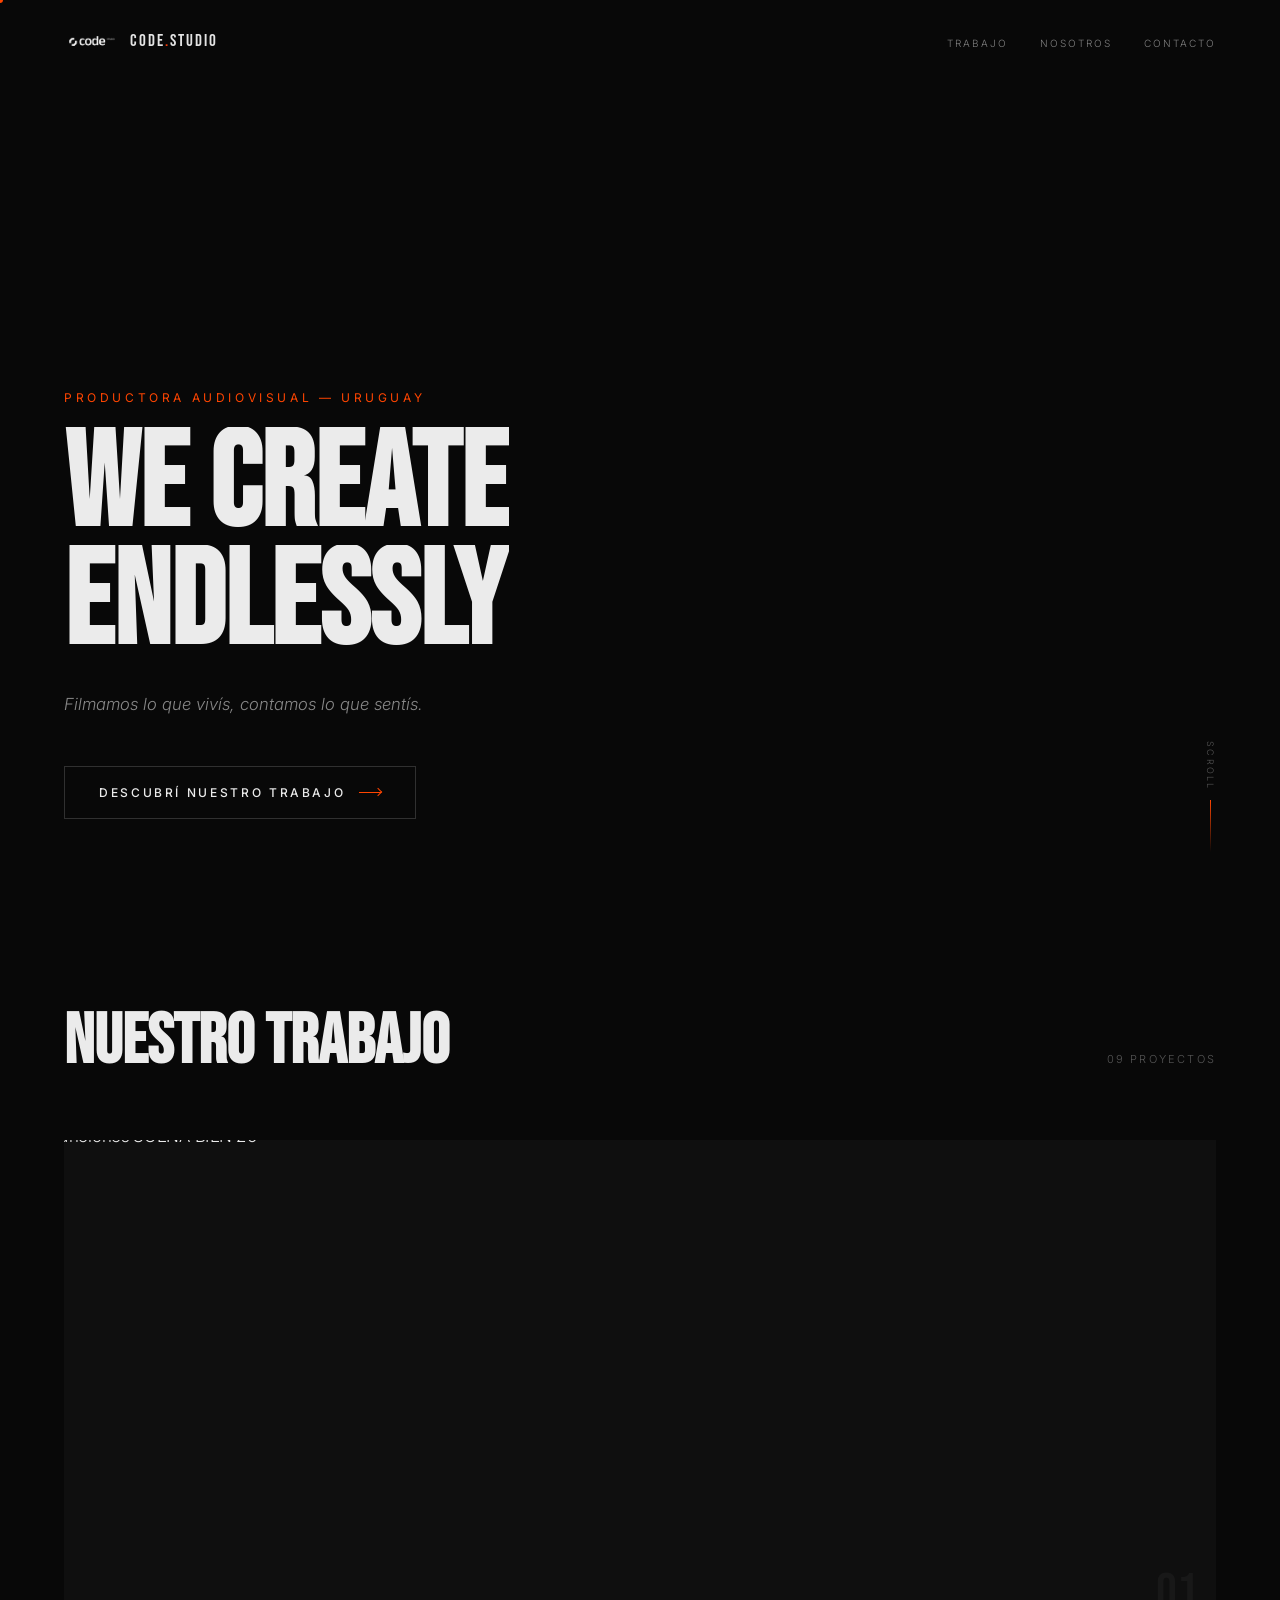
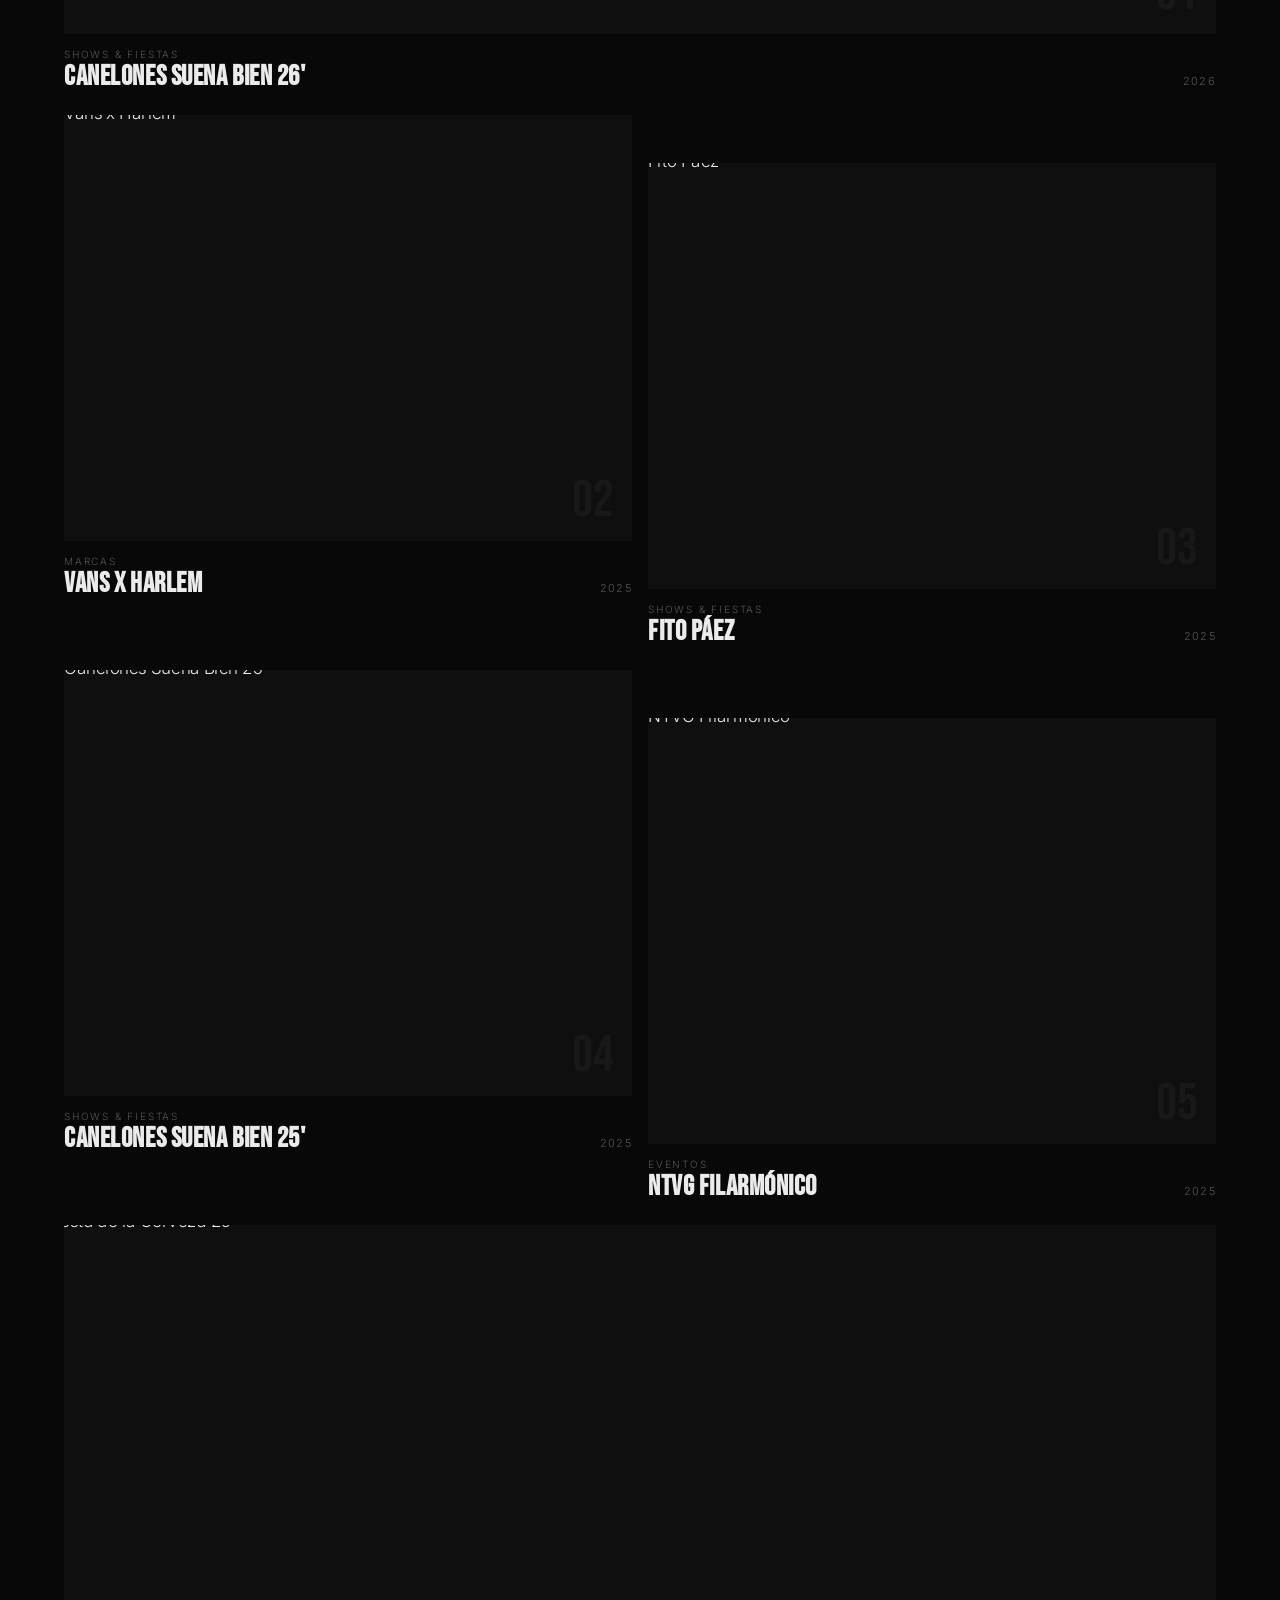
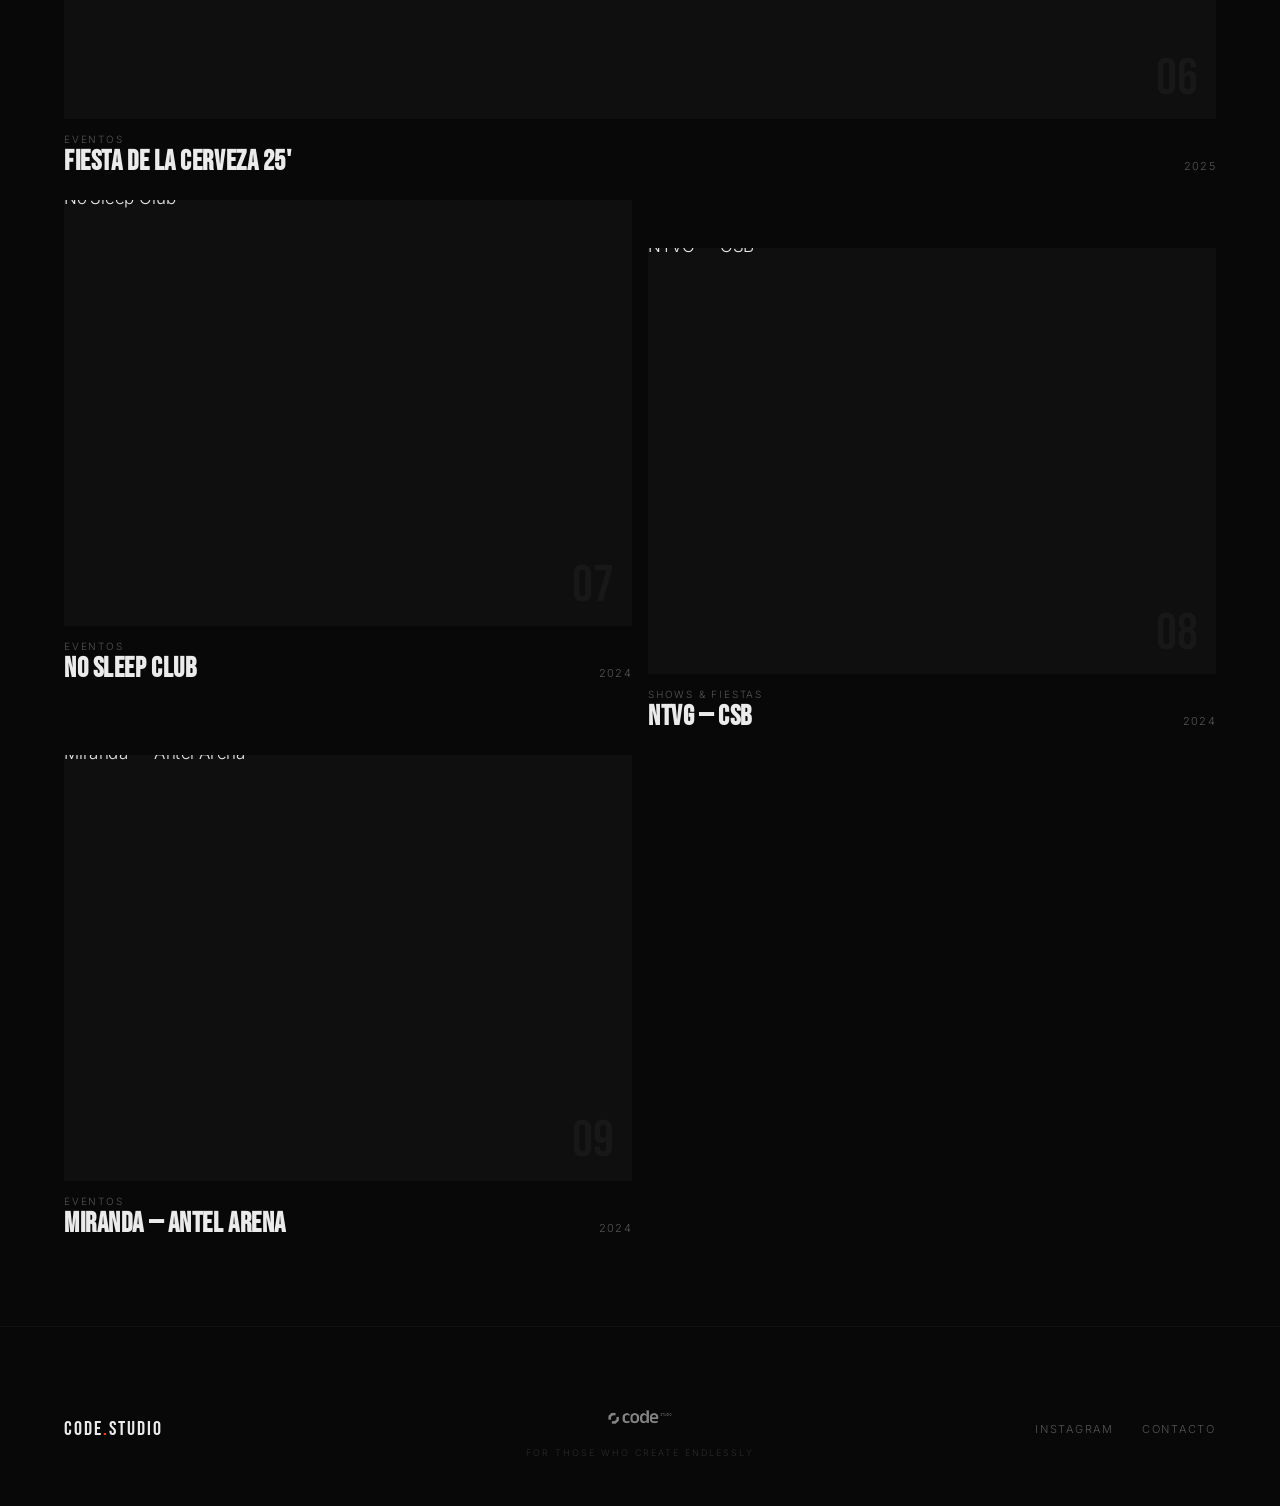
==== index.html @ 40a1d24e "primera version web" ====
<!DOCTYPE html>
<html lang="es">
<head>
  <meta charset="UTF-8" />
  <meta name="viewport" content="width=device-width, initial-scale=1" />
  <meta property="og:title" content="Code Studio" />
  <meta name="description" content="Productora audiovisual — Uruguay. Filmamos lo que vivís, contamos lo que sentís." />
  <link rel="icon" href="https://cdn.myportfolio.com/bb78b692-35b5-4cdf-8aba-960f4836fc6c/167bf564-14aa-4d14-949a-2da0eeec6f72_carw_1x1x32.jpg?h=77370a37030b5ba33db7c25b7fea49d6" />
  <title>Code Studio</title>
  <link rel="preconnect" href="https://fonts.googleapis.com">
  <link rel="preconnect" href="https://fonts.gstatic.com" crossorigin>
  <link href="https://fonts.googleapis.com/css2?family=Bebas+Neue&family=Inter:ital,wght@0,300;0,400;0,500;1,300&display=swap" rel="stylesheet">
  <style>
    *, *::before, *::after { box-sizing: border-box; margin: 0; padding: 0; }
    :root {
      --or: #FF4500;
      --bg: #080808;
      --tx: #ebebeb;
      --mt: #555;
    }
    html { scroll-behavior: smooth; }
    body {
      background: var(--bg); color: var(--tx);
      font-family: 'Inter', sans-serif; font-weight: 300;
      cursor: none; overflow-x: hidden;
      -webkit-font-smoothing: antialiased;
    }
    a { color: inherit; text-decoration: none; }
    img { display: block; }
    button { background: none; border: none; color: inherit; cursor: none; font-family: inherit; }

    /* ── CURSOR ─────────────────────────────────── */
    .cd { position:fixed; width:6px; height:6px; background:var(--or); border-radius:50%;
      pointer-events:none; z-index:9999; transform:translate(-50%,-50%); transition:transform .15s; }
    .cr { position:fixed; width:36px; height:36px; border:1px solid rgba(255,69,0,.4);
      border-radius:50%; pointer-events:none; z-index:9998; transform:translate(-50%,-50%);
      transition:width .3s cubic-bezier(.22,1,.36,1), height .3s cubic-bezier(.22,1,.36,1); }
    body.hov .cd { transform:translate(-50%,-50%) scale(1.8); }
    body.hov .cr { width:54px; height:54px; border-color:rgba(255,69,0,.7); }

    /* ── NAV ────────────────────────────────────── */
    .nav { position:fixed; top:0; left:0; right:0; z-index:300;
      display:flex; justify-content:space-between; align-items:center;
      padding:28px 5vw; mix-blend-mode:difference; }
    .nav-b { display:flex; align-items:center; gap:10px; }
    .nav-b img { height:26px; filter:brightness(10); }
    .nav-w { font-family:'Bebas Neue',sans-serif; font-size:17px; letter-spacing:.12em; }
    .nav-w i { color:var(--or); font-style:normal; }
    .nav-l { display:flex; gap:32px; list-style:none; }
    .nav-l a { font-size:10px; letter-spacing:.2em; text-transform:uppercase; opacity:.55; transition:opacity .3s; }
    .nav-l a:hover { opacity:1; }

    /* ── HERO ───────────────────────────────────── */
    #hero { position:relative; height:100vh; min-height:600px; display:flex; align-items:flex-end; overflow:hidden; }
    .hv { position:absolute; inset:0; width:100%; height:100%; object-fit:cover; opacity:.5; }
    .hg { position:absolute; inset:0;
      background: linear-gradient(to bottom, rgba(8,8,8,.3) 0%, transparent 35%, rgba(8,8,8,.65) 72%, var(--bg) 100%),
                  linear-gradient(to right, rgba(8,8,8,.55) 0%, transparent 55%); }
    .hi { position:relative; z-index:5; padding:0 5vw 9vh; max-width:1200px; }
    .au { opacity:0; transform:translateY(22px); transition:opacity .85s, transform .85s cubic-bezier(.22,1,.36,1); }
    .au.in { opacity:1; transform:none; }
    .ac { overflow:hidden; display:block; }
    .ac span { display:block; transform:translateY(115%); transition:transform .9s cubic-bezier(.22,1,.36,1); }
    .ac span.in { transform:none; }
    .he { font-size:clamp(10px,1vw,12px); letter-spacing:.3em; text-transform:uppercase; color:var(--or); font-weight:400; margin-bottom:22px; }
    .ht { font-family:'Bebas Neue',sans-serif; font-size:clamp(64px,10.5vw,170px); line-height:.88; margin-bottom:26px; }
    .hs { font-size:clamp(14px,1.3vw,17px); color:#888; font-style:italic; line-height:1.7; margin-bottom:48px; }
    .cta { display:inline-flex; align-items:center; gap:14px; font-size:clamp(10px,.95vw,12px);
      letter-spacing:.22em; text-transform:uppercase; font-weight:500; padding:18px 34px;
      border:1px solid rgba(255,255,255,.16); position:relative; overflow:hidden; transition:border-color .35s; }
    .cta::after { content:''; position:absolute; bottom:0; left:-100%; width:100%; height:1px; background:var(--or); transition:left .5s cubic-bezier(.22,1,.36,1); }
    .cta:hover::after { left:0; }
    .cta:hover { border-color:rgba(255,69,0,.45); }
    .cta-a { width:22px; height:1px; background:var(--or); position:relative; transition:width .3s; }
    .cta-a::after { content:''; position:absolute; right:0; top:-3px; width:6px; height:6px; border-right:1px solid var(--or); border-top:1px solid var(--or); transform:rotate(45deg); }
    .cta:hover .cta-a { width:30px; }
    .si { position:absolute; right:5vw; bottom:48px; z-index:5; display:flex; flex-direction:column; align-items:center; gap:10px; }
    .si span { font-size:9px; letter-spacing:.25em; text-transform:uppercase; color:var(--mt); writing-mode:vertical-rl; }
    .sb { width:1px; height:52px; background:linear-gradient(to bottom,var(--or),transparent); animation:pls 2.4s ease-in-out infinite; }
    @keyframes pls { 0%,100%{opacity:.3;transform:scaleY(1);transform-origin:top}50%{opacity:.9;transform:scaleY(.45)} }

    /* ── CANVAS (click burst) ──────────────────── */
    #bc { position:fixed; inset:0; pointer-events:none; z-index:9990; }

    /* ── WORK ───────────────────────────────────── */
    #work { padding:100px 0 80px; }
    .wt { display:flex; justify-content:space-between; align-items:baseline; padding:0 5vw; margin-bottom:56px; }
    .wh { font-family:'Bebas Neue',sans-serif; font-size:clamp(42px,5.5vw,86px); }
    .wc { font-size:11px; letter-spacing:.2em; color:var(--mt); text-transform:uppercase; }

    .wg { display:grid; grid-template-columns:1fr 1fr; gap:16px; padding:0 5vw; }

    /* card */
    .wk { position:relative; display:block; cursor:none;
      opacity:0; transform:translateY(40px);
      transition:opacity .7s, transform .7s cubic-bezier(.22,1,.36,1); }
    .wk.in { opacity:1; transform:none; }
    .wk.wide { grid-column:1/-1; }
    .wk.stg { margin-top:48px; }

    .wm { position:relative; overflow:hidden; background:#0f0f0f; }
    .wk.wide .wm { aspect-ratio:21/9; }
    .wk:not(.wide) .wm { aspect-ratio:4/3; }
    .wi { width:100%; height:100%; object-fit:cover; transform:scale(1.06); transition:transform .75s cubic-bezier(.22,1,.36,1); }
    .wk:hover .wi { transform:scale(1); }
    .wo { position:absolute; inset:0; background:linear-gradient(to top,rgba(0,0,0,.5) 0%,transparent 55%); opacity:0; transition:opacity .4s; z-index:2; }
    .wk:hover .wo { opacity:1; }
    .wx { position:absolute; bottom:14px; right:18px; font-family:'Bebas Neue',sans-serif; font-size:52px; line-height:1; color:rgba(255,255,255,.04); z-index:1; transition:color .4s; }
    .wk:hover .wx { color:rgba(255,69,0,.12); }
    .wa { position:absolute; bottom:0; left:0; width:0; height:2px; background:var(--or); z-index:3; transition:width .55s cubic-bezier(.22,1,.36,1); }
    .wk:hover .wa { width:100%; }
    .wf { padding:14px 0 8px; display:flex; justify-content:space-between; align-items:flex-end; transition:transform .4s cubic-bezier(.22,1,.36,1); }
    .wk:hover .wf { transform:translateY(-3px); }
    .wfc { font-size:10px; letter-spacing:.18em; text-transform:uppercase; color:var(--mt); margin-bottom:3px; transition:color .3s; }
    .wk:hover .wfc { color:var(--or); }
    .wfn { font-family:'Bebas Neue',sans-serif; font-size:clamp(20px,2.2vw,32px); line-height:1; letter-spacing:.02em; }
    .wfy { font-size:11px; color:var(--mt); letter-spacing:.12em; padding-bottom:3px; }
    .wk:nth-child(even):not(.wide) { transition-delay:.08s; }

    /* click hint on cards */
    .wk .wm::after {
      content:'Ver'; position:absolute; top:50%; left:50%;
      transform:translate(-50%,-50%) scale(.85); opacity:0;
      font-size:11px; letter-spacing:.22em; text-transform:uppercase;
      color:var(--or); border:1px solid var(--or); border-radius:50%;
      width:72px; height:72px; display:flex; align-items:center; justify-content:center;
      z-index:4; transition:opacity .35s, transform .35s cubic-bezier(.22,1,.36,1);
      backdrop-filter:blur(6px); background:rgba(8,8,8,.45);
    }
    .wk:hover .wm::after { opacity:1; transform:translate(-50%,-50%) scale(1); }

    /* ── VIEWER ─────────────────────────────────── */
    #vw { position:fixed; inset:0; z-index:500; display:flex; flex-direction:column;
      align-items:center; justify-content:center;
      opacity:0; pointer-events:none; transition:opacity .35s; }
    #vw.open { opacity:1; pointer-events:all; }
    .vbg { position:absolute; inset:0; background:rgba(6,6,6,.94); backdrop-filter:blur(20px); }
    .vwr { position:relative; z-index:2; width:82vw; max-width:1100px; }
    .vim { width:100%; aspect-ratio:16/10; object-fit:cover; display:block;
      clip-path:inset(12% 8%); transform:scale(.9);
      transition:clip-path .65s cubic-bezier(.22,1,.36,1), transform .65s cubic-bezier(.22,1,.36,1); }
    #vw.open .vim { clip-path:inset(0); transform:scale(1); }
    #vw.closing .vim { clip-path:inset(12% 8%); transform:scale(.9); }
    .vif { display:flex; justify-content:space-between; align-items:flex-end; padding:20px 0 0;
      opacity:0; transform:translateY(16px);
      transition:opacity .45s .18s, transform .45s .18s cubic-bezier(.22,1,.36,1); }
    #vw.open .vif { opacity:1; transform:none; }
    #vw.closing .vif { opacity:0; transform:translateY(16px); transition-delay:0s; }
    .vic { font-size:10px; letter-spacing:.2em; text-transform:uppercase; color:var(--or); margin-bottom:4px; }
    .vin { font-family:'Bebas Neue',sans-serif; font-size:clamp(28px,3.5vw,52px); line-height:1; }
    .vil { display:inline-flex; align-items:center; gap:8px; font-size:11px; letter-spacing:.18em;
      text-transform:uppercase; color:var(--or); margin-top:12px; padding:10px 0;
      border-bottom:1px solid rgba(255,69,0,.3); transition:border-color .3s; }
    .vil:hover { border-color:var(--or); }
    .vil span { transition:transform .3s; display:inline-block; }
    .vil:hover span { transform:translateX(4px); }

    /* viewer nav */
    .vnv { position:absolute; bottom:5vh; left:50%; transform:translateX(-50%); z-index:3;
      display:flex; align-items:center; gap:28px;
      opacity:0; transition:opacity .4s .25s; }
    #vw.open .vnv { opacity:1; }
    #vw.closing .vnv { opacity:0; transition-delay:0s; }
    .vnv button { font-size:18px; width:44px; height:44px; border:1px solid rgba(255,255,255,.12);
      border-radius:50%; display:flex; align-items:center; justify-content:center;
      transition:border-color .3s, background .3s; letter-spacing:0; }
    .vnv button:hover { border-color:var(--or); background:rgba(255,69,0,.08); }
    .vct { font-family:'Bebas Neue',sans-serif; font-size:16px; letter-spacing:.15em; color:var(--mt); min-width:70px; text-align:center; }
    .vcl { position:absolute; top:4vh; right:5vw; z-index:3; font-size:22px; width:44px; height:44px;
      border:1px solid rgba(255,255,255,.1); border-radius:50%;
      display:flex; align-items:center; justify-content:center;
      opacity:0; transition:opacity .3s .2s, border-color .3s, background .3s; }
    #vw.open .vcl { opacity:1; }
    .vcl:hover { border-color:var(--or); background:rgba(255,69,0,.08); }

    /* ── FOOTER ─────────────────────────────────── */
    footer { padding:72px 5vw 48px; border-top:1px solid rgba(255,255,255,.04);
      display:grid; grid-template-columns:1fr auto 1fr; align-items:center; gap:20px; }
    .fl { font-family:'Bebas Neue',sans-serif; font-size:20px; letter-spacing:.1em; }
    .fl i { color:var(--or); font-style:normal; }
    .fc { display:flex; flex-direction:column; align-items:center; gap:12px; }
    .fc img { height:36px; filter:brightness(0) invert(1); opacity:.5; }
    .fc span { font-size:9px; letter-spacing:.22em; color:#2a2a2a; text-transform:uppercase; }
    .fr { display:flex; justify-content:flex-end; gap:28px; }
    .fr a { font-size:11px; letter-spacing:.16em; text-transform:uppercase; color:var(--mt); transition:color .3s; }
    .fr a:hover { color:var(--tx); }

    @media(max-width:820px){
      .nav-l{display:none}
      .wg{grid-template-columns:1fr}
      .wk.wide .wm{aspect-ratio:16/10}
      .wk.stg{margin-top:0}
      footer{grid-template-columns:1fr;text-align:center;gap:28px}
      .fr{justify-content:center}
      body{cursor:auto} .cd,.cr{display:none}
      .vwr{width:94vw}
    }
  </style>
</head>
<body>

<div class="cd" id="cD"></div>
<div class="cr" id="cR"></div>
<canvas id="bc"></canvas>

<!-- NAV -->
<nav class="nav">
  <a href="#" class="nav-b">
    <img src="logo.png" alt="Code Studio" />
    <span class="nav-w">Code<i>.</i>Studio</span>
  </a>
  <ul class="nav-l">
    <li><a href="#work">Trabajo</a></li>
    <li><a href="https://codestudio.com.uy" target="_blank">Nosotros</a></li>
    <li><a href="mailto:hola@codestudio.com.uy">Contacto</a></li>
  </ul>
</nav>

<!-- HERO -->
<section id="hero">
  <video class="hv" autoplay loop muted playsinline>
    <source src="logo-animation.mp4" type="video/mp4" />
  </video>
  <div class="hg"></div>
  <div class="hi">
    <p class="he au" data-d="0">Productora audiovisual — Uruguay</p>
    <h1 class="ht">
      <span class="ac"><span data-d="80">We Create</span></span>
      <span class="ac"><span data-d="180">Endlessly</span></span>
    </h1>
    <p class="hs au" data-d="300">Filmamos lo que vivís, contamos lo que sentís.</p>
    <a href="#work" class="cta au" data-d="420" id="cta">
      Descubrí nuestro trabajo
      <span class="cta-a"></span>
    </a>
  </div>
  <div class="si"><span>Scroll</span><div class="sb"></div></div>
</section>

<!-- WORK -->
<section id="work">
  <div class="wt">
    <h2 class="wh au" data-d="0">Nuestro trabajo</h2>
    <span class="wc au" data-d="80">09 proyectos</span>
  </div>

  <div class="wg">

    <div class="wk wide" data-i="0">
      <div class="wm">
        <img class="wi" src="https://cdn.myportfolio.com/bb78b692-35b5-4cdf-8aba-960f4836fc6c/1e6afc41-9735-4396-ba9e-1c4a641ffe63_rwc_484x0x2879x2160x1920.jpg?h=b18238452bb572109f3ac01208bfb442" alt="Canelones SUENA BIEN 26'" loading="eager" draggable="false" />
        <div class="wo"></div><span class="wx">01</span><div class="wa"></div>
      </div>
      <div class="wf">
        <div><div class="wfc">Shows & Fiestas</div><h3 class="wfn">Canelones SUENA BIEN 26'</h3></div>
        <span class="wfy">2026</span>
      </div>
    </div>

    <div class="wk" data-i="1">
      <div class="wm">
        <img class="wi" src="https://cdn.myportfolio.com/bb78b692-35b5-4cdf-8aba-960f4836fc6c/96711a91-ccc3-47ba-b705-00ec9c13007c_rwc_0x690x2000x1500x1920.JPEG?h=5feffcbca4311c0ce67bed337f6fd491" alt="Vans x Harlem" loading="lazy" draggable="false" />
        <div class="wo"></div><span class="wx">02</span><div class="wa"></div>
      </div>
      <div class="wf">
        <div><div class="wfc">Marcas</div><h3 class="wfn">Vans x Harlem</h3></div>
        <span class="wfy">2025</span>
      </div>
    </div>

    <div class="wk stg" data-i="2">
      <div class="wm">
        <img class="wi" src="https://cdn.myportfolio.com/bb78b692-35b5-4cdf-8aba-960f4836fc6c/34fe84a1-9c07-4c98-ad4d-d638d29bfdbd_carw_4x3x1920.jpg?h=972c169a814f1f5539c99c1b7b3529da" alt="Fito Páez" loading="lazy" draggable="false" />
        <div class="wo"></div><span class="wx">03</span><div class="wa"></div>
      </div>
      <div class="wf">
        <div><div class="wfc">Shows & Fiestas</div><h3 class="wfn">Fito Páez</h3></div>
        <span class="wfy">2025</span>
      </div>
    </div>

    <div class="wk" data-i="3">
      <div class="wm">
        <img class="wi" src="https://cdn.myportfolio.com/bb78b692-35b5-4cdf-8aba-960f4836fc6c/939cee94-ee3a-4357-b3af-898cdaf19170_carw_4x3x1920.jpg?h=65cb1cfc3f9b7157a75b07725f0e457c" alt="Canelones Suena Bien 25'" loading="lazy" draggable="false" />
        <div class="wo"></div><span class="wx">04</span><div class="wa"></div>
      </div>
      <div class="wf">
        <div><div class="wfc">Shows & Fiestas</div><h3 class="wfn">Canelones Suena Bien 25'</h3></div>
        <span class="wfy">2025</span>
      </div>
    </div>

    <div class="wk stg" data-i="4">
      <div class="wm">
        <img class="wi" src="https://cdn.myportfolio.com/bb78b692-35b5-4cdf-8aba-960f4836fc6c/e026f89d-456f-458f-8ac9-48f9089f689d_rwc_242x0x1439x1080x1920.jpg?h=baed46b267bcd8970db3783e11908552" alt="NTVG Filarmónico" loading="lazy" draggable="false" />
        <div class="wo"></div><span class="wx">05</span><div class="wa"></div>
      </div>
      <div class="wf">
        <div><div class="wfc">Eventos</div><h3 class="wfn">NTVG Filarmónico</h3></div>
        <span class="wfy">2025</span>
      </div>
    </div>

    <div class="wk wide" data-i="5">
      <div class="wm">
        <img class="wi" src="https://cdn.myportfolio.com/bb78b692-35b5-4cdf-8aba-960f4836fc6c/b8bf8685-84c8-49f6-8bb2-5eb32a62c64a_rwc_242x0x1439x1080x1920.jpg?h=f30f8ab9cd2b8421e81e872d345e6b68" alt="Fiesta de la Cerveza 25'" loading="lazy" draggable="false" />
        <div class="wo"></div><span class="wx">06</span><div class="wa"></div>
      </div>
      <div class="wf">
        <div><div class="wfc">Eventos</div><h3 class="wfn">Fiesta de la Cerveza 25'</h3></div>
        <span class="wfy">2025</span>
      </div>
    </div>

    <div class="wk" data-i="6">
      <div class="wm">
        <img class="wi" src="https://cdn.myportfolio.com/bb78b692-35b5-4cdf-8aba-960f4836fc6c/468cf258-9696-4e77-8b70-4a7706e84fe7_rwc_242x0x1439x1080x1920.jpg?h=8d15b8bcb9efbcad66a1386fada1b712" alt="No Sleep Club" loading="lazy" draggable="false" />
        <div class="wo"></div><span class="wx">07</span><div class="wa"></div>
      </div>
      <div class="wf">
        <div><div class="wfc">Eventos</div><h3 class="wfn">No Sleep Club</h3></div>
        <span class="wfy">2024</span>
      </div>
    </div>

    <div class="wk stg" data-i="7">
      <div class="wm">
        <img class="wi" src="https://cdn.myportfolio.com/bb78b692-35b5-4cdf-8aba-960f4836fc6c/d0fff9a7-0236-4e84-93db-fa61af9cd2a9_carw_4x3x1920.jpg?h=3d423fb3106f6cb4490e8dc4e7a027e1" alt="NTVG — CSB" loading="lazy" draggable="false" />
        <div class="wo"></div><span class="wx">08</span><div class="wa"></div>
      </div>
      <div class="wf">
        <div><div class="wfc">Shows & Fiestas</div><h3 class="wfn">NTVG — CSB</h3></div>
        <span class="wfy">2024</span>
      </div>
    </div>

    <div class="wk" data-i="8">
      <div class="wm">
        <img class="wi" src="https://cdn.myportfolio.com/bb78b692-35b5-4cdf-8aba-960f4836fc6c/f1696105-d6cd-4578-b02c-19049428fa25_carw_4x3x1920.jpg?h=38e5a8569682d08f1ce822e821ccdd8a" alt="Miranda — Antel Arena" loading="lazy" draggable="false" />
        <div class="wo"></div><span class="wx">09</span><div class="wa"></div>
      </div>
      <div class="wf">
        <div><div class="wfc">Eventos</div><h3 class="wfn">Miranda — Antel Arena</h3></div>
        <span class="wfy">2024</span>
      </div>
    </div>

  </div>
</section>

<!-- VIEWER -->
<div id="vw">
  <div class="vbg" id="vwBg"></div>
  <div class="vwr">
    <img class="vim" id="vImg" alt="" />
    <div class="vif">
      <div>
        <div class="vic" id="vCat"></div>
        <h2 class="vin" id="vName"></h2>
        <a class="vil" id="vLink" target="_blank">Ver proyecto <span>&rarr;</span></a>
      </div>
      <span class="wfy" id="vYr"></span>
    </div>
  </div>
  <div class="vnv">
    <button id="vPrev" aria-label="Anterior">&larr;</button>
    <span class="vct" id="vCt"></span>
    <button id="vNext" aria-label="Siguiente">&rarr;</button>
  </div>
  <button class="vcl" id="vCl" aria-label="Cerrar">&times;</button>
</div>

<!-- FOOTER -->
<footer>
  <div class="fl">Code<i>.</i>Studio</div>
  <div class="fc">
    <img src="logo.png" alt="" />
    <span>For those who create endlessly</span>
  </div>
  <nav class="fr">
    <a href="https://instagram.com" target="_blank">Instagram</a>
    <a href="mailto:hola@codestudio.com.uy">Contacto</a>
  </nav>
</footer>

<script>
(() => {
  'use strict';

  /* ── PROJECT DATA ─────────────────────────────── */
  const P = [
    { n:'Canelones SUENA BIEN 26\'', c:'Shows & Fiestas', y:'2026', h:'https://codestudio.com.uy/canelones-suena-bien-26',
      img:'https://cdn.myportfolio.com/bb78b692-35b5-4cdf-8aba-960f4836fc6c/1e6afc41-9735-4396-ba9e-1c4a641ffe63_rwc_484x0x2879x2160x1920.jpg?h=b18238452bb572109f3ac01208bfb442' },
    { n:'Vans x Harlem', c:'Marcas', y:'2025', h:'https://codestudio.com.uy/vans-x-harlem-2025',
      img:'https://cdn.myportfolio.com/bb78b692-35b5-4cdf-8aba-960f4836fc6c/96711a91-ccc3-47ba-b705-00ec9c13007c_rwc_0x690x2000x1500x1920.JPEG?h=5feffcbca4311c0ce67bed337f6fd491' },
    { n:'Fito Páez', c:'Shows & Fiestas', y:'2025', h:'https://codestudio.com.uy/gira-fito-paez',
      img:'https://cdn.myportfolio.com/bb78b692-35b5-4cdf-8aba-960f4836fc6c/34fe84a1-9c07-4c98-ad4d-d638d29bfdbd_carw_4x3x1920.jpg?h=972c169a814f1f5539c99c1b7b3529da' },
    { n:'Canelones Suena Bien 25\'', c:'Shows & Fiestas', y:'2025', h:'https://codestudio.com.uy/canelones-suena-bien-2025',
      img:'https://cdn.myportfolio.com/bb78b692-35b5-4cdf-8aba-960f4836fc6c/939cee94-ee3a-4357-b3af-898cdaf19170_carw_4x3x1920.jpg?h=65cb1cfc3f9b7157a75b07725f0e457c' },
    { n:'NTVG Filarmónico', c:'Eventos', y:'2025', h:'https://codestudio.com.uy/cro',
      img:'https://cdn.myportfolio.com/bb78b692-35b5-4cdf-8aba-960f4836fc6c/e026f89d-456f-458f-8ac9-48f9089f689d_rwc_242x0x1439x1080x1920.jpg?h=baed46b267bcd8970db3783e11908552' },
    { n:'Fiesta de la Cerveza 25\'', c:'Eventos', y:'2025', h:'https://codestudio.com.uy/fiesta-de-la-cerveza-2025',
      img:'https://cdn.myportfolio.com/bb78b692-35b5-4cdf-8aba-960f4836fc6c/b8bf8685-84c8-49f6-8bb2-5eb32a62c64a_rwc_242x0x1439x1080x1920.jpg?h=f30f8ab9cd2b8421e81e872d345e6b68' },
    { n:'No Sleep Club', c:'Eventos', y:'2024', h:'https://codestudio.com.uy/no-sleep-club',
      img:'https://cdn.myportfolio.com/bb78b692-35b5-4cdf-8aba-960f4836fc6c/468cf258-9696-4e77-8b70-4a7706e84fe7_rwc_242x0x1439x1080x1920.jpg?h=8d15b8bcb9efbcad66a1386fada1b712' },
    { n:'NTVG — CSB', c:'Shows & Fiestas', y:'2024', h:'https://codestudio.com.uy/canelones-suena-bien-2024',
      img:'https://cdn.myportfolio.com/bb78b692-35b5-4cdf-8aba-960f4836fc6c/d0fff9a7-0236-4e84-93db-fa61af9cd2a9_carw_4x3x1920.jpg?h=3d423fb3106f6cb4490e8dc4e7a027e1' },
    { n:'Miranda — Antel Arena', c:'Eventos', y:'2024', h:'https://codestudio.com.uy/miranda-antel-arena',
      img:'https://cdn.myportfolio.com/bb78b692-35b5-4cdf-8aba-960f4836fc6c/f1696105-d6cd-4578-b02c-19049428fa25_carw_4x3x1920.jpg?h=38e5a8569682d08f1ce822e821ccdd8a' },
  ];

  /* ── CURSOR ──────────────────────────────────── */
  const dot = document.getElementById('cD'), ring = document.getElementById('cR');
  let mx = -200, my = -200, rx = -200, ry = -200;
  document.addEventListener('mousemove', e => {
    mx = e.clientX; my = e.clientY;
    dot.style.left = mx+'px'; dot.style.top = my+'px';
  });
  (function spr(){
    rx += (mx-rx)*.1; ry += (my-ry)*.1;
    ring.style.left = rx+'px'; ring.style.top = ry+'px';
    requestAnimationFrame(spr);
  })();
  document.querySelectorAll('a,button,.wk').forEach(el => {
    el.addEventListener('mouseenter', () => document.body.classList.add('hov'));
    el.addEventListener('mouseleave', () => document.body.classList.remove('hov'));
  });

  /* ── HERO ENTRANCE ───────────────────────────── */
  requestAnimationFrame(() => {
    document.querySelectorAll('#hero [data-d]').forEach(el => {
      setTimeout(() => el.classList.add('in'), 150 + (+el.dataset.d));
    });
  });

  /* ── SCROLL REVEAL ───────────────────────────── */
  const io = new IntersectionObserver(es => {
    es.forEach(e => { if(e.isIntersecting){ e.target.classList.add('in'); io.unobserve(e.target); } });
  }, { threshold:.08, rootMargin:'0px 0px -30px' });
  document.querySelectorAll('.wk').forEach(el => io.observe(el));

  const ioH = new IntersectionObserver(es => {
    es.forEach(e => { if(e.isIntersecting){
      e.target.querySelectorAll('[data-d]').forEach(el => {
        setTimeout(() => el.classList.add('in'), 100 + (+el.dataset.d));
      });
      ioH.unobserve(e.target);
    }});
  }, { threshold:.3 });
  const wTop = document.querySelector('.wt'); if(wTop) ioH.observe(wTop);

  /* ── CTA BURST (subtle) ──────────────────────── */
  const bc = document.getElementById('bc');
  const bx = bc.getContext('2d');
  const bR = () => { bc.width = innerWidth; bc.height = innerHeight; };
  bR(); window.addEventListener('resize', bR);
  const sp = [];
  function drawM(x,y,s,r,a){
    if(a<.01) return;
    bx.save(); bx.globalAlpha=a; bx.strokeStyle='#FF4500';
    bx.lineWidth=Math.max(1,s*.11); bx.lineCap='square'; bx.lineJoin='miter';
    bx.translate(x,y); bx.rotate(r);
    const h=s*.42, arm=s*.27, c=s*.1;
    bx.beginPath(); bx.moveTo(arm,-h); bx.lineTo(-h+c,-h); bx.lineTo(-h,-h+c); bx.lineTo(-h,h*.1); bx.lineTo(-h+c*.6,arm*.5); bx.stroke();
    bx.beginPath(); bx.moveTo(-arm,h); bx.lineTo(h-c,h); bx.lineTo(h,h-c); bx.lineTo(h,-h*.1); bx.lineTo(h-c*.6,-arm*.5); bx.stroke();
    bx.restore();
  }
  (function aB(){
    bx.clearRect(0,0,bc.width,bc.height);
    for(let i=sp.length-1;i>=0;i--){
      const s=sp[i]; s.x+=s.vx; s.y+=s.vy; s.vx*=.96; s.vy*=.96; s.rot+=s.dr; s.life-=s.dc;
      if(s.life<=0){sp.splice(i,1);continue;}
      drawM(s.x,s.y,s.sz,s.rot,s.life*.4);
    }
    requestAnimationFrame(aB);
  })();
  document.getElementById('cta').addEventListener('click', function(){
    const r=this.getBoundingClientRect(), cx=r.left+r.width/2, cy=r.top+r.height/2;
    for(let i=0;i<7;i++){
      const a=(i/7)*Math.PI*2+Math.random()*.3;
      sp.push({x:cx,y:cy,vx:Math.cos(a)*(2+Math.random()*2.5),vy:Math.sin(a)*(2+Math.random()*2.5),
        rot:a,dr:(Math.random()-.5)*.1,sz:10+Math.random()*14,life:1,dc:.035});
    }
  });

  /* ── VIEWER ──────────────────────────────────── */
  const vw   = document.getElementById('vw');
  const vImg = document.getElementById('vImg');
  const vCat = document.getElementById('vCat');
  const vNam = document.getElementById('vName');
  const vYr  = document.getElementById('vYr');
  const vLnk = document.getElementById('vLink');
  const vCt  = document.getElementById('vCt');
  let cur = 0;

  function pad(n){ return String(n).padStart(2,'0'); }

  function setViewer(i, animate){
    cur = i;
    const p = P[i];
    vCat.textContent = p.c;
    vNam.textContent = p.n;
    vYr.textContent  = p.y;
    vLnk.href        = p.h;
    vCt.textContent   = pad(i+1) + ' / ' + pad(P.length);

    if(animate){
      // re-trigger clip animation
      vImg.style.transition = 'none';
      vImg.style.clipPath   = 'inset(12% 8%)';
      vImg.style.transform  = 'scale(.9)';
      vImg.offsetHeight;
      vImg.style.transition = '';
      vImg.style.clipPath   = '';
      vImg.style.transform  = '';
    }
    vImg.src = p.img;
  }

  function openV(i){
    setViewer(i, false);
    vw.classList.remove('closing');
    vw.classList.add('open');
    document.body.style.overflow = 'hidden';
  }

  function closeV(){
    vw.classList.add('closing');
    setTimeout(() => {
      vw.classList.remove('open','closing');
      document.body.style.overflow = '';
    }, 420);
  }

  function nextV(){ setViewer((cur+1) % P.length, true); }
  function prevV(){ setViewer((cur-1+P.length) % P.length, true); }

  // card click → open viewer
  document.querySelectorAll('.wk').forEach(card => {
    card.addEventListener('click', e => {
      e.preventDefault();
      openV(+card.dataset.i);
    });
  });

  document.getElementById('vwBg').addEventListener('click', closeV);
  document.getElementById('vCl').addEventListener('click', closeV);
  document.getElementById('vNext').addEventListener('click', nextV);
  document.getElementById('vPrev').addEventListener('click', prevV);

  // keyboard
  document.addEventListener('keydown', e => {
    if(!vw.classList.contains('open')) return;
    if(e.key==='Escape') closeV();
    if(e.key==='ArrowRight') nextV();
    if(e.key==='ArrowLeft') prevV();
  });

  // swipe on viewer
  let tx0 = 0;
  vw.addEventListener('touchstart', e => { tx0 = e.touches[0].clientX; }, {passive:true});
  vw.addEventListener('touchend', e => {
    const dx = e.changedTouches[0].clientX - tx0;
    if(Math.abs(dx) > 60){ dx < 0 ? nextV() : prevV(); }
  });

})();
</script>
</body>
</html>
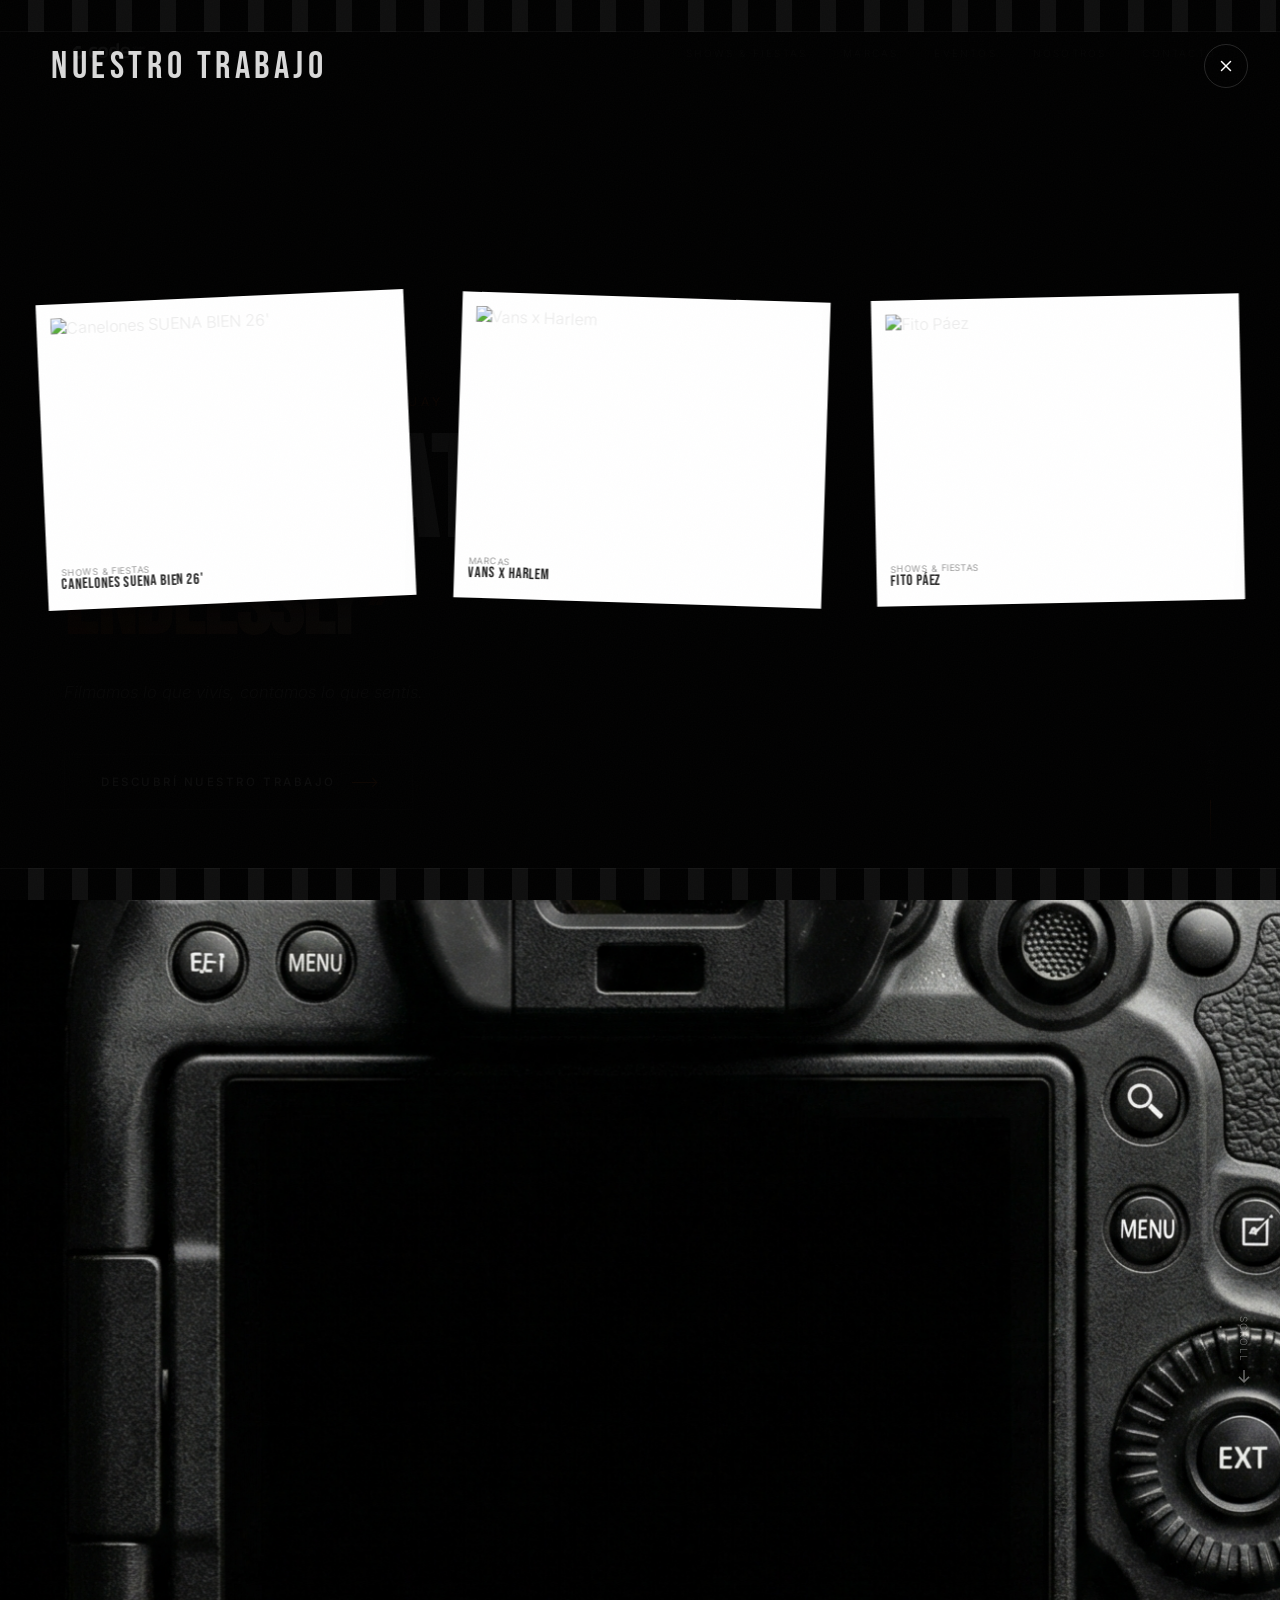
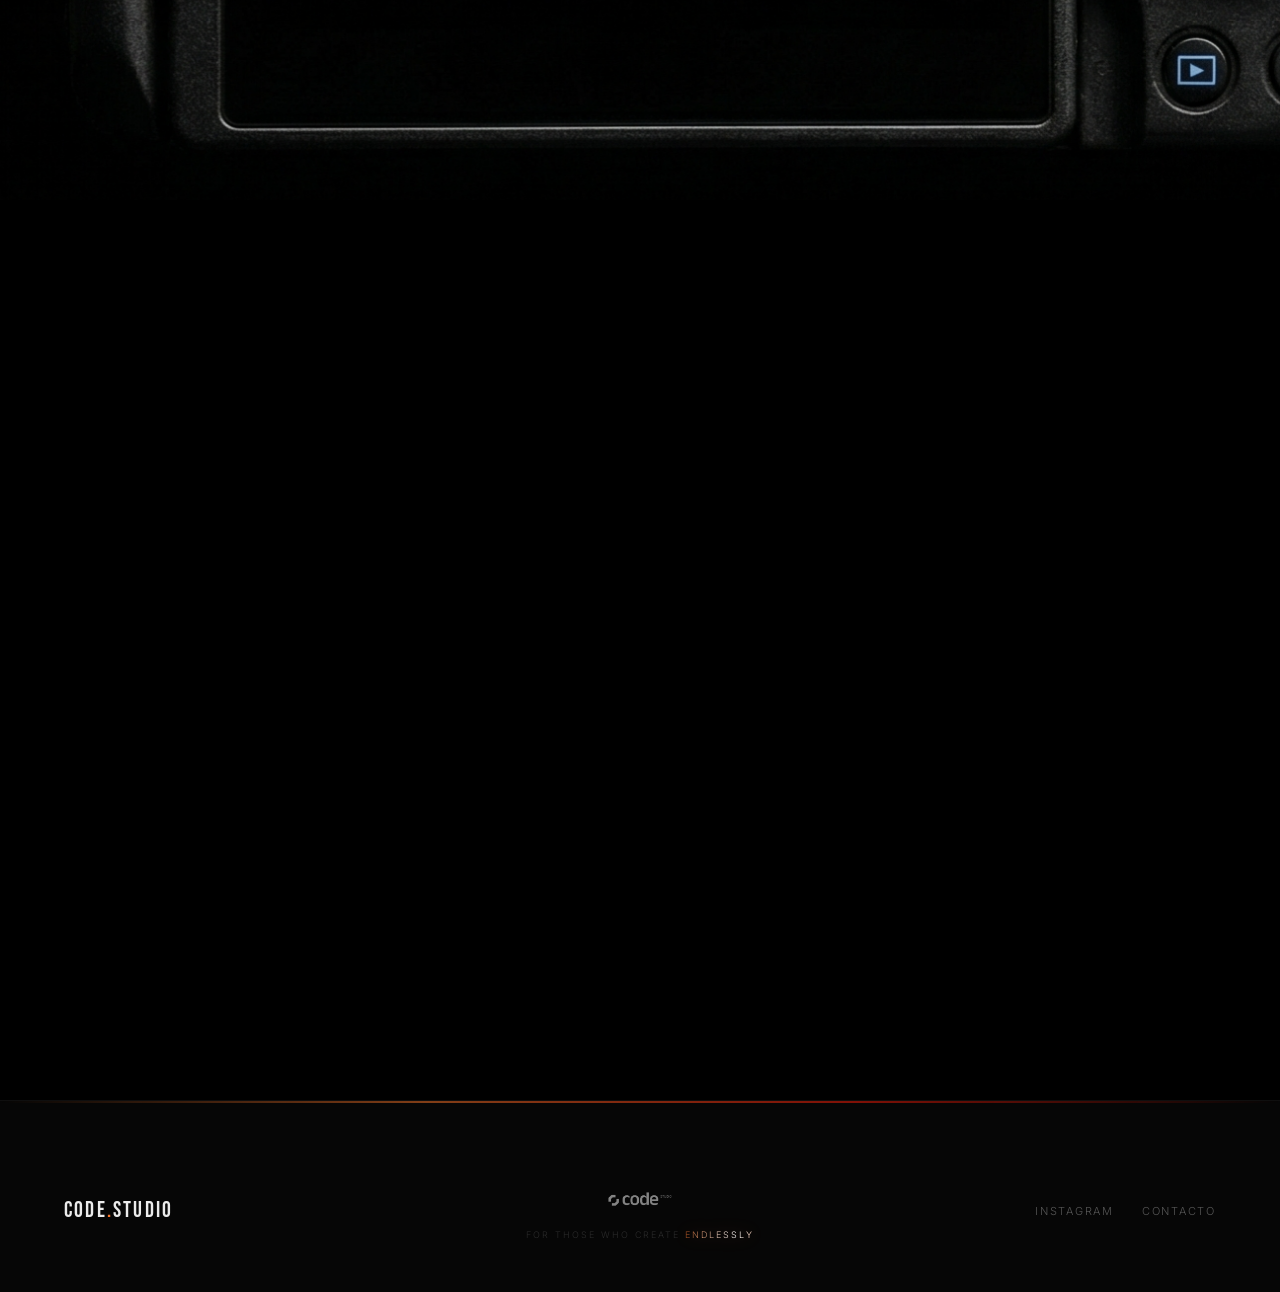
==== commit 20f1ece4: "Rediseño completo: nuevas páginas, cámara zoom scroll y galería de trabajos - Nuevas páginas: Shows " ====
--- a/index.html
+++ b/index.html
@@ -1,568 +1,1273 @@
 <!DOCTYPE html>
 <html lang="es">
 <head>
-  <meta charset="UTF-8" />
-  <meta name="viewport" content="width=device-width, initial-scale=1" />
-  <meta property="og:title" content="Code Studio" />
-  <meta name="description" content="Productora audiovisual — Uruguay. Filmamos lo que vivís, contamos lo que sentís." />
-  <link rel="icon" href="https://cdn.myportfolio.com/bb78b692-35b5-4cdf-8aba-960f4836fc6c/167bf564-14aa-4d14-949a-2da0eeec6f72_carw_1x1x32.jpg?h=77370a37030b5ba33db7c25b7fea49d6" />
+  <meta charset="UTF-8"/>
+  <meta name="viewport" content="width=device-width, initial-scale=1"/>
+  <meta property="og:title" content="Code Studio"/>
+  <meta name="description" content="Productora audiovisual — Uruguay. Filmamos lo que vivís, contamos lo que sentís."/>
+  <link rel="icon" href="https://cdn.myportfolio.com/bb78b692-35b5-4cdf-8aba-960f4836fc6c/167bf564-14aa-4d14-949a-2da0eeec6f72_carw_1x1x32.jpg?h=77370a37030b5ba33db7c25b7fea49d6"/>
   <title>Code Studio</title>
   <link rel="preconnect" href="https://fonts.googleapis.com">
   <link rel="preconnect" href="https://fonts.gstatic.com" crossorigin>
   <link href="https://fonts.googleapis.com/css2?family=Bebas+Neue&family=Inter:ital,wght@0,300;0,400;0,500;1,300&display=swap" rel="stylesheet">
   <style>
-    *, *::before, *::after { box-sizing: border-box; margin: 0; padding: 0; }
-    :root {
-      --or: #FF4500;
-      --bg: #080808;
-      --tx: #ebebeb;
-      --mt: #555;
+    *,*::before,*::after{box-sizing:border-box;margin:0;padding:0}
+    :root{
+      --milk:#FBF9F6;--light:#FD7628;--power:#FC1B07;
+      --bg:#060606;--tx:#ebebeb;--mute:#555;
     }
-    html { scroll-behavior: smooth; }
-    body {
-      background: var(--bg); color: var(--tx);
-      font-family: 'Inter', sans-serif; font-weight: 300;
-      cursor: none; overflow-x: hidden;
-      -webkit-font-smoothing: antialiased;
+    html{scroll-behavior:smooth}
+    body{background:var(--bg);color:var(--tx);font-family:'Inter',sans-serif;font-weight:300;
+      overflow-x:hidden;-webkit-font-smoothing:antialiased}
+    a{color:inherit;text-decoration:none}
+    img{display:block}
+    button{background:none;border:none;color:inherit;font-family:inherit}
+
+    /* ── FILM GRAIN ──────────────────────────────── */
+    body::after{content:'';position:fixed;inset:0;z-index:9000;pointer-events:none;opacity:.025;
+      background-image:url("data:image/svg+xml,%3Csvg viewBox='0 0 200 200' xmlns='http://www.w3.org/2000/svg'%3E%3Cfilter id='n'%3E%3CfeTurbulence type='fractalNoise' baseFrequency='0.75' numOctaves='3' stitchTiles='stitch'/%3E%3C/filter%3E%3Crect width='100%25' height='100%25' filter='url(%23n)'/%3E%3C/svg%3E");
+      background-size:200px 200px}
+
+    /* ── LOADER ───────────────────────────────────── */
+    .loader{position:fixed;inset:0;z-index:9999;background:var(--bg);
+      display:flex;align-items:center;justify-content:center;
+      transition:opacity .6s ease,visibility .6s}
+    .loader.done{opacity:0;visibility:hidden;pointer-events:none}
+    .loader-bar{width:60px;height:2px;background:rgba(255,255,255,.08);position:relative;overflow:hidden;border-radius:1px}
+    .loader-bar::after{content:'';position:absolute;inset:0;
+      background:linear-gradient(90deg,var(--light),var(--power));
+      animation:loaderSlide 1s ease-in-out infinite}
+    @keyframes loaderSlide{0%{transform:translateX(-100%)}100%{transform:translateX(200%)}}
+
+    /* ── AMBIENT GRADIENT BG ─────────────────────── */
+    .ambient{position:fixed;inset:0;z-index:0;pointer-events:none;overflow:hidden}
+    .ambient i{position:absolute;border-radius:50%;filter:blur(clamp(80px,15vw,150px));mix-blend-mode:screen}
+    .ambient i:nth-child(1){width:55vw;height:55vw;background:rgba(253,118,40,.07);top:-18%;left:-12%;animation:bf1 28s ease-in-out infinite alternate}
+    .ambient i:nth-child(2){width:42vw;height:42vw;background:rgba(252,27,7,.05);bottom:-12%;right:-8%;animation:bf2 24s ease-in-out infinite alternate}
+    .ambient i:nth-child(3){width:35vw;height:35vw;background:rgba(253,118,40,.035);top:35%;left:25%;animation:bf3 32s ease-in-out infinite alternate}
+    @keyframes bf1{0%{transform:translate(0,0) scale(1)}50%{transform:translate(14vw,8vh) scale(1.15)}100%{transform:translate(4vw,-6vh) scale(.9)}}
+    @keyframes bf2{0%{transform:translate(0,0) scale(1)}50%{transform:translate(-10vw,-6vh) scale(1.12)}100%{transform:translate(-4vw,5vh) scale(.92)}}
+    @keyframes bf3{0%{transform:translate(0,0) scale(1)}50%{transform:translate(-7vw,10vh) scale(1.08)}100%{transform:translate(8vw,-7vh) scale(1.02)}}
+
+    /* ── NAV ──────────────────────────────────────── */
+    .nav{position:fixed;top:0;left:0;right:0;z-index:300;
+      display:flex;justify-content:space-between;align-items:center;padding:30px 5vw;
+      transition:transform .45s cubic-bezier(.22,1,.36,1)}
+    .nav.hide{transform:translateY(-100%)}
+    .nav-b{display:flex;align-items:center}
+    .nav-b img{height:42px;filter:brightness(10)}
+    .nav-l{display:flex;gap:36px;list-style:none}
+    .nav-l a{font-size:10px;letter-spacing:.22em;text-transform:uppercase;opacity:.5;transition:opacity .3s;position:relative}
+    .nav-l a::after{content:'';position:absolute;bottom:-4px;left:0;width:0;height:1px;background:var(--light);transition:width .3s cubic-bezier(.22,1,.36,1)}
+    .nav-l a:hover{opacity:1}
+    .nav-l a:hover::after{width:100%}
+
+    /* ── HERO ────────────────────────────────────── */
+    #hero{position:relative;height:100vh;min-height:600px;z-index:1;display:flex;align-items:flex-end;overflow:hidden;background:#000}
+    .hv{position:absolute;inset:0;width:100%;height:100%;object-fit:cover;opacity:.4}
+    .hg{position:absolute;inset:0;
+      background:linear-gradient(180deg,rgba(6,6,6,.5) 0%,transparent 30%,transparent 50%,rgba(6,6,6,.7) 75%,#000 100%),
+                 linear-gradient(90deg,rgba(6,6,6,.6) 0%,transparent 60%)}
+
+    /* floating brackets */
+    .hero-bk{position:absolute;inset:0;z-index:2;pointer-events:none}
+    .fbk{position:absolute;opacity:.1}
+    .fbk svg{width:100%;height:100%}
+    .fbk:nth-child(1){width:48px;top:14%;right:11%;color:var(--light);animation:fk 22s ease-in-out infinite alternate}
+    .fbk:nth-child(2){width:32px;top:28%;right:26%;color:var(--power);animation:fk 18s ease-in-out -4s infinite alternate-reverse}
+    .fbk:nth-child(3){width:44px;top:52%;right:7%;color:var(--milk);animation:fk 26s ease-in-out -9s infinite alternate}
+    .fbk:nth-child(4){width:28px;top:18%;right:38%;color:var(--light);animation:fk 20s ease-in-out -13s infinite alternate-reverse}
+    .fbk:nth-child(5){width:38px;top:62%;right:22%;color:var(--power);animation:fk 24s ease-in-out -7s infinite alternate}
+    .fbk:nth-child(6){width:26px;top:38%;right:45%;color:var(--milk);animation:fk 19s ease-in-out -2s infinite alternate-reverse}
+    @keyframes fk{0%{transform:translate(0,0) rotate(0deg);opacity:.06}33%{transform:translate(12px,-18px) rotate(12deg);opacity:.15}66%{transform:translate(-8px,-10px) rotate(-8deg);opacity:.08}100%{transform:translate(6px,-22px) rotate(5deg);opacity:.12}}
+
+    .hi{position:relative;z-index:5;padding:0 5vw 10vh;max-width:1200px}
+    .rv{overflow:hidden;display:block}
+    .rv>span{display:block;transform:translateY(115%);opacity:0;
+      transition:transform .8s cubic-bezier(.22,1,.36,1),opacity .6s ease}
+    .rv>span.in{transform:none;opacity:1}
+    .rv.rv-done{overflow:visible}
+    .fu{opacity:0;transform:translateY(28px);transition:opacity .9s ease,transform .9s cubic-bezier(.22,1,.36,1)}
+    .fu.in{opacity:1;transform:none}
+    .he{font-size:clamp(10px,1vw,12px);letter-spacing:.35em;text-transform:uppercase;color:var(--light);font-weight:400;margin-bottom:24px}
+    .ht{font-family:'Bebas Neue',sans-serif;font-size:clamp(72px,11vw,180px);line-height:.88;margin-bottom:8px}
+    .ht-o{font-family:'Bebas Neue',sans-serif;font-size:clamp(48px,7vw,110px);line-height:.95;
+      margin-bottom:28px;
+      background:linear-gradient(90deg,rgba(253,118,40,.5),rgba(255,255,255,.7),rgba(253,118,40,.4));
+      background-size:200% 100%;
+      -webkit-background-clip:text;background-clip:text;color:transparent;
+      animation:endShine 5s ease infinite;
+      filter:drop-shadow(0 0 10px rgba(253,118,40,.15)) drop-shadow(0 0 30px rgba(253,118,40,.06))}
+
+    /* endlessly interactive */
+    .end-word{display:inline;cursor:grab;-webkit-user-select:none;user-select:none}
+    .end-word.active{cursor:grabbing}
+    .end-word .ew-s{display:inline}
+    .end-word .ew-s span{display:inline}
+
+    /* >> drag hint arrows */
+    .end-arrows{display:inline-block;margin-left:8px;font-size:.55em;vertical-align:middle;
+      color:var(--light);opacity:.5;letter-spacing:-.05em;cursor:grab}
+    .end-arrows.hint{animation:arrowTilt 1.5s ease-in-out 4}
+    @keyframes arrowTilt{
+      0%,100%{transform:translateX(0)}
+      30%{transform:translateX(8px)}
+      60%{transform:translateX(-3px)}
     }
-    a { color: inherit; text-decoration: none; }
-    img { display: block; }
-    button { background: none; border: none; color: inherit; cursor: none; font-family: inherit; }
-
-    /* ── CURSOR ─────────────────────────────────── */
-    .cd { position:fixed; width:6px; height:6px; background:var(--or); border-radius:50%;
-      pointer-events:none; z-index:9999; transform:translate(-50%,-50%); transition:transform .15s; }
-    .cr { position:fixed; width:36px; height:36px; border:1px solid rgba(255,69,0,.4);
-      border-radius:50%; pointer-events:none; z-index:9998; transform:translate(-50%,-50%);
-      transition:width .3s cubic-bezier(.22,1,.36,1), height .3s cubic-bezier(.22,1,.36,1); }
-    body.hov .cd { transform:translate(-50%,-50%) scale(1.8); }
-    body.hov .cr { width:54px; height:54px; border-color:rgba(255,69,0,.7); }
-
-    /* ── NAV ────────────────────────────────────── */
-    .nav { position:fixed; top:0; left:0; right:0; z-index:300;
-      display:flex; justify-content:space-between; align-items:center;
-      padding:28px 5vw; mix-blend-mode:difference; }
-    .nav-b { display:flex; align-items:center; gap:10px; }
-    .nav-b img { height:26px; filter:brightness(10); }
-    .nav-w { font-family:'Bebas Neue',sans-serif; font-size:17px; letter-spacing:.12em; }
-    .nav-w i { color:var(--or); font-style:normal; }
-    .nav-l { display:flex; gap:32px; list-style:none; }
-    .nav-l a { font-size:10px; letter-spacing:.2em; text-transform:uppercase; opacity:.55; transition:opacity .3s; }
-    .nav-l a:hover { opacity:1; }
-
-    /* ── HERO ───────────────────────────────────── */
-    #hero { position:relative; height:100vh; min-height:600px; display:flex; align-items:flex-end; overflow:hidden; }
-    .hv { position:absolute; inset:0; width:100%; height:100%; object-fit:cover; opacity:.5; }
-    .hg { position:absolute; inset:0;
-      background: linear-gradient(to bottom, rgba(8,8,8,.3) 0%, transparent 35%, rgba(8,8,8,.65) 72%, var(--bg) 100%),
-                  linear-gradient(to right, rgba(8,8,8,.55) 0%, transparent 55%); }
-    .hi { position:relative; z-index:5; padding:0 5vw 9vh; max-width:1200px; }
-    .au { opacity:0; transform:translateY(22px); transition:opacity .85s, transform .85s cubic-bezier(.22,1,.36,1); }
-    .au.in { opacity:1; transform:none; }
-    .ac { overflow:hidden; display:block; }
-    .ac span { display:block; transform:translateY(115%); transition:transform .9s cubic-bezier(.22,1,.36,1); }
-    .ac span.in { transform:none; }
-    .he { font-size:clamp(10px,1vw,12px); letter-spacing:.3em; text-transform:uppercase; color:var(--or); font-weight:400; margin-bottom:22px; }
-    .ht { font-family:'Bebas Neue',sans-serif; font-size:clamp(64px,10.5vw,170px); line-height:.88; margin-bottom:26px; }
-    .hs { font-size:clamp(14px,1.3vw,17px); color:#888; font-style:italic; line-height:1.7; margin-bottom:48px; }
-    .cta { display:inline-flex; align-items:center; gap:14px; font-size:clamp(10px,.95vw,12px);
-      letter-spacing:.22em; text-transform:uppercase; font-weight:500; padding:18px 34px;
-      border:1px solid rgba(255,255,255,.16); position:relative; overflow:hidden; transition:border-color .35s; }
-    .cta::after { content:''; position:absolute; bottom:0; left:-100%; width:100%; height:1px; background:var(--or); transition:left .5s cubic-bezier(.22,1,.36,1); }
-    .cta:hover::after { left:0; }
-    .cta:hover { border-color:rgba(255,69,0,.45); }
-    .cta-a { width:22px; height:1px; background:var(--or); position:relative; transition:width .3s; }
-    .cta-a::after { content:''; position:absolute; right:0; top:-3px; width:6px; height:6px; border-right:1px solid var(--or); border-top:1px solid var(--or); transform:rotate(45deg); }
-    .cta:hover .cta-a { width:30px; }
-    .si { position:absolute; right:5vw; bottom:48px; z-index:5; display:flex; flex-direction:column; align-items:center; gap:10px; }
-    .si span { font-size:9px; letter-spacing:.25em; text-transform:uppercase; color:var(--mt); writing-mode:vertical-rl; }
-    .sb { width:1px; height:52px; background:linear-gradient(to bottom,var(--or),transparent); animation:pls 2.4s ease-in-out infinite; }
-    @keyframes pls { 0%,100%{opacity:.3;transform:scaleY(1);transform-origin:top}50%{opacity:.9;transform:scaleY(.45)} }
-
-    /* ── CANVAS (click burst) ──────────────────── */
-    #bc { position:fixed; inset:0; pointer-events:none; z-index:9990; }
-
-    /* ── WORK ───────────────────────────────────── */
-    #work { padding:100px 0 80px; }
-    .wt { display:flex; justify-content:space-between; align-items:baseline; padding:0 5vw; margin-bottom:56px; }
-    .wh { font-family:'Bebas Neue',sans-serif; font-size:clamp(42px,5.5vw,86px); }
-    .wc { font-size:11px; letter-spacing:.2em; color:var(--mt); text-transform:uppercase; }
-
-    .wg { display:grid; grid-template-columns:1fr 1fr; gap:16px; padding:0 5vw; }
-
-    /* card */
-    .wk { position:relative; display:block; cursor:none;
-      opacity:0; transform:translateY(40px);
-      transition:opacity .7s, transform .7s cubic-bezier(.22,1,.36,1); }
-    .wk.in { opacity:1; transform:none; }
-    .wk.wide { grid-column:1/-1; }
-    .wk.stg { margin-top:48px; }
-
-    .wm { position:relative; overflow:hidden; background:#0f0f0f; }
-    .wk.wide .wm { aspect-ratio:21/9; }
-    .wk:not(.wide) .wm { aspect-ratio:4/3; }
-    .wi { width:100%; height:100%; object-fit:cover; transform:scale(1.06); transition:transform .75s cubic-bezier(.22,1,.36,1); }
-    .wk:hover .wi { transform:scale(1); }
-    .wo { position:absolute; inset:0; background:linear-gradient(to top,rgba(0,0,0,.5) 0%,transparent 55%); opacity:0; transition:opacity .4s; z-index:2; }
-    .wk:hover .wo { opacity:1; }
-    .wx { position:absolute; bottom:14px; right:18px; font-family:'Bebas Neue',sans-serif; font-size:52px; line-height:1; color:rgba(255,255,255,.04); z-index:1; transition:color .4s; }
-    .wk:hover .wx { color:rgba(255,69,0,.12); }
-    .wa { position:absolute; bottom:0; left:0; width:0; height:2px; background:var(--or); z-index:3; transition:width .55s cubic-bezier(.22,1,.36,1); }
-    .wk:hover .wa { width:100%; }
-    .wf { padding:14px 0 8px; display:flex; justify-content:space-between; align-items:flex-end; transition:transform .4s cubic-bezier(.22,1,.36,1); }
-    .wk:hover .wf { transform:translateY(-3px); }
-    .wfc { font-size:10px; letter-spacing:.18em; text-transform:uppercase; color:var(--mt); margin-bottom:3px; transition:color .3s; }
-    .wk:hover .wfc { color:var(--or); }
-    .wfn { font-family:'Bebas Neue',sans-serif; font-size:clamp(20px,2.2vw,32px); line-height:1; letter-spacing:.02em; }
-    .wfy { font-size:11px; color:var(--mt); letter-spacing:.12em; padding-bottom:3px; }
-    .wk:nth-child(even):not(.wide) { transition-delay:.08s; }
-
-    /* click hint on cards */
-    .wk .wm::after {
-      content:'Ver'; position:absolute; top:50%; left:50%;
-      transform:translate(-50%,-50%) scale(.85); opacity:0;
-      font-size:11px; letter-spacing:.22em; text-transform:uppercase;
-      color:var(--or); border:1px solid var(--or); border-radius:50%;
-      width:72px; height:72px; display:flex; align-items:center; justify-content:center;
-      z-index:4; transition:opacity .35s, transform .35s cubic-bezier(.22,1,.36,1);
-      backdrop-filter:blur(6px); background:rgba(8,8,8,.45);
+    @keyframes endShine{0%{background-position:200% 50%}100%{background-position:-200% 50%}}
+    .hs{font-size:clamp(14px,1.3vw,17px);color:#888;font-style:italic;line-height:1.7;margin-bottom:48px}
+    .cta{display:inline-flex;align-items:center;gap:16px;font-size:clamp(10px,.9vw,12px);
+      letter-spacing:.22em;text-transform:uppercase;font-weight:500;padding:20px 36px;
+      border:1px solid rgba(255,255,255,.12);position:relative;overflow:hidden;transition:border-color .4s}
+    .cta::before{content:'';position:absolute;inset:0;background:linear-gradient(135deg,rgba(253,118,40,.08),rgba(252,27,7,.04));opacity:0;transition:opacity .4s}
+    .cta:hover::before{opacity:1}
+    .cta:hover{border-color:rgba(253,118,40,.4)}
+    .cta-a{width:24px;height:1px;background:var(--light);position:relative;transition:width .3s}
+    .cta-a::after{content:'';position:absolute;right:0;top:-3px;width:7px;height:7px;border-right:1px solid var(--light);border-top:1px solid var(--light);transform:rotate(45deg)}
+    .cta:hover .cta-a{width:32px}
+    .si{position:absolute;right:5vw;bottom:48px;z-index:5;display:flex;flex-direction:column;align-items:center;gap:10px}
+    .si span{font-size:9px;letter-spacing:.25em;text-transform:uppercase;color:var(--mute);writing-mode:vertical-rl}
+    .sb{width:1px;height:52px;background:linear-gradient(to bottom,var(--light),transparent);animation:pls 2.5s ease-in-out infinite}
+    @keyframes pls{0%,100%{opacity:.3;transform:scaleY(1);transform-origin:top}50%{opacity:.9;transform:scaleY(.4)}}
+
+
+    /* ── WORK SECTION ────────────────────────────── */
+    .ws{position:relative;z-index:1}
+    .wh{padding:100px 5vw 56px;display:flex;justify-content:space-between;align-items:baseline}
+    .wht{font-family:'Bebas Neue',sans-serif;font-size:clamp(42px,5.5vw,86px)}
+    .whc{font-size:11px;letter-spacing:.2em;color:var(--mute);text-transform:uppercase}
+    .wst{position:sticky;top:0;height:100vh;display:flex;align-items:center;overflow:hidden}
+    .wtr{display:flex;gap:3vw;padding:0 8vw;will-change:transform}
+
+    /* progress */
+    .wpg{position:sticky;top:calc(100vh - 3px);height:3px;background:rgba(255,255,255,.03);z-index:10}
+    .wpg-b{height:100%;width:0%;background:linear-gradient(90deg,var(--light),var(--power));transition:width .08s linear}
+
+    /* ── CARDS ────────────────────────────────────── */
+    .cd{flex:0 0 auto;width:clamp(280px,38vw,520px)}
+    .ci{position:relative;border-radius:8px;overflow:visible;
+      transition:transform .55s cubic-bezier(.22,1,.36,1),box-shadow .5s}
+    .cd:hover .ci{box-shadow:0 0 0 1px rgba(253,118,40,.12),0 0 50px rgba(253,118,40,.1),0 24px 64px rgba(0,0,0,.5)}
+
+    /* bracket corners */
+    .cb{position:absolute;width:20px;height:20px;z-index:5;opacity:0;transition:opacity .4s,transform .5s cubic-bezier(.22,1,.36,1)}
+    .cb svg{width:100%;height:100%;stroke:var(--light);stroke-width:2.5;fill:none;stroke-linecap:round}
+    .cb.tl{top:14px;left:14px}
+    .cb.tr{top:14px;right:14px;transform:rotate(90deg)}
+    .cb.br{bottom:14px;right:14px;transform:rotate(180deg)}
+    .cb.bl{bottom:14px;left:14px;transform:rotate(270deg)}
+    .cd:hover .cb{opacity:.7}
+    .cd:hover .cb.tl{transform:translate(3px,3px)}
+    .cd:hover .cb.tr{transform:rotate(90deg) translate(3px,3px)}
+    .cd:hover .cb.br{transform:rotate(180deg) translate(3px,3px)}
+    .cd:hover .cb.bl{transform:rotate(270deg) translate(3px,3px)}
+
+    .cm{position:relative;aspect-ratio:3/4;overflow:hidden;border-radius:8px 8px 0 0}
+    .cimg{width:100%;height:100%;object-fit:cover;transition:transform .6s cubic-bezier(.22,1,.36,1)}
+    .cd:hover .cimg{transform:scale(1.06)}
+    .cov{position:absolute;inset:0;background:linear-gradient(to top,rgba(6,6,6,.8) 0%,rgba(6,6,6,.25) 35%,transparent 60%);opacity:0;transition:opacity .4s}
+    .cd:hover .cov{opacity:1}
+    .cnum{position:absolute;top:16px;right:18px;font-family:'Bebas Neue',sans-serif;font-size:clamp(44px,3.8vw,68px);
+      color:transparent;-webkit-text-stroke:1px rgba(255,255,255,.07);z-index:3;line-height:1}
+    .cvw{position:absolute;top:50%;left:50%;transform:translate(-50%,-50%) scale(.7);opacity:0;
+      width:72px;height:72px;border-radius:50%;border:1px solid rgba(253,118,40,.45);
+      display:flex;align-items:center;justify-content:center;
+      font-size:9px;letter-spacing:.2em;text-transform:uppercase;color:var(--milk);
+      backdrop-filter:blur(8px);background:rgba(0,0,0,.2);z-index:6;
+      transition:opacity .3s,transform .4s cubic-bezier(.22,1,.36,1)}
+    .cd:hover .cvw{opacity:1;transform:translate(-50%,-50%) scale(1)}
+
+    .cinf{padding:14px 16px;display:flex;justify-content:space-between;align-items:flex-end;
+      background:#0a0a0a;border-radius:0 0 8px 8px;border-top:1px solid rgba(253,118,40,.06)}
+    .ccat{font-size:9px;letter-spacing:.18em;text-transform:uppercase;color:var(--light);opacity:.65;margin-bottom:3px}
+    .cnm{font-family:'Bebas Neue',sans-serif;font-size:clamp(16px,1.5vw,22px);line-height:1.1;letter-spacing:.03em}
+    .cyr{font-size:10px;color:var(--mute);font-style:italic}
+
+    /* ── VIEWER ───────────────────────────────────── */
+    #vw{position:fixed;inset:0;z-index:500;display:flex;flex-direction:column;align-items:center;justify-content:center;
+      clip-path:circle(0% at 50% 50%);transition:clip-path .7s cubic-bezier(.22,1,.36,1)}
+    #vw.open{clip-path:circle(150% at var(--cx,50%) var(--cy,50%))}
+    #vw.closing{clip-path:circle(0% at var(--cx,50%) var(--cy,50%));transition:clip-path .5s cubic-bezier(.7,0,.84,0)}
+    .vbg{position:absolute;inset:0;background:rgba(6,6,6,.96);backdrop-filter:blur(24px)}
+    .vwr{position:relative;z-index:2;width:82vw;max-width:1100px}
+    .vim{width:100%;aspect-ratio:16/10;object-fit:cover;display:block;border-radius:4px;
+      transform:scale(.92);opacity:0;transition:transform .7s cubic-bezier(.22,1,.36,1) .1s,opacity .5s ease .1s}
+    #vw.open .vim{transform:scale(1);opacity:1}
+    #vw.closing .vim{transform:scale(.92);opacity:0;transition-delay:0s}
+    .vif{display:flex;justify-content:space-between;align-items:flex-end;padding:24px 0 0;
+      opacity:0;transform:translateY(20px);transition:opacity .5s ease .25s,transform .5s cubic-bezier(.22,1,.36,1) .25s}
+    #vw.open .vif{opacity:1;transform:none}
+    #vw.closing .vif{opacity:0;transform:translateY(20px);transition-delay:0s}
+    .vic{font-size:10px;letter-spacing:.22em;text-transform:uppercase;color:var(--light);margin-bottom:6px}
+    .vin{font-family:'Bebas Neue',sans-serif;font-size:clamp(28px,3.5vw,52px);line-height:1}
+    .vil{display:inline-flex;align-items:center;gap:8px;font-size:11px;letter-spacing:.18em;
+      text-transform:uppercase;color:var(--light);margin-top:14px;padding:10px 0;
+      border-bottom:1px solid rgba(253,118,40,.3);transition:border-color .3s}
+    .vil:hover{border-color:var(--light)}
+    .vil span{display:inline-block;transition:transform .3s}
+    .vil:hover span{transform:translateX(5px)}
+    .vnv{position:absolute;bottom:5vh;left:50%;transform:translateX(-50%);z-index:3;
+      display:flex;align-items:center;gap:28px;opacity:0;transition:opacity .4s ease .3s}
+    #vw.open .vnv{opacity:1}
+    #vw.closing .vnv{opacity:0;transition-delay:0s}
+    .vnv button{font-size:18px;width:48px;height:48px;border:1px solid rgba(255,255,255,.1);border-radius:50%;
+      display:flex;align-items:center;justify-content:center;transition:border-color .3s,background .3s}
+    .vnv button:hover{border-color:var(--light);background:rgba(253,118,40,.08)}
+    .vct{font-family:'Bebas Neue',sans-serif;font-size:16px;letter-spacing:.15em;color:var(--mute);min-width:70px;text-align:center}
+    .vcl{position:absolute;top:4vh;right:5vw;z-index:3;font-size:22px;width:48px;height:48px;
+      border:1px solid rgba(255,255,255,.08);border-radius:50%;display:flex;align-items:center;justify-content:center;
+      opacity:0;transition:opacity .3s ease .25s,border-color .3s,background .3s}
+    #vw.open .vcl{opacity:1}
+    .vcl:hover{border-color:var(--light);background:rgba(253,118,40,.08)}
+
+    /* ── CAMERA SCROLL ZOOM ──────────────────────────── */
+    .cam-section{position:relative;height:200vh;z-index:1;background:#000}
+    .cam-sticky{position:sticky;top:0;height:100vh;display:flex;align-items:center;justify-content:center;overflow:hidden;background:#000}
+    .cam-hint{position:absolute;right:28px;top:50%;transform:translateY(-50%);z-index:3;
+      display:flex;flex-direction:column;align-items:center;gap:6px;opacity:.4;animation:camHintPulse 2s ease infinite}
+    .cam-hint span{font-family:'Inter',sans-serif;font-size:10px;letter-spacing:.12em;
+      color:#fff;writing-mode:vertical-rl;text-orientation:mixed}
+    .cam-hint svg{width:16px;height:16px;stroke:#fff;stroke-width:1.5;fill:none}
+    @keyframes camHintPulse{0%,100%{opacity:.4;transform:translateY(-50%)}50%{opacity:.7;transform:translateY(-46%)}}
+    .cam-img{max-width:80%;max-height:80%;object-fit:contain;will-change:transform;transform-origin:39% 53%;position:relative;z-index:2}
+    .cam-screen{position:absolute;inset:0;z-index:1;opacity:0;transition:opacity .8s ease;
+      display:flex;flex-direction:column;align-items:center;justify-content:center;gap:12px;
+      pointer-events:none}
+    .cam-screen.visible{opacity:1}
+    .cam-screen .cam-rec{font-family:'Bebas Neue',sans-serif;font-size:14px;letter-spacing:.3em;
+      color:var(--power);display:flex;align-items:center;gap:8px;animation:camBlink 1.2s ease infinite}
+    .cam-screen .cam-rec::before{content:'';width:8px;height:8px;border-radius:50%;background:var(--power)}
+    .cam-screen .cam-title{font-family:'Bebas Neue',sans-serif;font-size:clamp(28px,4vw,52px);
+      letter-spacing:.15em;color:rgba(255,255,255,.9);text-align:center}
+    .cam-screen .cam-sub{font-family:'Inter',sans-serif;font-size:12px;font-weight:300;
+      color:rgba(255,255,255,.4);letter-spacing:.08em}
+    .cam-frame{position:absolute;width:80px;height:80px;pointer-events:none}
+    .cam-frame svg{width:100%;height:100%;stroke:rgba(255,255,255,.15);stroke-width:1.5;fill:none}
+    .cam-frame.tl{top:20%;left:20%}.cam-frame.tr{top:20%;right:20%;transform:rotate(90deg)}
+    .cam-frame.br{bottom:20%;right:20%;transform:rotate(180deg)}.cam-frame.bl{bottom:20%;left:20%;transform:rotate(270deg)}
+    @keyframes camBlink{0%,100%{opacity:1}50%{opacity:.3}}
+
+    /* ── PHOTO GALLERY OVERLAY ────────────────────── */
+    .gal{position:fixed;inset:0;z-index:8000;
+      background:rgba(0,0,0,.95);
+      display:flex;align-items:center;opacity:0;pointer-events:none;
+      transition:opacity .6s ease}
+    .gal.open{opacity:1;pointer-events:auto}
+    /* film strip holes top & bottom */
+    .gal::before,.gal::after{content:'';position:absolute;left:0;right:0;height:32px;z-index:1;
+      background:repeating-linear-gradient(90deg,transparent 0,transparent 28px,rgba(255,255,255,.06) 28px,rgba(255,255,255,.06) 44px);
+      border:solid rgba(255,255,255,.04);pointer-events:none}
+    .gal::before{top:0;border-width:0 0 1px}
+    .gal::after{bottom:0;border-width:1px 0 0}
+    .gal-header{position:absolute;top:44px;left:4vw;z-index:3;
+      font-family:'Bebas Neue',sans-serif;font-size:clamp(24px,3vw,38px);
+      letter-spacing:.12em;color:rgba(255,255,255,.85)}
+    .gal-close{position:absolute;top:44px;right:32px;z-index:3;width:44px;height:44px;
+      cursor:pointer;display:flex;align-items:center;justify-content:center;
+      border:1px solid rgba(255,255,255,.15);border-radius:50%;transition:border-color .3s,transform .3s}
+    .gal-close:hover{border-color:var(--light);transform:rotate(90deg)}
+    .gal-close svg{width:18px;height:18px;stroke:#fff;stroke-width:2;stroke-linecap:round}
+    .gal-track{display:flex;align-items:center;gap:48px;padding:0 4vw;
+      height:100%;white-space:nowrap;will-change:transform}
+    .gal-card{flex:0 0 auto;transform:rotate(var(--rot,0deg));transition:transform .4s ease;position:relative}
+    .gal-card:hover{transform:rotate(0deg) scale(1.05)}
+    .gal-print{background:#fff;padding:14px 14px 52px;box-shadow:0 8px 40px rgba(0,0,0,.5),0 2px 8px rgba(0,0,0,.3);position:relative}
+    .gal-print img{display:block;width:340px;height:240px;object-fit:cover}
+    .gal-label{position:absolute;bottom:16px;left:14px;right:14px;
+      font-family:'Bebas Neue',sans-serif;font-size:15px;letter-spacing:.06em;
+      color:#222;white-space:nowrap;overflow:hidden;text-overflow:ellipsis}
+    .gal-cat{position:absolute;bottom:32px;left:14px;
+      font-family:'Inter',sans-serif;font-size:9px;font-weight:400;
+      color:#999;letter-spacing:.05em;text-transform:uppercase}
+    @media(max-width:768px){
+      .gal-print img{width:260px;height:180px}
+      .gal-print{padding:10px 10px 44px}
+      .gal-close{top:44px;right:16px}
+      .gal-track{gap:32px;padding:0 4vw}
     }
-    .wk:hover .wm::after { opacity:1; transform:translate(-50%,-50%) scale(1); }
-
-    /* ── VIEWER ─────────────────────────────────── */
-    #vw { position:fixed; inset:0; z-index:500; display:flex; flex-direction:column;
-      align-items:center; justify-content:center;
-      opacity:0; pointer-events:none; transition:opacity .35s; }
-    #vw.open { opacity:1; pointer-events:all; }
-    .vbg { position:absolute; inset:0; background:rgba(6,6,6,.94); backdrop-filter:blur(20px); }
-    .vwr { position:relative; z-index:2; width:82vw; max-width:1100px; }
-    .vim { width:100%; aspect-ratio:16/10; object-fit:cover; display:block;
-      clip-path:inset(12% 8%); transform:scale(.9);
-      transition:clip-path .65s cubic-bezier(.22,1,.36,1), transform .65s cubic-bezier(.22,1,.36,1); }
-    #vw.open .vim { clip-path:inset(0); transform:scale(1); }
-    #vw.closing .vim { clip-path:inset(12% 8%); transform:scale(.9); }
-    .vif { display:flex; justify-content:space-between; align-items:flex-end; padding:20px 0 0;
-      opacity:0; transform:translateY(16px);
-      transition:opacity .45s .18s, transform .45s .18s cubic-bezier(.22,1,.36,1); }
-    #vw.open .vif { opacity:1; transform:none; }
-    #vw.closing .vif { opacity:0; transform:translateY(16px); transition-delay:0s; }
-    .vic { font-size:10px; letter-spacing:.2em; text-transform:uppercase; color:var(--or); margin-bottom:4px; }
-    .vin { font-family:'Bebas Neue',sans-serif; font-size:clamp(28px,3.5vw,52px); line-height:1; }
-    .vil { display:inline-flex; align-items:center; gap:8px; font-size:11px; letter-spacing:.18em;
-      text-transform:uppercase; color:var(--or); margin-top:12px; padding:10px 0;
-      border-bottom:1px solid rgba(255,69,0,.3); transition:border-color .3s; }
-    .vil:hover { border-color:var(--or); }
-    .vil span { transition:transform .3s; display:inline-block; }
-    .vil:hover span { transform:translateX(4px); }
-
-    /* viewer nav */
-    .vnv { position:absolute; bottom:5vh; left:50%; transform:translateX(-50%); z-index:3;
-      display:flex; align-items:center; gap:28px;
-      opacity:0; transition:opacity .4s .25s; }
-    #vw.open .vnv { opacity:1; }
-    #vw.closing .vnv { opacity:0; transition-delay:0s; }
-    .vnv button { font-size:18px; width:44px; height:44px; border:1px solid rgba(255,255,255,.12);
-      border-radius:50%; display:flex; align-items:center; justify-content:center;
-      transition:border-color .3s, background .3s; letter-spacing:0; }
-    .vnv button:hover { border-color:var(--or); background:rgba(255,69,0,.08); }
-    .vct { font-family:'Bebas Neue',sans-serif; font-size:16px; letter-spacing:.15em; color:var(--mt); min-width:70px; text-align:center; }
-    .vcl { position:absolute; top:4vh; right:5vw; z-index:3; font-size:22px; width:44px; height:44px;
-      border:1px solid rgba(255,255,255,.1); border-radius:50%;
-      display:flex; align-items:center; justify-content:center;
-      opacity:0; transition:opacity .3s .2s, border-color .3s, background .3s; }
-    #vw.open .vcl { opacity:1; }
-    .vcl:hover { border-color:var(--or); background:rgba(255,69,0,.08); }
-
-    /* ── FOOTER ─────────────────────────────────── */
-    footer { padding:72px 5vw 48px; border-top:1px solid rgba(255,255,255,.04);
-      display:grid; grid-template-columns:1fr auto 1fr; align-items:center; gap:20px; }
-    .fl { font-family:'Bebas Neue',sans-serif; font-size:20px; letter-spacing:.1em; }
-    .fl i { color:var(--or); font-style:normal; }
-    .fc { display:flex; flex-direction:column; align-items:center; gap:12px; }
-    .fc img { height:36px; filter:brightness(0) invert(1); opacity:.5; }
-    .fc span { font-size:9px; letter-spacing:.22em; color:#2a2a2a; text-transform:uppercase; }
-    .fr { display:flex; justify-content:flex-end; gap:28px; }
-    .fr a { font-size:11px; letter-spacing:.16em; text-transform:uppercase; color:var(--mt); transition:color .3s; }
-    .fr a:hover { color:var(--tx); }
-
+
+    /* ── FOOTER ───────────────────────────────────── */
+    footer{position:relative;z-index:1;padding:80px 5vw 52px;border-top:1px solid rgba(255,255,255,.04)}
+    .fg{position:absolute;top:0;left:0;right:0;height:2px;background:linear-gradient(90deg,transparent,var(--light),var(--power),transparent);opacity:.5}
+    .fgr{display:grid;grid-template-columns:1fr auto 1fr;align-items:center;gap:20px}
+    .fl{font-family:'Bebas Neue',sans-serif;font-size:22px;letter-spacing:.1em}
+    .fl i{color:var(--light);font-style:normal}
+    .fc{display:flex;flex-direction:column;align-items:center;gap:12px}
+    .fc img{height:36px;filter:brightness(0) invert(1);opacity:.5}
+    .fc span{font-size:9px;letter-spacing:.22em;color:#2a2a2a;text-transform:uppercase}
+    .fr{display:flex;justify-content:flex-end;gap:28px}
+    .fr a{font-size:11px;letter-spacing:.16em;text-transform:uppercase;color:var(--mute);transition:color .3s}
+    .fr a:hover{color:var(--tx)}
+
+    /* ── NETWORK EXPLORER ────────────────────────── */
+    .net{position:relative;z-index:1;height:clamp(550px,88vh,920px);overflow:hidden}
+    .net-canvas{position:absolute;inset:0;z-index:0;pointer-events:none}
+    .net-svg{position:absolute;inset:0;width:100%;height:100%;z-index:1}
+    .net-line{stroke-width:1.4;vector-effect:non-scaling-stroke;stroke-dasharray:8 5;animation:nFlow 4s linear infinite}
+    @keyframes nFlow{from{stroke-dashoffset:0}to{stroke-dashoffset:-26}}
+    .net-junc{fill:rgba(253,118,40,.15)}
+    .net-bk{fill:none;stroke-linecap:round;vector-effect:non-scaling-stroke}
+    .net-node{position:absolute;z-index:3;transform:translate(-50%,-50%);
+      width:clamp(52px,5vw,72px);height:clamp(52px,5vw,72px);
+      transition:transform .55s cubic-bezier(.22,1,.36,1),z-index 0s .55s}
+    .net-node:hover{transition:transform .55s cubic-bezier(.22,1,.36,1),z-index 0s 0s}
+    .net-node img{width:100%;height:100%;object-fit:cover;border-radius:50%;display:block;
+      border:2px solid rgba(253,118,40,.12);transition:border-color .4s,box-shadow .5s}
+    .net-node:hover{transform:translate(-50%,-50%) scale(2.8);z-index:20}
+    .net-node:hover img{border-color:rgba(253,118,40,.55);
+      box-shadow:0 0 40px rgba(253,118,40,.3),0 0 80px rgba(252,27,7,.12)}
+    .net-lbl{position:absolute;top:calc(100% + 8px);left:50%;transform:translateX(-50%) translateY(4px);
+      white-space:nowrap;font-family:'Bebas Neue',sans-serif;font-size:11px;letter-spacing:.08em;
+      color:var(--milk);opacity:0;transition:opacity .3s .05s,transform .3s .05s;pointer-events:none;
+      text-shadow:0 2px 10px rgba(0,0,0,.9)}
+    .net-node:hover .net-lbl{opacity:1;transform:translateX(-50%) translateY(0)}
+    .net-dark{position:absolute;inset:0;z-index:2;pointer-events:none;
+      background:radial-gradient(circle 300px at var(--fx,-200px) var(--fy,-200px),
+        transparent 0%,
+        rgba(253,118,40,.035) 50px,
+        rgba(6,6,6,.15) 130px,
+        rgba(6,6,6,.97) 300px)}
+    .net-head{position:absolute;top:40px;left:0;right:0;text-align:center;z-index:4;
+      font-size:10px;letter-spacing:.35em;text-transform:uppercase;color:var(--light);opacity:.3;pointer-events:none}
+    .net-hint{position:absolute;bottom:32px;left:50%;transform:translateX(-50%);z-index:4;
+      font-size:9px;letter-spacing:.22em;color:var(--mute);text-transform:uppercase;
+      pointer-events:none;animation:hPulse 3s ease-in-out infinite}
+    @keyframes hPulse{0%,100%{opacity:.15}50%{opacity:.45}}
+
+    /* ── HAMBURGER MENU ────────────────────────────── */
+    .ham{display:none;flex-direction:column;gap:5px;cursor:pointer;z-index:301;padding:8px;background:none;border:none}
+    .ham span{display:block;width:22px;height:1.5px;background:var(--tx);transition:transform .3s,opacity .3s}
+    .ham.open span:nth-child(1){transform:translateY(6.5px) rotate(45deg)}
+    .ham.open span:nth-child(2){opacity:0}
+    .ham.open span:nth-child(3){transform:translateY(-6.5px) rotate(-45deg)}
+    .mob-menu{position:fixed;inset:0;z-index:299;background:rgba(6,6,6,.96);
+      display:flex;flex-direction:column;align-items:center;justify-content:center;gap:32px;
+      opacity:0;pointer-events:none;transition:opacity .35s ease}
+    .mob-menu.open{opacity:1;pointer-events:auto}
+    .mob-menu a{font-family:'Bebas Neue',sans-serif;font-size:clamp(28px,8vw,48px);
+      letter-spacing:.08em;opacity:.7;transition:opacity .3s,color .3s}
+    .mob-menu a:hover{opacity:1;color:var(--light)}
+
+    /* ── RESPONSIVE ───────────────────────────────── */
     @media(max-width:820px){
+      body{cursor:auto}
       .nav-l{display:none}
-      .wg{grid-template-columns:1fr}
-      .wk.wide .wm{aspect-ratio:16/10}
-      .wk.stg{margin-top:0}
-      footer{grid-template-columns:1fr;text-align:center;gap:28px}
+      .ham{display:flex}
+      .nav-b img{height:34px}
+      .hero-bk{display:none}
+      .ht-o{-webkit-text-stroke-width:.5px}
+      .wst{height:auto;position:relative;overflow-x:auto;overflow-y:hidden;-webkit-overflow-scrolling:touch;padding-bottom:12px}
+      .wst::-webkit-scrollbar{height:3px}
+      .wst::-webkit-scrollbar-track{background:rgba(255,255,255,.03)}
+      .wst::-webkit-scrollbar-thumb{background:var(--light);border-radius:2px}
+      .wtr{padding:0 5vw;gap:5vw}
+      .cd{width:clamp(240px,70vw,320px)}
+      .ws{height:auto!important}
+      .wpg{display:none}
+      .vwr{width:94vw}
+      .fgr{grid-template-columns:1fr;text-align:center;gap:28px}
       .fr{justify-content:center}
-      body{cursor:auto} .cd,.cr{display:none}
-      .vwr{width:94vw}
+      .net{height:clamp(450px,75vh,700px)}
+      .net-dark{background:radial-gradient(circle 140px at var(--fx,-200px) var(--fy,-200px),
+        transparent 0%,rgba(253,118,40,.03) 30px,rgba(6,6,6,.15) 70px,rgba(6,6,6,.97) 140px)}
+      .net-node{width:44px;height:44px}
+      .net-node:hover{transform:translate(-50%,-50%) scale(2.2)}
+      .net-hint{display:none}
     }
   </style>
 </head>
 <body>
 
-<div class="cd" id="cD"></div>
-<div class="cr" id="cR"></div>
-<canvas id="bc"></canvas>
+<!-- LOADER -->
+<div class="loader" id="loader"><div class="loader-bar"></div></div>
+
+<!-- AMBIENT BG -->
+<div class="ambient" aria-hidden="true"><i></i><i></i><i></i></div>
+
 
 <!-- NAV -->
-<nav class="nav">
-  <a href="#" class="nav-b">
-    <img src="logo.png" alt="Code Studio" />
-    <span class="nav-w">Code<i>.</i>Studio</span>
-  </a>
+<nav class="nav" id="nav">
+  <a href="#" class="nav-b"><img src="logo.png" alt="Code Studio"/></a>
   <ul class="nav-l">
-    <li><a href="#work">Trabajo</a></li>
-    <li><a href="https://codestudio.com.uy" target="_blank">Nosotros</a></li>
+    <li><a href="shows.html">Shows & Fiestas</a></li>
+    <li><a href="marcas.html">Marcas</a></li>
+    <li><a href="eventos.html">Eventos</a></li>
+    <li><a href="nosotros.html">Nosotros</a></li>
     <li><a href="mailto:hola@codestudio.com.uy">Contacto</a></li>
   </ul>
+  <button class="ham" id="ham" aria-label="Menú"><span></span><span></span><span></span></button>
 </nav>
+<div class="mob-menu" id="mobMenu">
+  <a href="index.html">Inicio</a>
+  <a href="shows.html">Shows & Fiestas</a>
+  <a href="marcas.html">Marcas</a>
+  <a href="eventos.html">Eventos</a>
+  <a href="nosotros.html">Nosotros</a>
+  <a href="mailto:hola@codestudio.com.uy">Contacto</a>
+</div>
 
 <!-- HERO -->
 <section id="hero">
-  <video class="hv" autoplay loop muted playsinline>
-    <source src="logo-animation.mp4" type="video/mp4" />
-  </video>
-  <div class="hg"></div>
-  <div class="hi">
-    <p class="he au" data-d="0">Productora audiovisual — Uruguay</p>
-    <h1 class="ht">
-      <span class="ac"><span data-d="80">We Create</span></span>
-      <span class="ac"><span data-d="180">Endlessly</span></span>
-    </h1>
-    <p class="hs au" data-d="300">Filmamos lo que vivís, contamos lo que sentís.</p>
-    <a href="#work" class="cta au" data-d="420" id="cta">
-      Descubrí nuestro trabajo
-      <span class="cta-a"></span>
-    </a>
-  </div>
-  <div class="si"><span>Scroll</span><div class="sb"></div></div>
+    <video class="hv" autoplay loop muted playsinline><source src="logoanimation.mp4" type="video/mp4"/></video>
+    <div class="hg"></div>
+    <div class="hero-bk" aria-hidden="true">
+      <div class="fbk"><svg viewBox="0 0 40 40"><path d="M4 36 L4 12 C4 7.6 7.6 4 12 4 L36 4" fill="none" stroke="currentColor" stroke-width="2.5" stroke-linecap="round"/></svg></div>
+      <div class="fbk"><svg viewBox="0 0 40 40" style="transform:rotate(90deg)"><path d="M4 36 L4 12 C4 7.6 7.6 4 12 4 L36 4" fill="none" stroke="currentColor" stroke-width="2.5" stroke-linecap="round"/></svg></div>
+      <div class="fbk"><svg viewBox="0 0 40 40" style="transform:rotate(180deg)"><path d="M4 36 L4 12 C4 7.6 7.6 4 12 4 L36 4" fill="none" stroke="currentColor" stroke-width="2.5" stroke-linecap="round"/></svg></div>
+      <div class="fbk"><svg viewBox="0 0 40 40" style="transform:rotate(270deg)"><path d="M4 36 L4 12 C4 7.6 7.6 4 12 4 L36 4" fill="none" stroke="currentColor" stroke-width="2.5" stroke-linecap="round"/></svg></div>
+      <div class="fbk"><svg viewBox="0 0 40 40" style="transform:rotate(45deg)"><path d="M4 36 L4 12 C4 7.6 7.6 4 12 4 L36 4" fill="none" stroke="currentColor" stroke-width="2.5" stroke-linecap="round"/></svg></div>
+      <div class="fbk"><svg viewBox="0 0 40 40" style="transform:rotate(135deg)"><path d="M4 36 L4 12 C4 7.6 7.6 4 12 4 L36 4" fill="none" stroke="currentColor" stroke-width="2.5" stroke-linecap="round"/></svg></div>
+    </div>
+    <div class="hi" id="heroContent">
+      <p class="he fu" data-d="0">Productora audiovisual — Uruguay</p>
+      <h1>
+        <span class="ht rv"><span data-d="100">We Create</span></span>
+        <span class="ht-o rv" id="endlessLine"><span data-d="200" id="endlessText"><span class="end-word" id="endWord"><span class="ew-pre">Endle</span><span class="ew-s" id="ewS"><span>s</span><span>s</span></span><span class="ew-suf">ly</span></span><span class="end-arrows" id="endArrows">&raquo;</span></span></span>
+      </h1>
+      <p class="hs fu" data-d="350">Filmamos lo que vivís, contamos lo que sentís.</p>
+      <a href="shows.html" class="cta fu" data-d="480">Descubrí nuestro trabajo<span class="cta-a"></span></a>
+    </div>
+    <div class="si"><span>Scroll</span><div class="sb"></div></div>
 </section>
 
+<!-- CAMERA SCROLL ZOOM -->
+<section class="cam-section" id="camSection">
+  <div class="cam-sticky">
+    <div class="cam-screen" id="camScreen">
+      <div class="cam-rec">REC</div>
+      <div class="cam-title">Nuestro trabajo</div>
+      <div class="cam-sub">scroll para ver</div>
+      <div class="cam-frame tl"><svg viewBox="0 0 40 40"><path d="M0 12 L0 2 Q0 0 2 0 L12 0"/></svg></div>
+      <div class="cam-frame tr"><svg viewBox="0 0 40 40"><path d="M0 12 L0 2 Q0 0 2 0 L12 0"/></svg></div>
+      <div class="cam-frame br"><svg viewBox="0 0 40 40"><path d="M0 12 L0 2 Q0 0 2 0 L12 0"/></svg></div>
+      <div class="cam-frame bl"><svg viewBox="0 0 40 40"><path d="M0 12 L0 2 Q0 0 2 0 L12 0"/></svg></div>
+    </div>
+    <img class="cam-img" id="camImg" src="camara.jpeg" alt="Camera"/>
+    <div class="cam-hint" id="camHint">
+      <span>SCROLL</span>
+      <svg viewBox="0 0 16 16"><path d="M8 2 L8 14 M3 9 L8 14 L13 9"/></svg>
+    </div>
+  </div>
+</section>
+
+<!-- PHOTO GALLERY OVERLAY -->
+<div class="gal" id="gallery">
+  <div class="gal-header" id="galHeader">Nuestro trabajo</div>
+  <button class="gal-close" id="galClose"><svg viewBox="0 0 24 24"><line x1="6" y1="6" x2="18" y2="18"/><line x1="18" y1="6" x2="6" y2="18"/></svg></button>
+  <div class="gal-track">
+    <div class="gal-card" style="--rot:-2.5deg"><div class="gal-print"><img src="https://cdn.myportfolio.com/bb78b692-35b5-4cdf-8aba-960f4836fc6c/1e6afc41-9735-4396-ba9e-1c4a641ffe63_rwc_484x0x2879x2160x1920.jpg?h=b18238452bb572109f3ac01208bfb442" alt="Canelones SUENA BIEN 26'" loading="lazy"/><div class="gal-cat">Shows &amp; Fiestas</div><div class="gal-label">Canelones SUENA BIEN 26'</div></div></div>
+    <div class="gal-card" style="--rot:1.8deg"><div class="gal-print"><img src="https://cdn.myportfolio.com/bb78b692-35b5-4cdf-8aba-960f4836fc6c/96711a91-ccc3-47ba-b705-00ec9c13007c_rwc_0x690x2000x1500x1920.JPEG?h=5feffcbca4311c0ce67bed337f6fd491" alt="Vans x Harlem" loading="lazy"/><div class="gal-cat">Marcas</div><div class="gal-label">Vans x Harlem</div></div></div>
+    <div class="gal-card" style="--rot:-1.2deg"><div class="gal-print"><img src="https://cdn.myportfolio.com/bb78b692-35b5-4cdf-8aba-960f4836fc6c/34fe84a1-9c07-4c98-ad4d-d638d29bfdbd_carw_4x3x1920.jpg?h=972c169a814f1f5539c99c1b7b3529da" alt="Fito Páez" loading="lazy"/><div class="gal-cat">Shows &amp; Fiestas</div><div class="gal-label">Fito Páez</div></div></div>
+    <div class="gal-card" style="--rot:2.8deg"><div class="gal-print"><img src="https://cdn.myportfolio.com/bb78b692-35b5-4cdf-8aba-960f4836fc6c/939cee94-ee3a-4357-b3af-898cdaf19170_carw_4x3x1920.jpg?h=65cb1cfc3f9b7157a75b07725f0e457c" alt="Canelones Suena Bien 25'" loading="lazy"/><div class="gal-cat">Shows &amp; Fiestas</div><div class="gal-label">Canelones Suena Bien 25'</div></div></div>
+    <div class="gal-card" style="--rot:-0.8deg"><div class="gal-print"><img src="https://cdn.myportfolio.com/bb78b692-35b5-4cdf-8aba-960f4836fc6c/e026f89d-456f-458f-8ac9-48f9089f689d_rwc_242x0x1439x1080x1920.jpg?h=baed46b267bcd8970db3783e11908552" alt="NTVG Filarmónico" loading="lazy"/><div class="gal-cat">Eventos</div><div class="gal-label">NTVG Filarmónico</div></div></div>
+    <div class="gal-card" style="--rot:1.5deg"><div class="gal-print"><img src="https://cdn.myportfolio.com/bb78b692-35b5-4cdf-8aba-960f4836fc6c/b8bf8685-84c8-49f6-8bb2-5eb32a62c64a_rwc_242x0x1439x1080x1920.jpg?h=f30f8ab9cd2b8421e81e872d345e6b68" alt="Fiesta de la Cerveza 25'" loading="lazy"/><div class="gal-cat">Eventos</div><div class="gal-label">Fiesta de la Cerveza 25'</div></div></div>
+    <div class="gal-card" style="--rot:-3.1deg"><div class="gal-print"><img src="https://cdn.myportfolio.com/bb78b692-35b5-4cdf-8aba-960f4836fc6c/468cf258-9696-4e77-8b70-4a7706e84fe7_rwc_242x0x1439x1080x1920.jpg?h=8d15b8bcb9efbcad66a1386fada1b712" alt="No Sleep Club" loading="lazy"/><div class="gal-cat">Eventos</div><div class="gal-label">No Sleep Club</div></div></div>
+    <div class="gal-card" style="--rot:2.2deg"><div class="gal-print"><img src="https://cdn.myportfolio.com/bb78b692-35b5-4cdf-8aba-960f4836fc6c/d0fff9a7-0236-4e84-93db-fa61af9cd2a9_carw_4x3x1920.jpg?h=3d423fb3106f6cb4490e8dc4e7a027e1" alt="NTVG — CSB" loading="lazy"/><div class="gal-cat">Shows &amp; Fiestas</div><div class="gal-label">NTVG — CSB</div></div></div>
+    <div class="gal-card" style="--rot:-1.6deg"><div class="gal-print"><img src="https://cdn.myportfolio.com/bb78b692-35b5-4cdf-8aba-960f4836fc6c/f1696105-d6cd-4578-b02c-19049428fa25_carw_4x3x1920.jpg?h=38e5a8569682d08f1ce822e821ccdd8a" alt="Miranda — Antel Arena" loading="lazy"/><div class="gal-cat">Eventos</div><div class="gal-label">Miranda — Antel Arena</div></div></div>
+  </div>
+</div>
+
+<div style="display:none">
+<!-- NETWORK EXPLORER -->
+<section class="net" id="netSection">
+  <div class="net-head">Nuestro universo</div>
+
+  <canvas class="net-canvas" id="netCanvas"></canvas>
+
+  <svg class="net-svg" viewBox="0 0 100 100" preserveAspectRatio="none" fill="none">
+    <!-- connections -->
+    <line class="net-line" x1="12" y1="22" x2="28" y2="52" stroke="rgba(253,118,40,.25)"/>
+    <line class="net-line" x1="12" y1="22" x2="45" y2="18" stroke="rgba(253,118,40,.22)"/>
+    <line class="net-line" x1="28" y1="52" x2="15" y2="78" stroke="rgba(253,118,40,.18)"/>
+    <line class="net-line" x1="28" y1="52" x2="50" y2="55" stroke="rgba(253,118,40,.25)"/>
+    <line class="net-line" x1="45" y1="18" x2="50" y2="55" stroke="rgba(253,118,40,.22)"/>
+    <line class="net-line" x1="45" y1="18" x2="70" y2="25" stroke="rgba(253,118,40,.25)"/>
+    <line class="net-line" x1="50" y1="55" x2="35" y2="82" stroke="rgba(253,118,40,.18)"/>
+    <line class="net-line" x1="50" y1="55" x2="78" y2="65" stroke="rgba(253,118,40,.25)"/>
+    <line class="net-line" x1="70" y1="25" x2="88" y2="42" stroke="rgba(253,118,40,.22)"/>
+    <line class="net-line" x1="78" y1="65" x2="88" y2="42" stroke="rgba(253,118,40,.25)"/>
+    <line class="net-line" x1="15" y1="78" x2="35" y2="82" stroke="rgba(253,118,40,.18)"/>
+    <line class="net-line" x1="70" y1="25" x2="78" y2="65" stroke="rgba(253,118,40,.2)"/>
+    <!-- junction dots -->
+    <circle class="net-junc" cx="20" cy="37" r=".8"/>
+    <circle class="net-junc" cx="29" cy="20" r=".55"/>
+    <circle class="net-junc" cx="39" cy="53" r=".7"/>
+    <circle class="net-junc" cx="57" cy="21" r=".6"/>
+    <circle class="net-junc" cx="64" cy="60" r=".65"/>
+    <circle class="net-junc" cx="79" cy="34" r=".7"/>
+    <circle class="net-junc" cx="25" cy="80" r=".5"/>
+    <circle class="net-junc" cx="47" cy="37" r=".45"/>
+    <circle class="net-junc" cx="83" cy="53" r=".55"/>
+    <!-- bracket decorations at junctions -->
+    <g opacity=".22">
+      <path class="net-bk" d="M38 55 L38 51 Q38 49 40 49 L44 49" stroke="#FD7628" stroke-width=".5"/>
+      <path class="net-bk" d="M56 23 L56 19 Q56 17 58 17 L62 17" stroke="#FC1B07" stroke-width=".5"/>
+      <path class="net-bk" d="M78 36 L78 32 Q78 30 80 30 L84 30" stroke="#FBF9F6" stroke-width=".5"/>
+      <path class="net-bk" d="M19 39 L19 35 Q19 33 21 33 L25 33" stroke="#FD7628" stroke-width=".5"/>
+      <path class="net-bk" d="M63 62 L63 58 Q63 56 65 56 L69 56" stroke="#FC1B07" stroke-width=".5"/>
+    </g>
+  </svg>
+
+  <!-- Nodes -->
+  <div class="net-node" style="left:12%;top:22%" data-ni="0">
+    <img src="https://cdn.myportfolio.com/bb78b692-35b5-4cdf-8aba-960f4836fc6c/1e6afc41-9735-4396-ba9e-1c4a641ffe63_rwc_484x0x2879x2160x1920.jpg?h=b18238452bb572109f3ac01208bfb442" alt="" loading="lazy" draggable="false"/>
+    <span class="net-lbl">Canelones SUENA BIEN 26'</span>
+  </div>
+  <div class="net-node" style="left:28%;top:52%" data-ni="1">
+    <img src="https://cdn.myportfolio.com/bb78b692-35b5-4cdf-8aba-960f4836fc6c/96711a91-ccc3-47ba-b705-00ec9c13007c_rwc_0x690x2000x1500x1920.JPEG?h=5feffcbca4311c0ce67bed337f6fd491" alt="" loading="lazy" draggable="false"/>
+    <span class="net-lbl">Vans x Harlem</span>
+  </div>
+  <div class="net-node" style="left:15%;top:78%" data-ni="2">
+    <img src="https://cdn.myportfolio.com/bb78b692-35b5-4cdf-8aba-960f4836fc6c/34fe84a1-9c07-4c98-ad4d-d638d29bfdbd_carw_4x3x1920.jpg?h=972c169a814f1f5539c99c1b7b3529da" alt="" loading="lazy" draggable="false"/>
+    <span class="net-lbl">Fito Páez</span>
+  </div>
+  <div class="net-node" style="left:45%;top:18%" data-ni="3">
+    <img src="https://cdn.myportfolio.com/bb78b692-35b5-4cdf-8aba-960f4836fc6c/939cee94-ee3a-4357-b3af-898cdaf19170_carw_4x3x1920.jpg?h=65cb1cfc3f9b7157a75b07725f0e457c" alt="" loading="lazy" draggable="false"/>
+    <span class="net-lbl">Canelones Suena Bien 25'</span>
+  </div>
+  <div class="net-node" style="left:50%;top:55%" data-ni="4">
+    <img src="https://cdn.myportfolio.com/bb78b692-35b5-4cdf-8aba-960f4836fc6c/e026f89d-456f-458f-8ac9-48f9089f689d_rwc_242x0x1439x1080x1920.jpg?h=baed46b267bcd8970db3783e11908552" alt="" loading="lazy" draggable="false"/>
+    <span class="net-lbl">NTVG Filarmónico</span>
+  </div>
+  <div class="net-node" style="left:35%;top:82%" data-ni="5">
+    <img src="https://cdn.myportfolio.com/bb78b692-35b5-4cdf-8aba-960f4836fc6c/b8bf8685-84c8-49f6-8bb2-5eb32a62c64a_rwc_242x0x1439x1080x1920.jpg?h=f30f8ab9cd2b8421e81e872d345e6b68" alt="" loading="lazy" draggable="false"/>
+    <span class="net-lbl">Fiesta de la Cerveza 25'</span>
+  </div>
+  <div class="net-node" style="left:70%;top:25%" data-ni="6">
+    <img src="https://cdn.myportfolio.com/bb78b692-35b5-4cdf-8aba-960f4836fc6c/468cf258-9696-4e77-8b70-4a7706e84fe7_rwc_242x0x1439x1080x1920.jpg?h=8d15b8bcb9efbcad66a1386fada1b712" alt="" loading="lazy" draggable="false"/>
+    <span class="net-lbl">No Sleep Club</span>
+  </div>
+  <div class="net-node" style="left:78%;top:65%" data-ni="7">
+    <img src="https://cdn.myportfolio.com/bb78b692-35b5-4cdf-8aba-960f4836fc6c/d0fff9a7-0236-4e84-93db-fa61af9cd2a9_carw_4x3x1920.jpg?h=3d423fb3106f6cb4490e8dc4e7a027e1" alt="" loading="lazy" draggable="false"/>
+    <span class="net-lbl">NTVG — CSB</span>
+  </div>
+  <div class="net-node" style="left:88%;top:42%" data-ni="8">
+    <img src="https://cdn.myportfolio.com/bb78b692-35b5-4cdf-8aba-960f4836fc6c/f1696105-d6cd-4578-b02c-19049428fa25_carw_4x3x1920.jpg?h=38e5a8569682d08f1ce822e821ccdd8a" alt="" loading="lazy" draggable="false"/>
+    <span class="net-lbl">Miranda — Antel Arena</span>
+  </div>
+
+  <div class="net-dark" id="netDark"></div>
+  <div class="net-hint">Mové el cursor para explorar</div>
+</section>
+
 <!-- WORK -->
-<section id="work">
-  <div class="wt">
-    <h2 class="wh au" data-d="0">Nuestro trabajo</h2>
-    <span class="wc au" data-d="80">09 proyectos</span>
-  </div>
-
-  <div class="wg">
-
-    <div class="wk wide" data-i="0">
-      <div class="wm">
-        <img class="wi" src="https://cdn.myportfolio.com/bb78b692-35b5-4cdf-8aba-960f4836fc6c/1e6afc41-9735-4396-ba9e-1c4a641ffe63_rwc_484x0x2879x2160x1920.jpg?h=b18238452bb572109f3ac01208bfb442" alt="Canelones SUENA BIEN 26'" loading="eager" draggable="false" />
-        <div class="wo"></div><span class="wx">01</span><div class="wa"></div>
+<section class="ws" id="work">
+  <div class="wh">
+    <h2 class="wht fu" data-d="0">Nuestro trabajo</h2>
+    <span class="whc fu" data-d="80">09 proyectos</span>
+  </div>
+  <div class="wst">
+    <div class="wtr" id="wtr">
+
+      <div class="cd" data-i="0">
+        <div class="ci">
+          <div class="cm">
+            <img class="cimg" src="https://cdn.myportfolio.com/bb78b692-35b5-4cdf-8aba-960f4836fc6c/1e6afc41-9735-4396-ba9e-1c4a641ffe63_rwc_484x0x2879x2160x1920.jpg?h=b18238452bb572109f3ac01208bfb442" alt="Canelones SUENA BIEN 26'" loading="eager" draggable="false"/>
+            <div class="cov"></div>
+            <span class="cnum">01</span>
+            <div class="cvw">VER</div>
+            <div class="cb tl"><svg viewBox="0 0 40 40"><path d="M4 36 L4 12 C4 7.6 7.6 4 12 4 L36 4"/></svg></div>
+            <div class="cb tr"><svg viewBox="0 0 40 40"><path d="M4 36 L4 12 C4 7.6 7.6 4 12 4 L36 4"/></svg></div>
+            <div class="cb br"><svg viewBox="0 0 40 40"><path d="M4 36 L4 12 C4 7.6 7.6 4 12 4 L36 4"/></svg></div>
+            <div class="cb bl"><svg viewBox="0 0 40 40"><path d="M4 36 L4 12 C4 7.6 7.6 4 12 4 L36 4"/></svg></div>
+          </div>
+          <div class="cinf"><div><div class="ccat">Shows & Fiestas</div><h3 class="cnm">Canelones SUENA BIEN 26'</h3></div><span class="cyr">2026</span></div>
+        </div>
       </div>
-      <div class="wf">
-        <div><div class="wfc">Shows & Fiestas</div><h3 class="wfn">Canelones SUENA BIEN 26'</h3></div>
-        <span class="wfy">2026</span>
+
+      <div class="cd" data-i="1">
+        <div class="ci">
+          <div class="cm">
+            <img class="cimg" src="https://cdn.myportfolio.com/bb78b692-35b5-4cdf-8aba-960f4836fc6c/96711a91-ccc3-47ba-b705-00ec9c13007c_rwc_0x690x2000x1500x1920.JPEG?h=5feffcbca4311c0ce67bed337f6fd491" alt="Vans x Harlem" loading="lazy" draggable="false"/>
+            <div class="cov"></div>
+            <span class="cnum">02</span>
+            <div class="cvw">VER</div>
+            <div class="cb tl"><svg viewBox="0 0 40 40"><path d="M4 36 L4 12 C4 7.6 7.6 4 12 4 L36 4"/></svg></div>
+            <div class="cb tr"><svg viewBox="0 0 40 40"><path d="M4 36 L4 12 C4 7.6 7.6 4 12 4 L36 4"/></svg></div>
+            <div class="cb br"><svg viewBox="0 0 40 40"><path d="M4 36 L4 12 C4 7.6 7.6 4 12 4 L36 4"/></svg></div>
+            <div class="cb bl"><svg viewBox="0 0 40 40"><path d="M4 36 L4 12 C4 7.6 7.6 4 12 4 L36 4"/></svg></div>
+          </div>
+          <div class="cinf"><div><div class="ccat">Marcas</div><h3 class="cnm">Vans x Harlem</h3></div><span class="cyr">2025</span></div>
+        </div>
       </div>
+
+      <div class="cd" data-i="2">
+        <div class="ci">
+          <div class="cm">
+            <img class="cimg" src="https://cdn.myportfolio.com/bb78b692-35b5-4cdf-8aba-960f4836fc6c/34fe84a1-9c07-4c98-ad4d-d638d29bfdbd_carw_4x3x1920.jpg?h=972c169a814f1f5539c99c1b7b3529da" alt="Fito Páez" loading="lazy" draggable="false"/>
+            <div class="cov"></div>
+            <span class="cnum">03</span>
+            <div class="cvw">VER</div>
+            <div class="cb tl"><svg viewBox="0 0 40 40"><path d="M4 36 L4 12 C4 7.6 7.6 4 12 4 L36 4"/></svg></div>
+            <div class="cb tr"><svg viewBox="0 0 40 40"><path d="M4 36 L4 12 C4 7.6 7.6 4 12 4 L36 4"/></svg></div>
+            <div class="cb br"><svg viewBox="0 0 40 40"><path d="M4 36 L4 12 C4 7.6 7.6 4 12 4 L36 4"/></svg></div>
+            <div class="cb bl"><svg viewBox="0 0 40 40"><path d="M4 36 L4 12 C4 7.6 7.6 4 12 4 L36 4"/></svg></div>
+          </div>
+          <div class="cinf"><div><div class="ccat">Shows & Fiestas</div><h3 class="cnm">Fito Páez</h3></div><span class="cyr">2025</span></div>
+        </div>
+      </div>
+
+      <div class="cd" data-i="3">
+        <div class="ci">
+          <div class="cm">
+            <img class="cimg" src="https://cdn.myportfolio.com/bb78b692-35b5-4cdf-8aba-960f4836fc6c/939cee94-ee3a-4357-b3af-898cdaf19170_carw_4x3x1920.jpg?h=65cb1cfc3f9b7157a75b07725f0e457c" alt="Canelones Suena Bien 25'" loading="lazy" draggable="false"/>
+            <div class="cov"></div>
+            <span class="cnum">04</span>
+            <div class="cvw">VER</div>
+            <div class="cb tl"><svg viewBox="0 0 40 40"><path d="M4 36 L4 12 C4 7.6 7.6 4 12 4 L36 4"/></svg></div>
+            <div class="cb tr"><svg viewBox="0 0 40 40"><path d="M4 36 L4 12 C4 7.6 7.6 4 12 4 L36 4"/></svg></div>
+            <div class="cb br"><svg viewBox="0 0 40 40"><path d="M4 36 L4 12 C4 7.6 7.6 4 12 4 L36 4"/></svg></div>
+            <div class="cb bl"><svg viewBox="0 0 40 40"><path d="M4 36 L4 12 C4 7.6 7.6 4 12 4 L36 4"/></svg></div>
+          </div>
+          <div class="cinf"><div><div class="ccat">Shows & Fiestas</div><h3 class="cnm">Canelones Suena Bien 25'</h3></div><span class="cyr">2025</span></div>
+        </div>
+      </div>
+
+      <div class="cd" data-i="4">
+        <div class="ci">
+          <div class="cm">
+            <img class="cimg" src="https://cdn.myportfolio.com/bb78b692-35b5-4cdf-8aba-960f4836fc6c/e026f89d-456f-458f-8ac9-48f9089f689d_rwc_242x0x1439x1080x1920.jpg?h=baed46b267bcd8970db3783e11908552" alt="NTVG Filarmónico" loading="lazy" draggable="false"/>
+            <div class="cov"></div>
+            <span class="cnum">05</span>
+            <div class="cvw">VER</div>
+            <div class="cb tl"><svg viewBox="0 0 40 40"><path d="M4 36 L4 12 C4 7.6 7.6 4 12 4 L36 4"/></svg></div>
+            <div class="cb tr"><svg viewBox="0 0 40 40"><path d="M4 36 L4 12 C4 7.6 7.6 4 12 4 L36 4"/></svg></div>
+            <div class="cb br"><svg viewBox="0 0 40 40"><path d="M4 36 L4 12 C4 7.6 7.6 4 12 4 L36 4"/></svg></div>
+            <div class="cb bl"><svg viewBox="0 0 40 40"><path d="M4 36 L4 12 C4 7.6 7.6 4 12 4 L36 4"/></svg></div>
+          </div>
+          <div class="cinf"><div><div class="ccat">Eventos</div><h3 class="cnm">NTVG Filarmónico</h3></div><span class="cyr">2025</span></div>
+        </div>
+      </div>
+
+      <div class="cd" data-i="5">
+        <div class="ci">
+          <div class="cm">
+            <img class="cimg" src="https://cdn.myportfolio.com/bb78b692-35b5-4cdf-8aba-960f4836fc6c/b8bf8685-84c8-49f6-8bb2-5eb32a62c64a_rwc_242x0x1439x1080x1920.jpg?h=f30f8ab9cd2b8421e81e872d345e6b68" alt="Fiesta de la Cerveza 25'" loading="lazy" draggable="false"/>
+            <div class="cov"></div>
+            <span class="cnum">06</span>
+            <div class="cvw">VER</div>
+            <div class="cb tl"><svg viewBox="0 0 40 40"><path d="M4 36 L4 12 C4 7.6 7.6 4 12 4 L36 4"/></svg></div>
+            <div class="cb tr"><svg viewBox="0 0 40 40"><path d="M4 36 L4 12 C4 7.6 7.6 4 12 4 L36 4"/></svg></div>
+            <div class="cb br"><svg viewBox="0 0 40 40"><path d="M4 36 L4 12 C4 7.6 7.6 4 12 4 L36 4"/></svg></div>
+            <div class="cb bl"><svg viewBox="0 0 40 40"><path d="M4 36 L4 12 C4 7.6 7.6 4 12 4 L36 4"/></svg></div>
+          </div>
+          <div class="cinf"><div><div class="ccat">Eventos</div><h3 class="cnm">Fiesta de la Cerveza 25'</h3></div><span class="cyr">2025</span></div>
+        </div>
+      </div>
+
+      <div class="cd" data-i="6">
+        <div class="ci">
+          <div class="cm">
+            <img class="cimg" src="https://cdn.myportfolio.com/bb78b692-35b5-4cdf-8aba-960f4836fc6c/468cf258-9696-4e77-8b70-4a7706e84fe7_rwc_242x0x1439x1080x1920.jpg?h=8d15b8bcb9efbcad66a1386fada1b712" alt="No Sleep Club" loading="lazy" draggable="false"/>
+            <div class="cov"></div>
+            <span class="cnum">07</span>
+            <div class="cvw">VER</div>
+            <div class="cb tl"><svg viewBox="0 0 40 40"><path d="M4 36 L4 12 C4 7.6 7.6 4 12 4 L36 4"/></svg></div>
+            <div class="cb tr"><svg viewBox="0 0 40 40"><path d="M4 36 L4 12 C4 7.6 7.6 4 12 4 L36 4"/></svg></div>
+            <div class="cb br"><svg viewBox="0 0 40 40"><path d="M4 36 L4 12 C4 7.6 7.6 4 12 4 L36 4"/></svg></div>
+            <div class="cb bl"><svg viewBox="0 0 40 40"><path d="M4 36 L4 12 C4 7.6 7.6 4 12 4 L36 4"/></svg></div>
+          </div>
+          <div class="cinf"><div><div class="ccat">Eventos</div><h3 class="cnm">No Sleep Club</h3></div><span class="cyr">2024</span></div>
+        </div>
+      </div>
+
+      <div class="cd" data-i="7">
+        <div class="ci">
+          <div class="cm">
+            <img class="cimg" src="https://cdn.myportfolio.com/bb78b692-35b5-4cdf-8aba-960f4836fc6c/d0fff9a7-0236-4e84-93db-fa61af9cd2a9_carw_4x3x1920.jpg?h=3d423fb3106f6cb4490e8dc4e7a027e1" alt="NTVG — CSB" loading="lazy" draggable="false"/>
+            <div class="cov"></div>
+            <span class="cnum">08</span>
+            <div class="cvw">VER</div>
+            <div class="cb tl"><svg viewBox="0 0 40 40"><path d="M4 36 L4 12 C4 7.6 7.6 4 12 4 L36 4"/></svg></div>
+            <div class="cb tr"><svg viewBox="0 0 40 40"><path d="M4 36 L4 12 C4 7.6 7.6 4 12 4 L36 4"/></svg></div>
+            <div class="cb br"><svg viewBox="0 0 40 40"><path d="M4 36 L4 12 C4 7.6 7.6 4 12 4 L36 4"/></svg></div>
+            <div class="cb bl"><svg viewBox="0 0 40 40"><path d="M4 36 L4 12 C4 7.6 7.6 4 12 4 L36 4"/></svg></div>
+          </div>
+          <div class="cinf"><div><div class="ccat">Shows & Fiestas</div><h3 class="cnm">NTVG — CSB</h3></div><span class="cyr">2024</span></div>
+        </div>
+      </div>
+
+      <div class="cd" data-i="8">
+        <div class="ci">
+          <div class="cm">
+            <img class="cimg" src="https://cdn.myportfolio.com/bb78b692-35b5-4cdf-8aba-960f4836fc6c/f1696105-d6cd-4578-b02c-19049428fa25_carw_4x3x1920.jpg?h=38e5a8569682d08f1ce822e821ccdd8a" alt="Miranda — Antel Arena" loading="lazy" draggable="false"/>
+            <div class="cov"></div>
+            <span class="cnum">09</span>
+            <div class="cvw">VER</div>
+            <div class="cb tl"><svg viewBox="0 0 40 40"><path d="M4 36 L4 12 C4 7.6 7.6 4 12 4 L36 4"/></svg></div>
+            <div class="cb tr"><svg viewBox="0 0 40 40"><path d="M4 36 L4 12 C4 7.6 7.6 4 12 4 L36 4"/></svg></div>
+            <div class="cb br"><svg viewBox="0 0 40 40"><path d="M4 36 L4 12 C4 7.6 7.6 4 12 4 L36 4"/></svg></div>
+            <div class="cb bl"><svg viewBox="0 0 40 40"><path d="M4 36 L4 12 C4 7.6 7.6 4 12 4 L36 4"/></svg></div>
+          </div>
+          <div class="cinf"><div><div class="ccat">Eventos</div><h3 class="cnm">Miranda — Antel Arena</h3></div><span class="cyr">2024</span></div>
+        </div>
+      </div>
+
     </div>
-
-    <div class="wk" data-i="1">
-      <div class="wm">
-        <img class="wi" src="https://cdn.myportfolio.com/bb78b692-35b5-4cdf-8aba-960f4836fc6c/96711a91-ccc3-47ba-b705-00ec9c13007c_rwc_0x690x2000x1500x1920.JPEG?h=5feffcbca4311c0ce67bed337f6fd491" alt="Vans x Harlem" loading="lazy" draggable="false" />
-        <div class="wo"></div><span class="wx">02</span><div class="wa"></div>
-      </div>
-      <div class="wf">
-        <div><div class="wfc">Marcas</div><h3 class="wfn">Vans x Harlem</h3></div>
-        <span class="wfy">2025</span>
-      </div>
-    </div>
-
-    <div class="wk stg" data-i="2">
-      <div class="wm">
-        <img class="wi" src="https://cdn.myportfolio.com/bb78b692-35b5-4cdf-8aba-960f4836fc6c/34fe84a1-9c07-4c98-ad4d-d638d29bfdbd_carw_4x3x1920.jpg?h=972c169a814f1f5539c99c1b7b3529da" alt="Fito Páez" loading="lazy" draggable="false" />
-        <div class="wo"></div><span class="wx">03</span><div class="wa"></div>
-      </div>
-      <div class="wf">
-        <div><div class="wfc">Shows & Fiestas</div><h3 class="wfn">Fito Páez</h3></div>
-        <span class="wfy">2025</span>
-      </div>
-    </div>
-
-    <div class="wk" data-i="3">
-      <div class="wm">
-        <img class="wi" src="https://cdn.myportfolio.com/bb78b692-35b5-4cdf-8aba-960f4836fc6c/939cee94-ee3a-4357-b3af-898cdaf19170_carw_4x3x1920.jpg?h=65cb1cfc3f9b7157a75b07725f0e457c" alt="Canelones Suena Bien 25'" loading="lazy" draggable="false" />
-        <div class="wo"></div><span class="wx">04</span><div class="wa"></div>
-      </div>
-      <div class="wf">
-        <div><div class="wfc">Shows & Fiestas</div><h3 class="wfn">Canelones Suena Bien 25'</h3></div>
-        <span class="wfy">2025</span>
-      </div>
-    </div>
-
-    <div class="wk stg" data-i="4">
-      <div class="wm">
-        <img class="wi" src="https://cdn.myportfolio.com/bb78b692-35b5-4cdf-8aba-960f4836fc6c/e026f89d-456f-458f-8ac9-48f9089f689d_rwc_242x0x1439x1080x1920.jpg?h=baed46b267bcd8970db3783e11908552" alt="NTVG Filarmónico" loading="lazy" draggable="false" />
-        <div class="wo"></div><span class="wx">05</span><div class="wa"></div>
-      </div>
-      <div class="wf">
-        <div><div class="wfc">Eventos</div><h3 class="wfn">NTVG Filarmónico</h3></div>
-        <span class="wfy">2025</span>
-      </div>
-    </div>
-
-    <div class="wk wide" data-i="5">
-      <div class="wm">
-        <img class="wi" src="https://cdn.myportfolio.com/bb78b692-35b5-4cdf-8aba-960f4836fc6c/b8bf8685-84c8-49f6-8bb2-5eb32a62c64a_rwc_242x0x1439x1080x1920.jpg?h=f30f8ab9cd2b8421e81e872d345e6b68" alt="Fiesta de la Cerveza 25'" loading="lazy" draggable="false" />
-        <div class="wo"></div><span class="wx">06</span><div class="wa"></div>
-      </div>
-      <div class="wf">
-        <div><div class="wfc">Eventos</div><h3 class="wfn">Fiesta de la Cerveza 25'</h3></div>
-        <span class="wfy">2025</span>
-      </div>
-    </div>
-
-    <div class="wk" data-i="6">
-      <div class="wm">
-        <img class="wi" src="https://cdn.myportfolio.com/bb78b692-35b5-4cdf-8aba-960f4836fc6c/468cf258-9696-4e77-8b70-4a7706e84fe7_rwc_242x0x1439x1080x1920.jpg?h=8d15b8bcb9efbcad66a1386fada1b712" alt="No Sleep Club" loading="lazy" draggable="false" />
-        <div class="wo"></div><span class="wx">07</span><div class="wa"></div>
-      </div>
-      <div class="wf">
-        <div><div class="wfc">Eventos</div><h3 class="wfn">No Sleep Club</h3></div>
-        <span class="wfy">2024</span>
-      </div>
-    </div>
-
-    <div class="wk stg" data-i="7">
-      <div class="wm">
-        <img class="wi" src="https://cdn.myportfolio.com/bb78b692-35b5-4cdf-8aba-960f4836fc6c/d0fff9a7-0236-4e84-93db-fa61af9cd2a9_carw_4x3x1920.jpg?h=3d423fb3106f6cb4490e8dc4e7a027e1" alt="NTVG — CSB" loading="lazy" draggable="false" />
-        <div class="wo"></div><span class="wx">08</span><div class="wa"></div>
-      </div>
-      <div class="wf">
-        <div><div class="wfc">Shows & Fiestas</div><h3 class="wfn">NTVG — CSB</h3></div>
-        <span class="wfy">2024</span>
-      </div>
-    </div>
-
-    <div class="wk" data-i="8">
-      <div class="wm">
-        <img class="wi" src="https://cdn.myportfolio.com/bb78b692-35b5-4cdf-8aba-960f4836fc6c/f1696105-d6cd-4578-b02c-19049428fa25_carw_4x3x1920.jpg?h=38e5a8569682d08f1ce822e821ccdd8a" alt="Miranda — Antel Arena" loading="lazy" draggable="false" />
-        <div class="wo"></div><span class="wx">09</span><div class="wa"></div>
-      </div>
-      <div class="wf">
-        <div><div class="wfc">Eventos</div><h3 class="wfn">Miranda — Antel Arena</h3></div>
-        <span class="wfy">2024</span>
-      </div>
-    </div>
-
-  </div>
+  </div>
+  <div class="wpg"><div class="wpg-b" id="pgBar"></div></div>
 </section>
 
 <!-- VIEWER -->
 <div id="vw">
   <div class="vbg" id="vwBg"></div>
   <div class="vwr">
-    <img class="vim" id="vImg" alt="" />
+    <img class="vim" id="vImg" alt=""/>
     <div class="vif">
       <div>
         <div class="vic" id="vCat"></div>
-        <h2 class="vin" id="vName"></h2>
-        <a class="vil" id="vLink" target="_blank">Ver proyecto <span>&rarr;</span></a>
+        <h2 class="vin" id="vNm"></h2>
+        <a class="vil" id="vLk" target="_blank">Ver proyecto <span>&rarr;</span></a>
       </div>
-      <span class="wfy" id="vYr"></span>
+      <span class="cyr" id="vYr"></span>
     </div>
   </div>
   <div class="vnv">
-    <button id="vPrev" aria-label="Anterior">&larr;</button>
+    <button id="vPrv" aria-label="Anterior">&larr;</button>
     <span class="vct" id="vCt"></span>
-    <button id="vNext" aria-label="Siguiente">&rarr;</button>
+    <button id="vNxt" aria-label="Siguiente">&rarr;</button>
   </div>
   <button class="vcl" id="vCl" aria-label="Cerrar">&times;</button>
 </div>
+</div>
 
 <!-- FOOTER -->
 <footer>
-  <div class="fl">Code<i>.</i>Studio</div>
-  <div class="fc">
-    <img src="logo.png" alt="" />
-    <span>For those who create endlessly</span>
-  </div>
-  <nav class="fr">
-    <a href="https://instagram.com" target="_blank">Instagram</a>
-    <a href="mailto:hola@codestudio.com.uy">Contacto</a>
-  </nav>
+  <div class="fg"></div>
+  <div class="fgr">
+    <div class="fl">Code<i>.</i>Studio</div>
+    <div class="fc">
+      <img src="logo.png" alt=""/>
+      <span>For those who create <em style="font-style:normal;background:linear-gradient(90deg,rgba(253,118,40,.6),#fff,var(--light),#fff,rgba(253,118,40,.6));background-size:300% 100%;-webkit-background-clip:text;background-clip:text;color:transparent;animation:endShine 3s ease infinite;filter:drop-shadow(0 0 8px rgba(253,118,40,.4))">endlessly</em></span>
+    </div>
+    <nav class="fr">
+      <a href="https://instagram.com" target="_blank">Instagram</a>
+      <a href="mailto:hola@codestudio.com.uy">Contacto</a>
+    </nav>
+  </div>
 </footer>
 
 <script>
-(() => {
-  'use strict';
-
-  /* ── PROJECT DATA ─────────────────────────────── */
-  const P = [
-    { n:'Canelones SUENA BIEN 26\'', c:'Shows & Fiestas', y:'2026', h:'https://codestudio.com.uy/canelones-suena-bien-26',
-      img:'https://cdn.myportfolio.com/bb78b692-35b5-4cdf-8aba-960f4836fc6c/1e6afc41-9735-4396-ba9e-1c4a641ffe63_rwc_484x0x2879x2160x1920.jpg?h=b18238452bb572109f3ac01208bfb442' },
-    { n:'Vans x Harlem', c:'Marcas', y:'2025', h:'https://codestudio.com.uy/vans-x-harlem-2025',
-      img:'https://cdn.myportfolio.com/bb78b692-35b5-4cdf-8aba-960f4836fc6c/96711a91-ccc3-47ba-b705-00ec9c13007c_rwc_0x690x2000x1500x1920.JPEG?h=5feffcbca4311c0ce67bed337f6fd491' },
-    { n:'Fito Páez', c:'Shows & Fiestas', y:'2025', h:'https://codestudio.com.uy/gira-fito-paez',
-      img:'https://cdn.myportfolio.com/bb78b692-35b5-4cdf-8aba-960f4836fc6c/34fe84a1-9c07-4c98-ad4d-d638d29bfdbd_carw_4x3x1920.jpg?h=972c169a814f1f5539c99c1b7b3529da' },
-    { n:'Canelones Suena Bien 25\'', c:'Shows & Fiestas', y:'2025', h:'https://codestudio.com.uy/canelones-suena-bien-2025',
-      img:'https://cdn.myportfolio.com/bb78b692-35b5-4cdf-8aba-960f4836fc6c/939cee94-ee3a-4357-b3af-898cdaf19170_carw_4x3x1920.jpg?h=65cb1cfc3f9b7157a75b07725f0e457c' },
-    { n:'NTVG Filarmónico', c:'Eventos', y:'2025', h:'https://codestudio.com.uy/cro',
-      img:'https://cdn.myportfolio.com/bb78b692-35b5-4cdf-8aba-960f4836fc6c/e026f89d-456f-458f-8ac9-48f9089f689d_rwc_242x0x1439x1080x1920.jpg?h=baed46b267bcd8970db3783e11908552' },
-    { n:'Fiesta de la Cerveza 25\'', c:'Eventos', y:'2025', h:'https://codestudio.com.uy/fiesta-de-la-cerveza-2025',
-      img:'https://cdn.myportfolio.com/bb78b692-35b5-4cdf-8aba-960f4836fc6c/b8bf8685-84c8-49f6-8bb2-5eb32a62c64a_rwc_242x0x1439x1080x1920.jpg?h=f30f8ab9cd2b8421e81e872d345e6b68' },
-    { n:'No Sleep Club', c:'Eventos', y:'2024', h:'https://codestudio.com.uy/no-sleep-club',
-      img:'https://cdn.myportfolio.com/bb78b692-35b5-4cdf-8aba-960f4836fc6c/468cf258-9696-4e77-8b70-4a7706e84fe7_rwc_242x0x1439x1080x1920.jpg?h=8d15b8bcb9efbcad66a1386fada1b712' },
-    { n:'NTVG — CSB', c:'Shows & Fiestas', y:'2024', h:'https://codestudio.com.uy/canelones-suena-bien-2024',
-      img:'https://cdn.myportfolio.com/bb78b692-35b5-4cdf-8aba-960f4836fc6c/d0fff9a7-0236-4e84-93db-fa61af9cd2a9_carw_4x3x1920.jpg?h=3d423fb3106f6cb4490e8dc4e7a027e1' },
-    { n:'Miranda — Antel Arena', c:'Eventos', y:'2024', h:'https://codestudio.com.uy/miranda-antel-arena',
-      img:'https://cdn.myportfolio.com/bb78b692-35b5-4cdf-8aba-960f4836fc6c/f1696105-d6cd-4578-b02c-19049428fa25_carw_4x3x1920.jpg?h=38e5a8569682d08f1ce822e821ccdd8a' },
-  ];
-
-  /* ── CURSOR ──────────────────────────────────── */
-  const dot = document.getElementById('cD'), ring = document.getElementById('cR');
-  let mx = -200, my = -200, rx = -200, ry = -200;
-  document.addEventListener('mousemove', e => {
-    mx = e.clientX; my = e.clientY;
-    dot.style.left = mx+'px'; dot.style.top = my+'px';
+(()=>{
+'use strict';
+
+/* ── PROJECT DATA ──────────────────────────────── */
+const P=[
+  {n:"Canelones SUENA BIEN 26'",c:'Shows & Fiestas',y:'2026',h:'https://codestudio.com.uy/canelones-suena-bien-26',
+   img:'https://cdn.myportfolio.com/bb78b692-35b5-4cdf-8aba-960f4836fc6c/1e6afc41-9735-4396-ba9e-1c4a641ffe63_rwc_484x0x2879x2160x1920.jpg?h=b18238452bb572109f3ac01208bfb442'},
+  {n:'Vans x Harlem',c:'Marcas',y:'2025',h:'https://codestudio.com.uy/vans-x-harlem-2025',
+   img:'https://cdn.myportfolio.com/bb78b692-35b5-4cdf-8aba-960f4836fc6c/96711a91-ccc3-47ba-b705-00ec9c13007c_rwc_0x690x2000x1500x1920.JPEG?h=5feffcbca4311c0ce67bed337f6fd491'},
+  {n:'Fito Páez',c:'Shows & Fiestas',y:'2025',h:'https://codestudio.com.uy/gira-fito-paez',
+   img:'https://cdn.myportfolio.com/bb78b692-35b5-4cdf-8aba-960f4836fc6c/34fe84a1-9c07-4c98-ad4d-d638d29bfdbd_carw_4x3x1920.jpg?h=972c169a814f1f5539c99c1b7b3529da'},
+  {n:"Canelones Suena Bien 25'",c:'Shows & Fiestas',y:'2025',h:'https://codestudio.com.uy/canelones-suena-bien-2025',
+   img:'https://cdn.myportfolio.com/bb78b692-35b5-4cdf-8aba-960f4836fc6c/939cee94-ee3a-4357-b3af-898cdaf19170_carw_4x3x1920.jpg?h=65cb1cfc3f9b7157a75b07725f0e457c'},
+  {n:'NTVG Filarmónico',c:'Eventos',y:'2025',h:'https://codestudio.com.uy/cro',
+   img:'https://cdn.myportfolio.com/bb78b692-35b5-4cdf-8aba-960f4836fc6c/e026f89d-456f-458f-8ac9-48f9089f689d_rwc_242x0x1439x1080x1920.jpg?h=baed46b267bcd8970db3783e11908552'},
+  {n:"Fiesta de la Cerveza 25'",c:'Eventos',y:'2025',h:'https://codestudio.com.uy/fiesta-de-la-cerveza-2025',
+   img:'https://cdn.myportfolio.com/bb78b692-35b5-4cdf-8aba-960f4836fc6c/b8bf8685-84c8-49f6-8bb2-5eb32a62c64a_rwc_242x0x1439x1080x1920.jpg?h=f30f8ab9cd2b8421e81e872d345e6b68'},
+  {n:'No Sleep Club',c:'Eventos',y:'2024',h:'https://codestudio.com.uy/no-sleep-club',
+   img:'https://cdn.myportfolio.com/bb78b692-35b5-4cdf-8aba-960f4836fc6c/468cf258-9696-4e77-8b70-4a7706e84fe7_rwc_242x0x1439x1080x1920.jpg?h=8d15b8bcb9efbcad66a1386fada1b712'},
+  {n:'NTVG — CSB',c:'Shows & Fiestas',y:'2024',h:'https://codestudio.com.uy/canelones-suena-bien-2024',
+   img:'https://cdn.myportfolio.com/bb78b692-35b5-4cdf-8aba-960f4836fc6c/d0fff9a7-0236-4e84-93db-fa61af9cd2a9_carw_4x3x1920.jpg?h=3d423fb3106f6cb4490e8dc4e7a027e1'},
+  {n:'Miranda — Antel Arena',c:'Eventos',y:'2024',h:'https://codestudio.com.uy/miranda-antel-arena',
+   img:'https://cdn.myportfolio.com/bb78b692-35b5-4cdf-8aba-960f4836fc6c/f1696105-d6cd-4578-b02c-19049428fa25_carw_4x3x1920.jpg?h=38e5a8569682d08f1ce822e821ccdd8a'},
+];
+
+const isMob=()=>window.innerWidth<=820;
+
+/* ── LOADER ──────────────────────────────────────── */
+window.addEventListener('load',()=>{
+  setTimeout(()=>{
+    document.getElementById('loader').classList.add('done');
+    document.querySelectorAll('#hero [data-d]').forEach(el=>{
+      setTimeout(()=>el.classList.add('in'),350+(+el.dataset.d));
+    });
+    // activate endlessly interaction quickly after reveal
+    setTimeout(initEndless,800);
+  },600);
+});
+
+/* ── ENDLESS DRAG INTERACTION ──────────────────────── */
+function initEndless(){
+  const word=document.getElementById('endWord');
+  const sBox=document.getElementById('ewS');
+  const line=document.getElementById('endlessLine');
+  const arrows=document.getElementById('endArrows');
+  if(!word||!sBox||!line)return;
+
+  // allow overflow so extra S's can show
+  line.classList.add('rv-done');
+
+  const MIN_S=2, MAX_S=20;
+  let sCount=MIN_S;
+  let dragging=false, startX=0, startCount=MIN_S;
+
+  function renderS(n){
+    sCount=Math.max(MIN_S,Math.min(MAX_S,n));
+    if(sBox.children.length===sCount)return;
+    let html='';
+    for(let i=0;i<sCount;i++) html+='<span>s</span>';
+    sBox.innerHTML=html;
+  }
+
+  // tilt hint only on the arrows
+  if(arrows) arrows.classList.add('hint');
+
+  // drag — listen on both the word and the arrows
+  function onDown(e){
+    e.preventDefault();
+    dragging=true;
+    startX=e.touches?e.touches[0].clientX:e.clientX;
+    startCount=sCount;
+    word.classList.add('active');
+    if(arrows) arrows.classList.remove('hint');
+  }
+  function onMove(e){
+    if(!dragging)return;
+    const cx=e.touches?e.touches[0].clientX:e.clientX;
+    const delta=Math.round((cx-startX)/25);
+    renderS(startCount+delta);
+  }
+  function onUp(){
+    if(!dragging)return;
+    dragging=false;
+    word.classList.remove('active');
+  }
+
+  word.addEventListener('mousedown',onDown);
+  word.addEventListener('touchstart',onDown,{passive:false});
+  if(arrows){
+    arrows.addEventListener('mousedown',onDown);
+    arrows.addEventListener('touchstart',onDown,{passive:false});
+  }
+  window.addEventListener('mousemove',onMove);
+  window.addEventListener('touchmove',onMove,{passive:true});
+  window.addEventListener('mouseup',onUp);
+  window.addEventListener('touchend',onUp);
+}
+
+/* ── NAV HIDE/SHOW ───────────────────────────────── */
+let lastY=0;
+window.addEventListener('scroll',()=>{
+  const y=window.scrollY;
+  const nav=document.getElementById('nav');
+  if(y>lastY&&y>100) nav.classList.add('hide'); else nav.classList.remove('hide');
+  lastY=y;
+},{passive:true});
+
+/* ── SCROLL REVEAL ───────────────────────────────── */
+const obs=new IntersectionObserver(es=>{
+  es.forEach(e=>{if(e.isIntersecting){
+    e.target.querySelectorAll('[data-d]').forEach(el=>{
+      setTimeout(()=>el.classList.add('in'),100+(+el.dataset.d));
+    });
+    obs.unobserve(e.target);
+  }});
+},{threshold:.25});
+const whdr=document.querySelector('.wh');
+if(whdr) obs.observe(whdr);
+
+/* ── CAMERA SCROLL ZOOM + GALLERY ─── */
+const camImg=document.getElementById('camImg');
+const camSection=document.getElementById('camSection');
+const camScreen=document.getElementById('camScreen');
+const camHint=document.getElementById('camHint');
+const gallery=document.getElementById('gallery');
+const galClose=document.getElementById('galClose');
+const galTrack=document.querySelector('.gal-track');
+if(camImg&&camSection){
+  let camScale=1,camTarget=1;
+  let galOpen=false,galCooldown=false;
+
+  window.addEventListener('scroll',()=>{
+    const rect=camSection.getBoundingClientRect();
+    const scrollRange=camSection.offsetHeight-window.innerHeight;
+    if(scrollRange<=0)return;
+    const linear=Math.max(0,Math.min(1,-rect.top/scrollRange));
+    const eased=linear*linear*linear;
+    camTarget=1+eased*14;
+
+    // show LCD screen content when zoomed in
+    if(camScreen){
+      if(linear>.25) camScreen.classList.add('visible');
+      else camScreen.classList.remove('visible');
+    }
+    // fade out scroll hint
+    if(camHint) camHint.style.opacity=Math.max(0,.4-linear*2);
+
+    // open gallery at 60%
+    if(linear>.60&&!galOpen&&!galCooldown){
+      galOpen=true;
+      gallery.classList.add('open');
+      document.body.style.overflow='hidden';
+    }
+  },{passive:true});
+
+  (function camLoop(){
+    camScale+=(camTarget-camScale)*.1;
+    camImg.style.transform='scale('+camScale+')';
+    requestAnimationFrame(camLoop);
+  })();
+
+  // auto-scroll: start from left edge, move left
+  let galX=0,galSpeed=.5,galDragging=false,galStartX=0,galStartScroll=0;
+  if(galTrack){
+    (function galLoop(){
+      if(!galDragging&&galOpen){
+        galX+=galSpeed;
+        const maxX=galTrack.scrollWidth-window.innerWidth;
+        if(maxX>0){
+          if(galX>=maxX){galX=maxX;galSpeed=-Math.abs(galSpeed);}
+          if(galX<=0){galX=0;galSpeed=Math.abs(galSpeed);}
+        }
+        galTrack.style.transform='translateX('+ -galX +'px)';
+      }
+      requestAnimationFrame(galLoop);
+    })();
+
+    // drag to scroll
+    galTrack.addEventListener('mousedown',e=>{
+      galDragging=true;galStartX=e.clientX;galStartScroll=galX;
+      galTrack.style.cursor='grabbing';
+    });
+    window.addEventListener('mousemove',e=>{
+      if(!galDragging)return;
+      const dx=e.clientX-galStartX;
+      const maxX=galTrack.scrollWidth-window.innerWidth;
+      galX=Math.max(0,Math.min(maxX,galStartScroll-dx));
+      galTrack.style.transform='translateX('+ -galX +'px)';
+    });
+    window.addEventListener('mouseup',()=>{galDragging=false;galTrack.style.cursor='';});
+
+    // touch drag
+    galTrack.addEventListener('touchstart',e=>{
+      galDragging=true;galStartX=e.touches[0].clientX;galStartScroll=galX;
+    },{passive:true});
+    window.addEventListener('touchmove',e=>{
+      if(!galDragging)return;
+      const dx=e.touches[0].clientX-galStartX;
+      const maxX=galTrack.scrollWidth-window.innerWidth;
+      galX=Math.max(0,Math.min(maxX,galStartScroll-dx));
+      galTrack.style.transform='translateX('+ -galX +'px)';
+    },{passive:true});
+    window.addEventListener('touchend',()=>{galDragging=false;});
+  }
+
+  // close gallery → scroll back before zoom
+  if(galClose&&gallery){
+    galClose.addEventListener('click',()=>{
+      gallery.classList.remove('open');
+      document.body.style.overflow='';
+      galOpen=false;
+      galCooldown=true;
+      galX=0;
+      if(galTrack) galTrack.style.transform='translateX(0)';
+      // scroll to top of camera section (before zoom starts)
+      window.scrollTo({top:camSection.offsetTop,behavior:'smooth'});
+      // prevent re-open until scrolled back
+      setTimeout(()=>{galCooldown=false;},1500);
+    });
+  }
+}
+
+/*
+// ── HORIZONTAL SCROLL GALLERY
+const ws=document.getElementById('work');
+const wtr=document.getElementById('wtr');
+const pgBar=document.getElementById('pgBar');
+const whd=document.querySelector('.wh');
+
+function setWSHeight(){
+  if(isMob()){ws.style.height='';return}
+  const hdrH=whd?whd.offsetHeight:0;
+  const extra=wtr.scrollWidth-window.innerWidth;
+  if(extra>0){
+    ws.style.height=(hdrH+window.innerHeight+extra)+'px';
+  }else{
+    ws.style.height='';
+  }
+}
+
+let ticking=false;
+function onScroll(){
+  if(ticking) return;
+  ticking=true;
+  requestAnimationFrame(()=>{
+    ticking=false;
+    if(isMob()) return;
+    const rect=ws.getBoundingClientRect();
+    const hdrH=whd?whd.offsetHeight:0;
+    const stickyRange=ws.offsetHeight-hdrH-window.innerHeight;
+    if(stickyRange<=0) return;
+    const scrolled=-(rect.top+hdrH);
+    const progress=Math.max(0,Math.min(1,scrolled/stickyRange));
+    const maxTx=wtr.scrollWidth-window.innerWidth;
+    wtr.style.transform='translateX('+ (-progress*maxTx) +'px)';
+    pgBar.style.width=(progress*100)+'%';
   });
-  (function spr(){
-    rx += (mx-rx)*.1; ry += (my-ry)*.1;
-    ring.style.left = rx+'px'; ring.style.top = ry+'px';
-    requestAnimationFrame(spr);
-  })();
-  document.querySelectorAll('a,button,.wk').forEach(el => {
-    el.addEventListener('mouseenter', () => document.body.classList.add('hov'));
-    el.addEventListener('mouseleave', () => document.body.classList.remove('hov'));
+}
+
+setWSHeight();
+window.addEventListener('resize',setWSHeight);
+window.addEventListener('scroll',onScroll,{passive:true});
+*/
+
+/*
+const cards=document.querySelectorAll('.cd');
+cards.forEach(card=>{
+  const inner=card.querySelector('.ci');
+  const img=card.querySelector('.cimg');
+  card.addEventListener('mousemove',e=>{
+    if(isMob()) return;
+    const r=card.getBoundingClientRect();
+    const x=(e.clientX-r.left)/r.width-.5;
+    const y=(e.clientY-r.top)/r.height-.5;
+    inner.style.transform='perspective(800px) rotateY('+(x*12)+'deg) rotateX('+(-y*12)+'deg) scale3d(1.03,1.03,1.03)';
+    img.style.transform='translate('+(x*-18)+'px,'+(y*-18)+'px) scale(1.12)';
   });
-
-  /* ── HERO ENTRANCE ───────────────────────────── */
-  requestAnimationFrame(() => {
-    document.querySelectorAll('#hero [data-d]').forEach(el => {
-      setTimeout(() => el.classList.add('in'), 150 + (+el.dataset.d));
+  card.addEventListener('mouseleave',()=>{
+    inner.style.transform='';
+    img.style.transform='';
+  });
+});
+
+cards.forEach(card=>{
+  card.addEventListener('click',e=>{
+    e.preventDefault();
+    const i=+card.dataset.i;
+    const r=card.getBoundingClientRect();
+    const cx=((r.left+r.width/2)/window.innerWidth*100).toFixed(1);
+    const cy=((r.top+r.height/2)/window.innerHeight*100).toFixed(1);
+    openV(i,cx+'%',cy+'%');
+  });
+});
+const vw=document.getElementById('vw');
+const vImg=document.getElementById('vImg');
+const vCat=document.getElementById('vCat');
+const vNm=document.getElementById('vNm');
+const vYr=document.getElementById('vYr');
+const vLk=document.getElementById('vLk');
+const vCt=document.getElementById('vCt');
+let cur=0;
+const pad=n=>String(n).padStart(2,'0');
+
+function setV(i,animate){
+  cur=i; const p=P[i];
+  vCat.textContent=p.c; vNm.textContent=p.n; vYr.textContent=p.y;
+  vLk.href=p.h; vCt.textContent=pad(i+1)+' / '+pad(P.length);
+  if(animate){
+    vImg.style.transition='none';vImg.style.transform='scale(.92)';vImg.style.opacity='0';
+    vImg.offsetHeight;
+    vImg.style.transition='';vImg.style.transform='';vImg.style.opacity='';
+  }
+  vImg.src=p.img;
+}
+
+function openV(i,cx,cy){
+  setV(i,false);
+  vw.style.setProperty('--cx',cx||'50%');
+  vw.style.setProperty('--cy',cy||'50%');
+  vw.classList.remove('closing');
+  vw.classList.add('open');
+  document.body.style.overflow='hidden';
+}
+
+function closeV(){
+  vw.classList.add('closing');
+  setTimeout(()=>{vw.classList.remove('open','closing');document.body.style.overflow=''},500);
+}
+
+function nextV(){setV((cur+1)%P.length,true)}
+function prevV(){setV((cur-1+P.length)%P.length,true)}
+
+document.getElementById('vwBg').addEventListener('click',closeV);
+document.getElementById('vCl').addEventListener('click',closeV);
+document.getElementById('vNxt').addEventListener('click',nextV);
+document.getElementById('vPrv').addEventListener('click',prevV);
+
+document.addEventListener('keydown',e=>{
+  if(!vw.classList.contains('open')) return;
+  if(e.key==='Escape') closeV();
+  if(e.key==='ArrowRight') nextV();
+  if(e.key==='ArrowLeft') prevV();
+});
+
+let tx0=0;
+vw.addEventListener('touchstart',e=>{tx0=e.touches[0].clientX},{passive:true});
+vw.addEventListener('touchend',e=>{
+  const dx=e.changedTouches[0].clientX-tx0;
+  if(Math.abs(dx)>60){dx<0?nextV():prevV()}
+});
+
+// ── NETWORK EXPLORER (canvas bracket field) ───────
+const netS=document.getElementById('netSection');
+const netD=document.getElementById('netDark');
+const netC=document.getElementById('netCanvas');
+const nCtx=netC.getContext('2d');
+let nmx=-999,nmy=-999;
+
+const BCOLS=['#FD7628','#FC1B07','#FBF9F6'];
+const bks=[];
+
+function resizeNetC(){
+  const r=netS.getBoundingClientRect();
+  netC.width=r.width;netC.height=r.height;
+  genBks();
+}
+
+function genBks(){
+  bks.length=0;
+  const w=netC.width,h=netC.height;
+  const count=Math.min(180,Math.floor(w*h/5500));
+  for(let i=0;i<count;i++){
+    const rnd=Math.random();
+    // 65% static, 20% spinners, 15% shooting stars
+    const tp=rnd>.85?2:rnd>.65?1:0;
+    const ang=Math.random()*Math.PI*2;
+    const spd=.6+Math.random()*1.2;
+    bks.push({
+      x:Math.random()*w,
+      y:Math.random()*h,
+      s:tp===2?3+Math.random()*5:4+Math.random()*9,
+      r:Math.random()*Math.PI*2,
+      rs:tp===1?(Math.random()>.5?1:-1)*(.02+Math.random()*.03):(Math.random()-.5)*.003,
+      ci:Math.floor(Math.random()*3),
+      tp:tp,
+      vx:tp===2?Math.cos(ang)*spd:0,
+      vy:tp===2?Math.sin(ang)*spd:0
     });
+  }
+}
+
+function drawBk(x,y,s,rot,alpha,col){
+  if(alpha<.004)return;
+  nCtx.save();
+  nCtx.translate(x,y);
+  nCtx.rotate(rot);
+  nCtx.globalAlpha=alpha;
+  nCtx.strokeStyle=col;
+  nCtx.lineCap='round';
+  const h=s*.5;
+  nCtx.beginPath();
+  nCtx.moveTo(h,-h);
+  nCtx.lineTo(-h*.3,-h);
+  nCtx.quadraticCurveTo(-h,-h,-h,-h*.3);
+  nCtx.lineTo(-h,h);
+  nCtx.stroke();
+  nCtx.restore();
+}
+
+let netVis=false;
+const nObs=new IntersectionObserver(es=>{netVis=es[0].isIntersecting},{threshold:0});
+nObs.observe(netS);
+
+function renderNet(){
+  if(netVis){
+    const w=netC.width,h=netC.height;
+    nCtx.clearRect(0,0,w,h);
+    const now=Date.now();
+    for(let i=0;i<bks.length;i++){
+      const b=bks[i];
+      b.r+=b.rs;
+
+      // shooting stars: move + wrap
+      if(b.tp===2){
+        b.x+=b.vx;b.y+=b.vy;
+        if(b.x<-30)b.x=w+20;
+        if(b.x>w+30)b.x=-20;
+        if(b.y<-30)b.y=h+20;
+        if(b.y>h+30)b.y=-20;
+      }
+
+      const dist=Math.hypot(b.x-nmx,b.y-nmy);
+      const t=Math.max(0,1-dist/300);
+      const t2=t*t;
+      const pulse=t2>.2?Math.sin(now*.005+i*1.7)*.12:0;
+      const alpha=.018+t2*.8+pulse;
+      const col=t>.55?'#FBF9F6':t>.2?BCOLS[b.ci]:BCOLS[b.ci];
+      const sz=b.s+t*5;
+      nCtx.lineWidth=1+t*1.2;
+
+      // shooting star trail
+      if(b.tp===2){
+        const tLen=Math.hypot(b.vx,b.vy);
+        for(let j=4;j>=1;j--){
+          const tx=b.x-b.vx*j*5;
+          const ty=b.y-b.vy*j*5;
+          const ta=alpha*(1-j*.22);
+          const ts=sz*(1-j*.12);
+          nCtx.lineWidth=Math.max(.6,1+t*1.2-j*.3);
+          drawBk(tx,ty,Math.max(2,ts),b.r-b.rs*j*3,Math.max(0,ta*.45),col);
+        }
+        // brighter head
+        nCtx.lineWidth=1.2+t*1.2+tLen*.3;
+        drawBk(b.x,b.y,sz,b.r,Math.min(alpha*1.3,.95),col);
+      }else{
+        drawBk(b.x,b.y,sz,b.r,Math.min(alpha,.95),col);
+      }
+    }
+  }
+  requestAnimationFrame(renderNet);
+}
+
+resizeNetC();
+window.addEventListener('resize',resizeNetC);
+renderNet();
+
+// flashlight + canvas cursor tracking
+netS.addEventListener('mousemove',e=>{
+  const r=netS.getBoundingClientRect();
+  const x=e.clientX-r.left,y=e.clientY-r.top;
+  netD.style.setProperty('--fx',x+'px');
+  netD.style.setProperty('--fy',y+'px');
+  nmx=x;nmy=y;
+});
+netS.addEventListener('mouseleave',()=>{
+  netD.style.setProperty('--fx','-200px');
+  netD.style.setProperty('--fy','-200px');
+  nmx=-999;nmy=-999;
+});
+
+// touch
+netS.addEventListener('touchmove',e=>{
+  const r=netS.getBoundingClientRect();
+  const tc=e.touches[0];
+  const x=tc.clientX-r.left,y=tc.clientY-r.top;
+  netD.style.setProperty('--fx',x+'px');
+  netD.style.setProperty('--fy',y+'px');
+  nmx=x;nmy=y;
+},{passive:true});
+netS.addEventListener('touchend',()=>{
+  netD.style.setProperty('--fx','-200px');
+  netD.style.setProperty('--fy','-200px');
+  nmx=-999;nmy=-999;
+},{passive:true});
+
+// network node interactions
+document.querySelectorAll('.net-node').forEach(node=>{
+  node.addEventListener('click',()=>{
+    const i=+node.dataset.ni;
+    const r=node.getBoundingClientRect();
+    const cx=((r.left+r.width/2)/window.innerWidth*100).toFixed(1);
+    const cy=((r.top+r.height/2)/window.innerHeight*100).toFixed(1);
+    openV(i,cx+'%',cy+'%');
   });
-
-  /* ── SCROLL REVEAL ───────────────────────────── */
-  const io = new IntersectionObserver(es => {
-    es.forEach(e => { if(e.isIntersecting){ e.target.classList.add('in'); io.unobserve(e.target); } });
-  }, { threshold:.08, rootMargin:'0px 0px -30px' });
-  document.querySelectorAll('.wk').forEach(el => io.observe(el));
-
-  const ioH = new IntersectionObserver(es => {
-    es.forEach(e => { if(e.isIntersecting){
-      e.target.querySelectorAll('[data-d]').forEach(el => {
-        setTimeout(() => el.classList.add('in'), 100 + (+el.dataset.d));
-      });
-      ioH.unobserve(e.target);
-    }});
-  }, { threshold:.3 });
-  const wTop = document.querySelector('.wt'); if(wTop) ioH.observe(wTop);
-
-  /* ── CTA BURST (subtle) ──────────────────────── */
-  const bc = document.getElementById('bc');
-  const bx = bc.getContext('2d');
-  const bR = () => { bc.width = innerWidth; bc.height = innerHeight; };
-  bR(); window.addEventListener('resize', bR);
-  const sp = [];
-  function drawM(x,y,s,r,a){
-    if(a<.01) return;
-    bx.save(); bx.globalAlpha=a; bx.strokeStyle='#FF4500';
-    bx.lineWidth=Math.max(1,s*.11); bx.lineCap='square'; bx.lineJoin='miter';
-    bx.translate(x,y); bx.rotate(r);
-    const h=s*.42, arm=s*.27, c=s*.1;
-    bx.beginPath(); bx.moveTo(arm,-h); bx.lineTo(-h+c,-h); bx.lineTo(-h,-h+c); bx.lineTo(-h,h*.1); bx.lineTo(-h+c*.6,arm*.5); bx.stroke();
-    bx.beginPath(); bx.moveTo(-arm,h); bx.lineTo(h-c,h); bx.lineTo(h,h-c); bx.lineTo(h,-h*.1); bx.lineTo(h-c*.6,-arm*.5); bx.stroke();
-    bx.restore();
-  }
-  (function aB(){
-    bx.clearRect(0,0,bc.width,bc.height);
-    for(let i=sp.length-1;i>=0;i--){
-      const s=sp[i]; s.x+=s.vx; s.y+=s.vy; s.vx*=.96; s.vy*=.96; s.rot+=s.dr; s.life-=s.dc;
-      if(s.life<=0){sp.splice(i,1);continue;}
-      drawM(s.x,s.y,s.sz,s.rot,s.life*.4);
-    }
-    requestAnimationFrame(aB);
-  })();
-  document.getElementById('cta').addEventListener('click', function(){
-    const r=this.getBoundingClientRect(), cx=r.left+r.width/2, cy=r.top+r.height/2;
-    for(let i=0;i<7;i++){
-      const a=(i/7)*Math.PI*2+Math.random()*.3;
-      sp.push({x:cx,y:cy,vx:Math.cos(a)*(2+Math.random()*2.5),vy:Math.sin(a)*(2+Math.random()*2.5),
-        rot:a,dr:(Math.random()-.5)*.1,sz:10+Math.random()*14,life:1,dc:.035});
-    }
+});
+*/
+
+// hamburger menu
+const ham=document.getElementById('ham');
+const mobMenu=document.getElementById('mobMenu');
+if(ham&&mobMenu){
+  ham.addEventListener('click',()=>{
+    ham.classList.toggle('open');
+    mobMenu.classList.toggle('open');
   });
-
-  /* ── VIEWER ──────────────────────────────────── */
-  const vw   = document.getElementById('vw');
-  const vImg = document.getElementById('vImg');
-  const vCat = document.getElementById('vCat');
-  const vNam = document.getElementById('vName');
-  const vYr  = document.getElementById('vYr');
-  const vLnk = document.getElementById('vLink');
-  const vCt  = document.getElementById('vCt');
-  let cur = 0;
-
-  function pad(n){ return String(n).padStart(2,'0'); }
-
-  function setViewer(i, animate){
-    cur = i;
-    const p = P[i];
-    vCat.textContent = p.c;
-    vNam.textContent = p.n;
-    vYr.textContent  = p.y;
-    vLnk.href        = p.h;
-    vCt.textContent   = pad(i+1) + ' / ' + pad(P.length);
-
-    if(animate){
-      // re-trigger clip animation
-      vImg.style.transition = 'none';
-      vImg.style.clipPath   = 'inset(12% 8%)';
-      vImg.style.transform  = 'scale(.9)';
-      vImg.offsetHeight;
-      vImg.style.transition = '';
-      vImg.style.clipPath   = '';
-      vImg.style.transform  = '';
-    }
-    vImg.src = p.img;
-  }
-
-  function openV(i){
-    setViewer(i, false);
-    vw.classList.remove('closing');
-    vw.classList.add('open');
-    document.body.style.overflow = 'hidden';
-  }
-
-  function closeV(){
-    vw.classList.add('closing');
-    setTimeout(() => {
-      vw.classList.remove('open','closing');
-      document.body.style.overflow = '';
-    }, 420);
-  }
-
-  function nextV(){ setViewer((cur+1) % P.length, true); }
-  function prevV(){ setViewer((cur-1+P.length) % P.length, true); }
-
-  // card click → open viewer
-  document.querySelectorAll('.wk').forEach(card => {
-    card.addEventListener('click', e => {
-      e.preventDefault();
-      openV(+card.dataset.i);
-    });
-  });
-
-  document.getElementById('vwBg').addEventListener('click', closeV);
-  document.getElementById('vCl').addEventListener('click', closeV);
-  document.getElementById('vNext').addEventListener('click', nextV);
-  document.getElementById('vPrev').addEventListener('click', prevV);
-
-  // keyboard
-  document.addEventListener('keydown', e => {
-    if(!vw.classList.contains('open')) return;
-    if(e.key==='Escape') closeV();
-    if(e.key==='ArrowRight') nextV();
-    if(e.key==='ArrowLeft') prevV();
-  });
-
-  // swipe on viewer
-  let tx0 = 0;
-  vw.addEventListener('touchstart', e => { tx0 = e.touches[0].clientX; }, {passive:true});
-  vw.addEventListener('touchend', e => {
-    const dx = e.changedTouches[0].clientX - tx0;
-    if(Math.abs(dx) > 60){ dx < 0 ? nextV() : prevV(); }
-  });
+  mobMenu.querySelectorAll('a').forEach(a=>a.addEventListener('click',()=>{
+    ham.classList.remove('open');
+    mobMenu.classList.remove('open');
+  }));
+}
 
 })();
 </script>
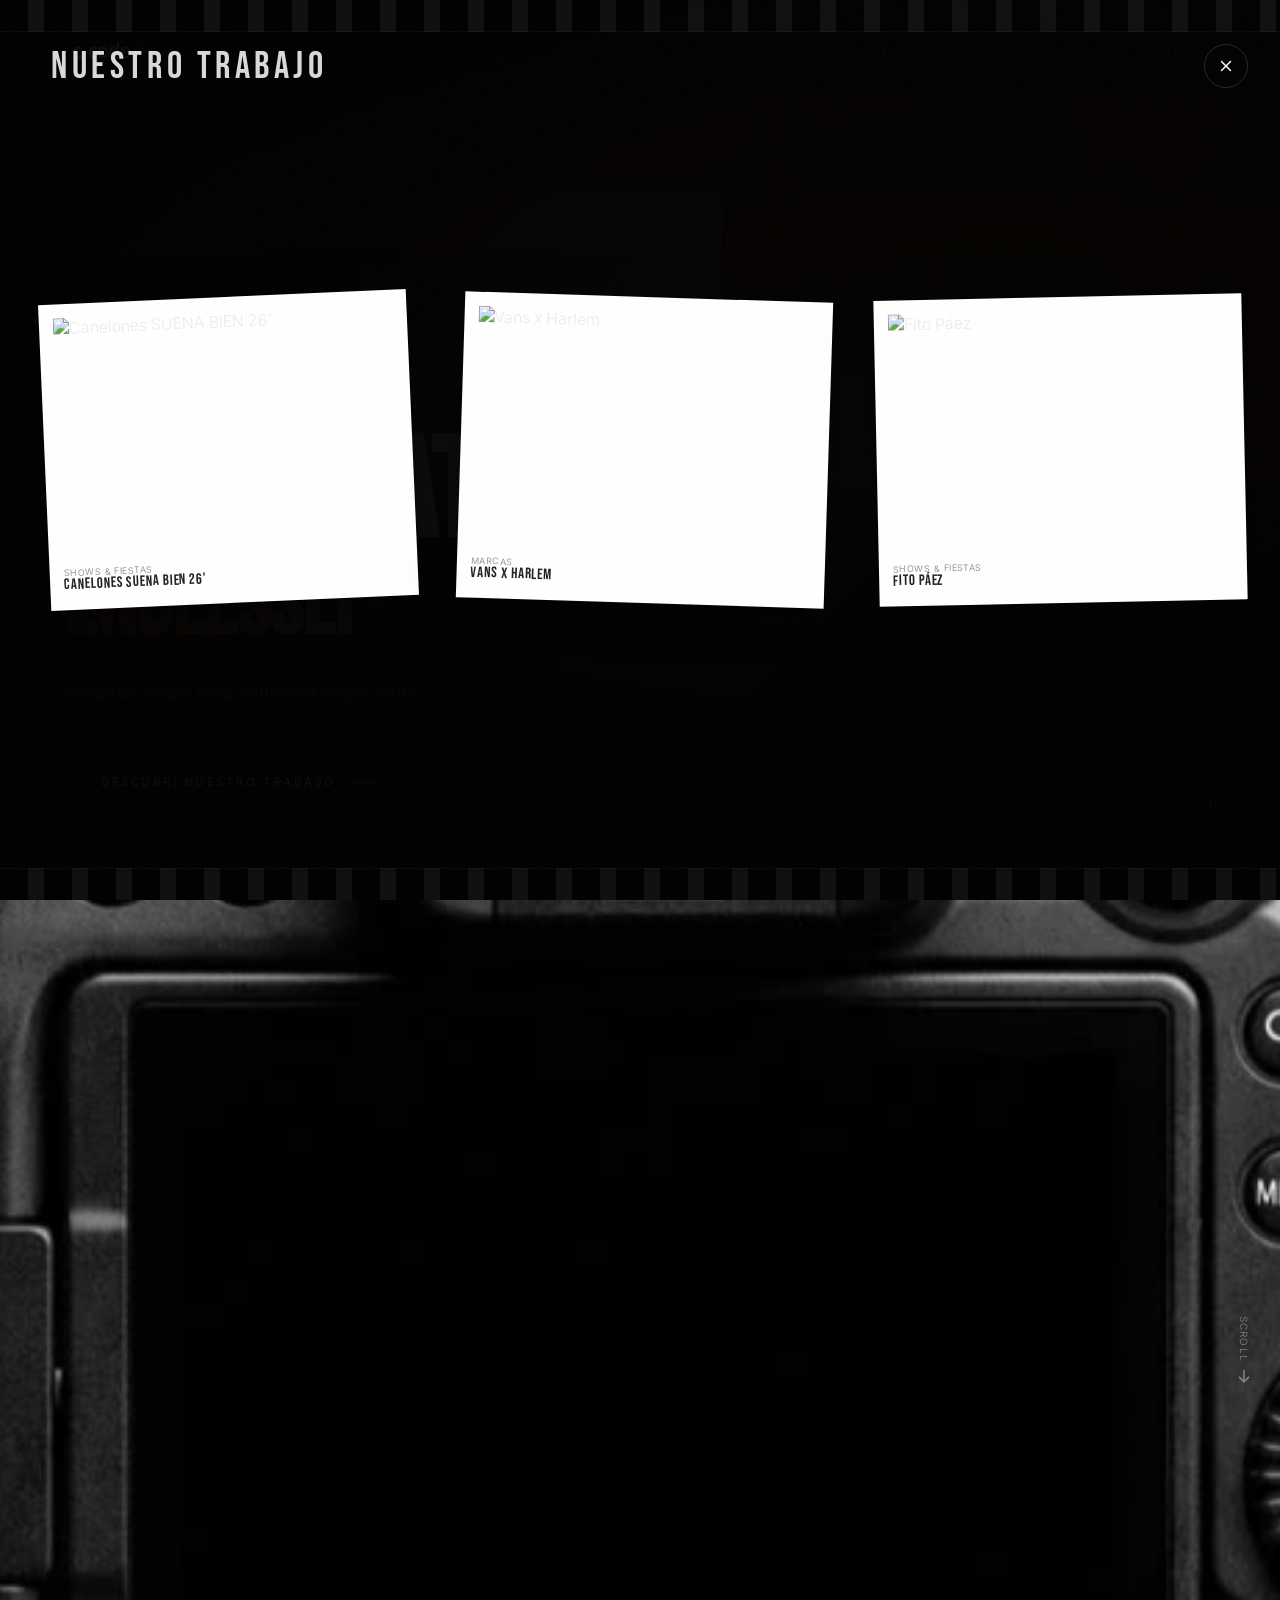
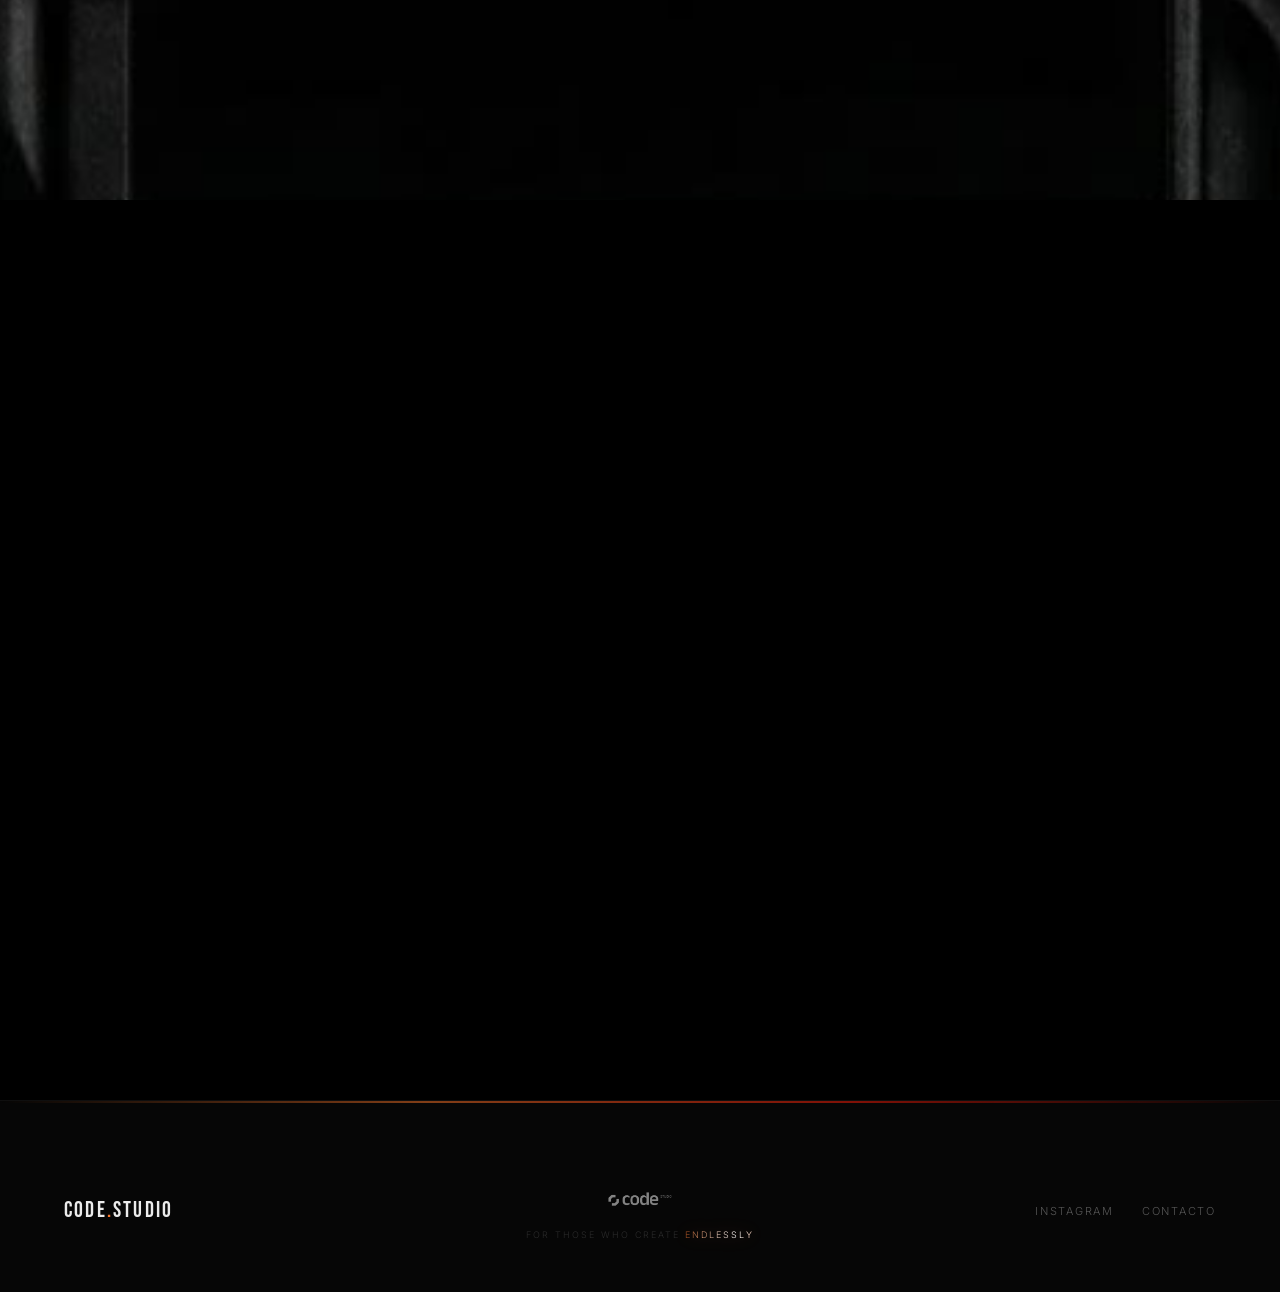
==== commit 183556d2: "Optimizar assets: video 7.2MB→349KB, imagen 1.9MB→43KB - Comprimir logoanimation.mp4 con H.264 CRF28" ====
--- a/index.html
+++ b/index.html
@@ -408,7 +408,7 @@
 
 <!-- HERO -->
 <section id="hero">
-    <video class="hv" autoplay loop muted playsinline><source src="logoanimation.mp4" type="video/mp4"/></video>
+    <video class="hv" autoplay loop muted playsinline poster="hero-poster.jpg"><source src="logoanimation.mp4" type="video/mp4"/></video>
     <div class="hg"></div>
     <div class="hero-bk" aria-hidden="true">
       <div class="fbk"><svg viewBox="0 0 40 40"><path d="M4 36 L4 12 C4 7.6 7.6 4 12 4 L36 4" fill="none" stroke="currentColor" stroke-width="2.5" stroke-linecap="round"/></svg></div>
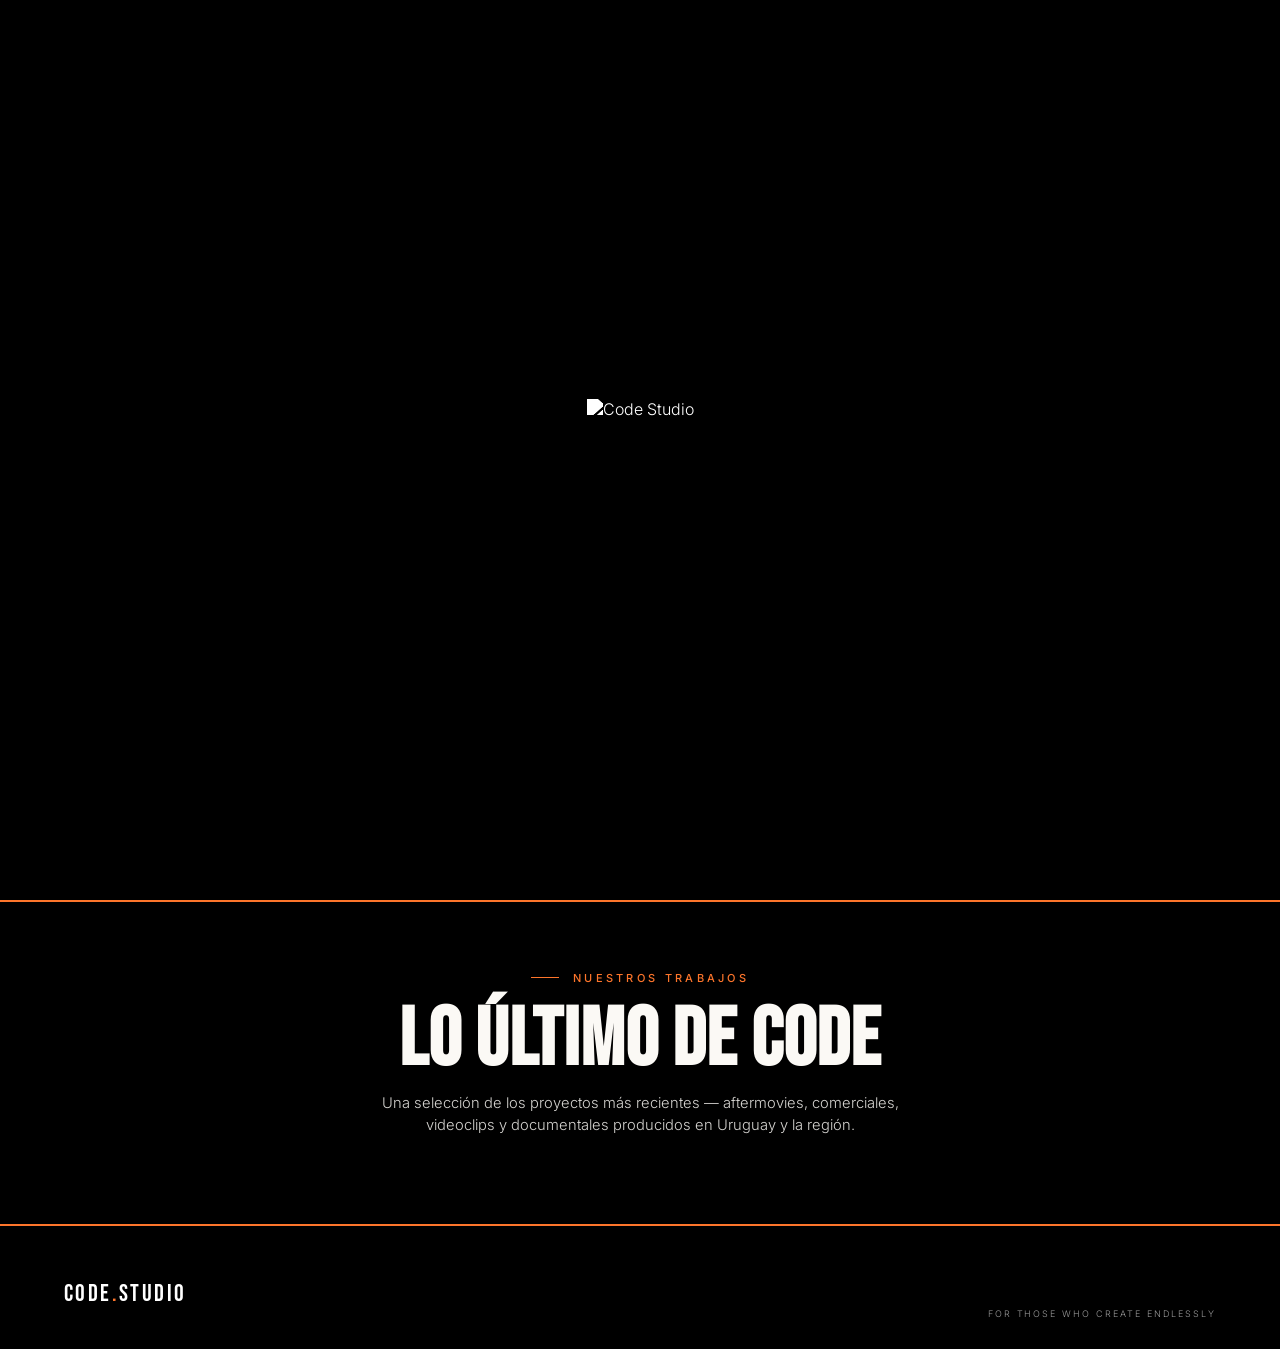
==== commit 5a3bb596: "Refinar sistema visual: jerarquía minimal + fondos planos - Paleta unificada (#FBF9F5 / #FD752B / #E" ====
--- a/index.html
+++ b/index.html
@@ -1,1275 +1,708 @@
 <!DOCTYPE html>
 <html lang="es">
 <head>
-  <meta charset="UTF-8"/>
-  <meta name="viewport" content="width=device-width, initial-scale=1"/>
-  <meta property="og:title" content="Code Studio"/>
-  <meta name="description" content="Productora audiovisual — Uruguay. Filmamos lo que vivís, contamos lo que sentís."/>
-  <link rel="icon" href="https://cdn.myportfolio.com/bb78b692-35b5-4cdf-8aba-960f4836fc6c/167bf564-14aa-4d14-949a-2da0eeec6f72_carw_1x1x32.jpg?h=77370a37030b5ba33db7c25b7fea49d6"/>
+  <meta charset="UTF-8">
+  <meta name="viewport" content="width=device-width, initial-scale=1.0">
   <title>Code Studio</title>
-  <link rel="preconnect" href="https://fonts.googleapis.com">
-  <link rel="preconnect" href="https://fonts.gstatic.com" crossorigin>
-  <link href="https://fonts.googleapis.com/css2?family=Bebas+Neue&family=Inter:ital,wght@0,300;0,400;0,500;1,300&display=swap" rel="stylesheet">
+  <link rel="stylesheet" href="css/brand.css">
+  <link rel="stylesheet" href="css/nav.css">
+  <link rel="stylesheet" href="css/gallery.css">
+  <link rel="stylesheet" href="css/footer.css">
   <style>
-    *,*::before,*::after{box-sizing:border-box;margin:0;padding:0}
-    :root{
-      --milk:#FBF9F6;--light:#FD7628;--power:#FC1B07;
-      --bg:#060606;--tx:#ebebeb;--mute:#555;
-    }
-    html{scroll-behavior:smooth}
-    body{background:var(--bg);color:var(--tx);font-family:'Inter',sans-serif;font-weight:300;
-      overflow-x:hidden;-webkit-font-smoothing:antialiased}
-    a{color:inherit;text-decoration:none}
-    img{display:block}
-    button{background:none;border:none;color:inherit;font-family:inherit}
-
-    /* ── FILM GRAIN ──────────────────────────────── */
-    body::after{content:'';position:fixed;inset:0;z-index:9000;pointer-events:none;opacity:.025;
-      background-image:url("data:image/svg+xml,%3Csvg viewBox='0 0 200 200' xmlns='http://www.w3.org/2000/svg'%3E%3Cfilter id='n'%3E%3CfeTurbulence type='fractalNoise' baseFrequency='0.75' numOctaves='3' stitchTiles='stitch'/%3E%3C/filter%3E%3Crect width='100%25' height='100%25' filter='url(%23n)'/%3E%3C/svg%3E");
-      background-size:200px 200px}
-
-    /* ── LOADER ───────────────────────────────────── */
-    .loader{position:fixed;inset:0;z-index:9999;background:var(--bg);
-      display:flex;align-items:center;justify-content:center;
-      transition:opacity .6s ease,visibility .6s}
-    .loader.done{opacity:0;visibility:hidden;pointer-events:none}
-    .loader-bar{width:60px;height:2px;background:rgba(255,255,255,.08);position:relative;overflow:hidden;border-radius:1px}
-    .loader-bar::after{content:'';position:absolute;inset:0;
-      background:linear-gradient(90deg,var(--light),var(--power));
-      animation:loaderSlide 1s ease-in-out infinite}
-    @keyframes loaderSlide{0%{transform:translateX(-100%)}100%{transform:translateX(200%)}}
-
-    /* ── AMBIENT GRADIENT BG ─────────────────────── */
-    .ambient{position:fixed;inset:0;z-index:0;pointer-events:none;overflow:hidden}
-    .ambient i{position:absolute;border-radius:50%;filter:blur(clamp(80px,15vw,150px));mix-blend-mode:screen}
-    .ambient i:nth-child(1){width:55vw;height:55vw;background:rgba(253,118,40,.07);top:-18%;left:-12%;animation:bf1 28s ease-in-out infinite alternate}
-    .ambient i:nth-child(2){width:42vw;height:42vw;background:rgba(252,27,7,.05);bottom:-12%;right:-8%;animation:bf2 24s ease-in-out infinite alternate}
-    .ambient i:nth-child(3){width:35vw;height:35vw;background:rgba(253,118,40,.035);top:35%;left:25%;animation:bf3 32s ease-in-out infinite alternate}
-    @keyframes bf1{0%{transform:translate(0,0) scale(1)}50%{transform:translate(14vw,8vh) scale(1.15)}100%{transform:translate(4vw,-6vh) scale(.9)}}
-    @keyframes bf2{0%{transform:translate(0,0) scale(1)}50%{transform:translate(-10vw,-6vh) scale(1.12)}100%{transform:translate(-4vw,5vh) scale(.92)}}
-    @keyframes bf3{0%{transform:translate(0,0) scale(1)}50%{transform:translate(-7vw,10vh) scale(1.08)}100%{transform:translate(8vw,-7vh) scale(1.02)}}
-
-    /* ── NAV ──────────────────────────────────────── */
-    .nav{position:fixed;top:0;left:0;right:0;z-index:300;
-      display:flex;justify-content:space-between;align-items:center;padding:30px 5vw;
-      transition:transform .45s cubic-bezier(.22,1,.36,1)}
-    .nav.hide{transform:translateY(-100%)}
-    .nav-b{display:flex;align-items:center}
-    .nav-b img{height:42px;filter:brightness(10)}
-    .nav-l{display:flex;gap:36px;list-style:none}
-    .nav-l a{font-size:10px;letter-spacing:.22em;text-transform:uppercase;opacity:.5;transition:opacity .3s;position:relative}
-    .nav-l a::after{content:'';position:absolute;bottom:-4px;left:0;width:0;height:1px;background:var(--light);transition:width .3s cubic-bezier(.22,1,.36,1)}
-    .nav-l a:hover{opacity:1}
-    .nav-l a:hover::after{width:100%}
-
-    /* ── HERO ────────────────────────────────────── */
-    #hero{position:relative;height:100vh;min-height:600px;z-index:1;display:flex;align-items:flex-end;overflow:hidden;background:#000}
-    .hv{position:absolute;inset:0;width:100%;height:100%;object-fit:cover;opacity:.4}
-    .hg{position:absolute;inset:0;
-      background:linear-gradient(180deg,rgba(6,6,6,.5) 0%,transparent 30%,transparent 50%,rgba(6,6,6,.7) 75%,#000 100%),
-                 linear-gradient(90deg,rgba(6,6,6,.6) 0%,transparent 60%)}
-
-    /* floating brackets */
-    .hero-bk{position:absolute;inset:0;z-index:2;pointer-events:none}
-    .fbk{position:absolute;opacity:.1}
-    .fbk svg{width:100%;height:100%}
-    .fbk:nth-child(1){width:48px;top:14%;right:11%;color:var(--light);animation:fk 22s ease-in-out infinite alternate}
-    .fbk:nth-child(2){width:32px;top:28%;right:26%;color:var(--power);animation:fk 18s ease-in-out -4s infinite alternate-reverse}
-    .fbk:nth-child(3){width:44px;top:52%;right:7%;color:var(--milk);animation:fk 26s ease-in-out -9s infinite alternate}
-    .fbk:nth-child(4){width:28px;top:18%;right:38%;color:var(--light);animation:fk 20s ease-in-out -13s infinite alternate-reverse}
-    .fbk:nth-child(5){width:38px;top:62%;right:22%;color:var(--power);animation:fk 24s ease-in-out -7s infinite alternate}
-    .fbk:nth-child(6){width:26px;top:38%;right:45%;color:var(--milk);animation:fk 19s ease-in-out -2s infinite alternate-reverse}
-    @keyframes fk{0%{transform:translate(0,0) rotate(0deg);opacity:.06}33%{transform:translate(12px,-18px) rotate(12deg);opacity:.15}66%{transform:translate(-8px,-10px) rotate(-8deg);opacity:.08}100%{transform:translate(6px,-22px) rotate(5deg);opacity:.12}}
-
-    .hi{position:relative;z-index:5;padding:0 5vw 10vh;max-width:1200px}
-    .rv{overflow:hidden;display:block}
-    .rv>span{display:block;transform:translateY(115%);opacity:0;
-      transition:transform .8s cubic-bezier(.22,1,.36,1),opacity .6s ease}
-    .rv>span.in{transform:none;opacity:1}
-    .rv.rv-done{overflow:visible}
-    .fu{opacity:0;transform:translateY(28px);transition:opacity .9s ease,transform .9s cubic-bezier(.22,1,.36,1)}
-    .fu.in{opacity:1;transform:none}
-    .he{font-size:clamp(10px,1vw,12px);letter-spacing:.35em;text-transform:uppercase;color:var(--light);font-weight:400;margin-bottom:24px}
-    .ht{font-family:'Bebas Neue',sans-serif;font-size:clamp(72px,11vw,180px);line-height:.88;margin-bottom:8px}
-    .ht-o{font-family:'Bebas Neue',sans-serif;font-size:clamp(48px,7vw,110px);line-height:.95;
-      margin-bottom:28px;
-      background:linear-gradient(90deg,rgba(253,118,40,.5),rgba(255,255,255,.7),rgba(253,118,40,.4));
-      background-size:200% 100%;
-      -webkit-background-clip:text;background-clip:text;color:transparent;
-      animation:endShine 5s ease infinite;
-      filter:drop-shadow(0 0 10px rgba(253,118,40,.15)) drop-shadow(0 0 30px rgba(253,118,40,.06))}
-
-    /* endlessly interactive */
-    .end-word{display:inline;cursor:grab;-webkit-user-select:none;user-select:none}
-    .end-word.active{cursor:grabbing}
-    .end-word .ew-s{display:inline}
-    .end-word .ew-s span{display:inline}
-
-    /* >> drag hint arrows */
-    .end-arrows{display:inline-block;margin-left:8px;font-size:.55em;vertical-align:middle;
-      color:var(--light);opacity:.5;letter-spacing:-.05em;cursor:grab}
-    .end-arrows.hint{animation:arrowTilt 1.5s ease-in-out 4}
-    @keyframes arrowTilt{
-      0%,100%{transform:translateX(0)}
-      30%{transform:translateX(8px)}
-      60%{transform:translateX(-3px)}
-    }
-    @keyframes endShine{0%{background-position:200% 50%}100%{background-position:-200% 50%}}
-    .hs{font-size:clamp(14px,1.3vw,17px);color:#888;font-style:italic;line-height:1.7;margin-bottom:48px}
-    .cta{display:inline-flex;align-items:center;gap:16px;font-size:clamp(10px,.9vw,12px);
-      letter-spacing:.22em;text-transform:uppercase;font-weight:500;padding:20px 36px;
-      border:1px solid rgba(255,255,255,.12);position:relative;overflow:hidden;transition:border-color .4s}
-    .cta::before{content:'';position:absolute;inset:0;background:linear-gradient(135deg,rgba(253,118,40,.08),rgba(252,27,7,.04));opacity:0;transition:opacity .4s}
-    .cta:hover::before{opacity:1}
-    .cta:hover{border-color:rgba(253,118,40,.4)}
-    .cta-a{width:24px;height:1px;background:var(--light);position:relative;transition:width .3s}
-    .cta-a::after{content:'';position:absolute;right:0;top:-3px;width:7px;height:7px;border-right:1px solid var(--light);border-top:1px solid var(--light);transform:rotate(45deg)}
-    .cta:hover .cta-a{width:32px}
-    .si{position:absolute;right:5vw;bottom:48px;z-index:5;display:flex;flex-direction:column;align-items:center;gap:10px}
-    .si span{font-size:9px;letter-spacing:.25em;text-transform:uppercase;color:var(--mute);writing-mode:vertical-rl}
-    .sb{width:1px;height:52px;background:linear-gradient(to bottom,var(--light),transparent);animation:pls 2.5s ease-in-out infinite}
-    @keyframes pls{0%,100%{opacity:.3;transform:scaleY(1);transform-origin:top}50%{opacity:.9;transform:scaleY(.4)}}
-
-
-    /* ── WORK SECTION ────────────────────────────── */
-    .ws{position:relative;z-index:1}
-    .wh{padding:100px 5vw 56px;display:flex;justify-content:space-between;align-items:baseline}
-    .wht{font-family:'Bebas Neue',sans-serif;font-size:clamp(42px,5.5vw,86px)}
-    .whc{font-size:11px;letter-spacing:.2em;color:var(--mute);text-transform:uppercase}
-    .wst{position:sticky;top:0;height:100vh;display:flex;align-items:center;overflow:hidden}
-    .wtr{display:flex;gap:3vw;padding:0 8vw;will-change:transform}
-
-    /* progress */
-    .wpg{position:sticky;top:calc(100vh - 3px);height:3px;background:rgba(255,255,255,.03);z-index:10}
-    .wpg-b{height:100%;width:0%;background:linear-gradient(90deg,var(--light),var(--power));transition:width .08s linear}
-
-    /* ── CARDS ────────────────────────────────────── */
-    .cd{flex:0 0 auto;width:clamp(280px,38vw,520px)}
-    .ci{position:relative;border-radius:8px;overflow:visible;
-      transition:transform .55s cubic-bezier(.22,1,.36,1),box-shadow .5s}
-    .cd:hover .ci{box-shadow:0 0 0 1px rgba(253,118,40,.12),0 0 50px rgba(253,118,40,.1),0 24px 64px rgba(0,0,0,.5)}
-
-    /* bracket corners */
-    .cb{position:absolute;width:20px;height:20px;z-index:5;opacity:0;transition:opacity .4s,transform .5s cubic-bezier(.22,1,.36,1)}
-    .cb svg{width:100%;height:100%;stroke:var(--light);stroke-width:2.5;fill:none;stroke-linecap:round}
-    .cb.tl{top:14px;left:14px}
-    .cb.tr{top:14px;right:14px;transform:rotate(90deg)}
-    .cb.br{bottom:14px;right:14px;transform:rotate(180deg)}
-    .cb.bl{bottom:14px;left:14px;transform:rotate(270deg)}
-    .cd:hover .cb{opacity:.7}
-    .cd:hover .cb.tl{transform:translate(3px,3px)}
-    .cd:hover .cb.tr{transform:rotate(90deg) translate(3px,3px)}
-    .cd:hover .cb.br{transform:rotate(180deg) translate(3px,3px)}
-    .cd:hover .cb.bl{transform:rotate(270deg) translate(3px,3px)}
-
-    .cm{position:relative;aspect-ratio:3/4;overflow:hidden;border-radius:8px 8px 0 0}
-    .cimg{width:100%;height:100%;object-fit:cover;transition:transform .6s cubic-bezier(.22,1,.36,1)}
-    .cd:hover .cimg{transform:scale(1.06)}
-    .cov{position:absolute;inset:0;background:linear-gradient(to top,rgba(6,6,6,.8) 0%,rgba(6,6,6,.25) 35%,transparent 60%);opacity:0;transition:opacity .4s}
-    .cd:hover .cov{opacity:1}
-    .cnum{position:absolute;top:16px;right:18px;font-family:'Bebas Neue',sans-serif;font-size:clamp(44px,3.8vw,68px);
-      color:transparent;-webkit-text-stroke:1px rgba(255,255,255,.07);z-index:3;line-height:1}
-    .cvw{position:absolute;top:50%;left:50%;transform:translate(-50%,-50%) scale(.7);opacity:0;
-      width:72px;height:72px;border-radius:50%;border:1px solid rgba(253,118,40,.45);
-      display:flex;align-items:center;justify-content:center;
-      font-size:9px;letter-spacing:.2em;text-transform:uppercase;color:var(--milk);
-      backdrop-filter:blur(8px);background:rgba(0,0,0,.2);z-index:6;
-      transition:opacity .3s,transform .4s cubic-bezier(.22,1,.36,1)}
-    .cd:hover .cvw{opacity:1;transform:translate(-50%,-50%) scale(1)}
-
-    .cinf{padding:14px 16px;display:flex;justify-content:space-between;align-items:flex-end;
-      background:#0a0a0a;border-radius:0 0 8px 8px;border-top:1px solid rgba(253,118,40,.06)}
-    .ccat{font-size:9px;letter-spacing:.18em;text-transform:uppercase;color:var(--light);opacity:.65;margin-bottom:3px}
-    .cnm{font-family:'Bebas Neue',sans-serif;font-size:clamp(16px,1.5vw,22px);line-height:1.1;letter-spacing:.03em}
-    .cyr{font-size:10px;color:var(--mute);font-style:italic}
-
-    /* ── VIEWER ───────────────────────────────────── */
-    #vw{position:fixed;inset:0;z-index:500;display:flex;flex-direction:column;align-items:center;justify-content:center;
-      clip-path:circle(0% at 50% 50%);transition:clip-path .7s cubic-bezier(.22,1,.36,1)}
-    #vw.open{clip-path:circle(150% at var(--cx,50%) var(--cy,50%))}
-    #vw.closing{clip-path:circle(0% at var(--cx,50%) var(--cy,50%));transition:clip-path .5s cubic-bezier(.7,0,.84,0)}
-    .vbg{position:absolute;inset:0;background:rgba(6,6,6,.96);backdrop-filter:blur(24px)}
-    .vwr{position:relative;z-index:2;width:82vw;max-width:1100px}
-    .vim{width:100%;aspect-ratio:16/10;object-fit:cover;display:block;border-radius:4px;
-      transform:scale(.92);opacity:0;transition:transform .7s cubic-bezier(.22,1,.36,1) .1s,opacity .5s ease .1s}
-    #vw.open .vim{transform:scale(1);opacity:1}
-    #vw.closing .vim{transform:scale(.92);opacity:0;transition-delay:0s}
-    .vif{display:flex;justify-content:space-between;align-items:flex-end;padding:24px 0 0;
-      opacity:0;transform:translateY(20px);transition:opacity .5s ease .25s,transform .5s cubic-bezier(.22,1,.36,1) .25s}
-    #vw.open .vif{opacity:1;transform:none}
-    #vw.closing .vif{opacity:0;transform:translateY(20px);transition-delay:0s}
-    .vic{font-size:10px;letter-spacing:.22em;text-transform:uppercase;color:var(--light);margin-bottom:6px}
-    .vin{font-family:'Bebas Neue',sans-serif;font-size:clamp(28px,3.5vw,52px);line-height:1}
-    .vil{display:inline-flex;align-items:center;gap:8px;font-size:11px;letter-spacing:.18em;
-      text-transform:uppercase;color:var(--light);margin-top:14px;padding:10px 0;
-      border-bottom:1px solid rgba(253,118,40,.3);transition:border-color .3s}
-    .vil:hover{border-color:var(--light)}
-    .vil span{display:inline-block;transition:transform .3s}
-    .vil:hover span{transform:translateX(5px)}
-    .vnv{position:absolute;bottom:5vh;left:50%;transform:translateX(-50%);z-index:3;
-      display:flex;align-items:center;gap:28px;opacity:0;transition:opacity .4s ease .3s}
-    #vw.open .vnv{opacity:1}
-    #vw.closing .vnv{opacity:0;transition-delay:0s}
-    .vnv button{font-size:18px;width:48px;height:48px;border:1px solid rgba(255,255,255,.1);border-radius:50%;
-      display:flex;align-items:center;justify-content:center;transition:border-color .3s,background .3s}
-    .vnv button:hover{border-color:var(--light);background:rgba(253,118,40,.08)}
-    .vct{font-family:'Bebas Neue',sans-serif;font-size:16px;letter-spacing:.15em;color:var(--mute);min-width:70px;text-align:center}
-    .vcl{position:absolute;top:4vh;right:5vw;z-index:3;font-size:22px;width:48px;height:48px;
-      border:1px solid rgba(255,255,255,.08);border-radius:50%;display:flex;align-items:center;justify-content:center;
-      opacity:0;transition:opacity .3s ease .25s,border-color .3s,background .3s}
-    #vw.open .vcl{opacity:1}
-    .vcl:hover{border-color:var(--light);background:rgba(253,118,40,.08)}
-
-    /* ── CAMERA SCROLL ZOOM ──────────────────────────── */
-    .cam-section{position:relative;height:200vh;z-index:1;background:#000}
-    .cam-sticky{position:sticky;top:0;height:100vh;display:flex;align-items:center;justify-content:center;overflow:hidden;background:#000}
-    .cam-hint{position:absolute;right:28px;top:50%;transform:translateY(-50%);z-index:3;
-      display:flex;flex-direction:column;align-items:center;gap:6px;opacity:.4;animation:camHintPulse 2s ease infinite}
-    .cam-hint span{font-family:'Inter',sans-serif;font-size:10px;letter-spacing:.12em;
-      color:#fff;writing-mode:vertical-rl;text-orientation:mixed}
-    .cam-hint svg{width:16px;height:16px;stroke:#fff;stroke-width:1.5;fill:none}
-    @keyframes camHintPulse{0%,100%{opacity:.4;transform:translateY(-50%)}50%{opacity:.7;transform:translateY(-46%)}}
-    .cam-img{max-width:80%;max-height:80%;object-fit:contain;will-change:transform;transform-origin:39% 53%;position:relative;z-index:2}
-    .cam-screen{position:absolute;inset:0;z-index:1;opacity:0;transition:opacity .8s ease;
-      display:flex;flex-direction:column;align-items:center;justify-content:center;gap:12px;
-      pointer-events:none}
-    .cam-screen.visible{opacity:1}
-    .cam-screen .cam-rec{font-family:'Bebas Neue',sans-serif;font-size:14px;letter-spacing:.3em;
-      color:var(--power);display:flex;align-items:center;gap:8px;animation:camBlink 1.2s ease infinite}
-    .cam-screen .cam-rec::before{content:'';width:8px;height:8px;border-radius:50%;background:var(--power)}
-    .cam-screen .cam-title{font-family:'Bebas Neue',sans-serif;font-size:clamp(28px,4vw,52px);
-      letter-spacing:.15em;color:rgba(255,255,255,.9);text-align:center}
-    .cam-screen .cam-sub{font-family:'Inter',sans-serif;font-size:12px;font-weight:300;
-      color:rgba(255,255,255,.4);letter-spacing:.08em}
-    .cam-frame{position:absolute;width:80px;height:80px;pointer-events:none}
-    .cam-frame svg{width:100%;height:100%;stroke:rgba(255,255,255,.15);stroke-width:1.5;fill:none}
-    .cam-frame.tl{top:20%;left:20%}.cam-frame.tr{top:20%;right:20%;transform:rotate(90deg)}
-    .cam-frame.br{bottom:20%;right:20%;transform:rotate(180deg)}.cam-frame.bl{bottom:20%;left:20%;transform:rotate(270deg)}
-    @keyframes camBlink{0%,100%{opacity:1}50%{opacity:.3}}
-
-    /* ── PHOTO GALLERY OVERLAY ────────────────────── */
-    .gal{position:fixed;inset:0;z-index:8000;
-      background:rgba(0,0,0,.95);
-      display:flex;align-items:center;opacity:0;pointer-events:none;
-      transition:opacity .6s ease}
-    .gal.open{opacity:1;pointer-events:auto}
-    /* film strip holes top & bottom */
-    .gal::before,.gal::after{content:'';position:absolute;left:0;right:0;height:32px;z-index:1;
-      background:repeating-linear-gradient(90deg,transparent 0,transparent 28px,rgba(255,255,255,.06) 28px,rgba(255,255,255,.06) 44px);
-      border:solid rgba(255,255,255,.04);pointer-events:none}
-    .gal::before{top:0;border-width:0 0 1px}
-    .gal::after{bottom:0;border-width:1px 0 0}
-    .gal-header{position:absolute;top:44px;left:4vw;z-index:3;
-      font-family:'Bebas Neue',sans-serif;font-size:clamp(24px,3vw,38px);
-      letter-spacing:.12em;color:rgba(255,255,255,.85)}
-    .gal-close{position:absolute;top:44px;right:32px;z-index:3;width:44px;height:44px;
-      cursor:pointer;display:flex;align-items:center;justify-content:center;
-      border:1px solid rgba(255,255,255,.15);border-radius:50%;transition:border-color .3s,transform .3s}
-    .gal-close:hover{border-color:var(--light);transform:rotate(90deg)}
-    .gal-close svg{width:18px;height:18px;stroke:#fff;stroke-width:2;stroke-linecap:round}
-    .gal-track{display:flex;align-items:center;gap:48px;padding:0 4vw;
-      height:100%;white-space:nowrap;will-change:transform}
-    .gal-card{flex:0 0 auto;transform:rotate(var(--rot,0deg));transition:transform .4s ease;position:relative}
-    .gal-card:hover{transform:rotate(0deg) scale(1.05)}
-    .gal-print{background:#fff;padding:14px 14px 52px;box-shadow:0 8px 40px rgba(0,0,0,.5),0 2px 8px rgba(0,0,0,.3);position:relative}
-    .gal-print img{display:block;width:340px;height:240px;object-fit:cover}
-    .gal-label{position:absolute;bottom:16px;left:14px;right:14px;
-      font-family:'Bebas Neue',sans-serif;font-size:15px;letter-spacing:.06em;
-      color:#222;white-space:nowrap;overflow:hidden;text-overflow:ellipsis}
-    .gal-cat{position:absolute;bottom:32px;left:14px;
-      font-family:'Inter',sans-serif;font-size:9px;font-weight:400;
-      color:#999;letter-spacing:.05em;text-transform:uppercase}
-    @media(max-width:768px){
-      .gal-print img{width:260px;height:180px}
-      .gal-print{padding:10px 10px 44px}
-      .gal-close{top:44px;right:16px}
-      .gal-track{gap:32px;padding:0 4vw}
-    }
-
-    /* ── FOOTER ───────────────────────────────────── */
-    footer{position:relative;z-index:1;padding:80px 5vw 52px;border-top:1px solid rgba(255,255,255,.04)}
-    .fg{position:absolute;top:0;left:0;right:0;height:2px;background:linear-gradient(90deg,transparent,var(--light),var(--power),transparent);opacity:.5}
-    .fgr{display:grid;grid-template-columns:1fr auto 1fr;align-items:center;gap:20px}
-    .fl{font-family:'Bebas Neue',sans-serif;font-size:22px;letter-spacing:.1em}
-    .fl i{color:var(--light);font-style:normal}
-    .fc{display:flex;flex-direction:column;align-items:center;gap:12px}
-    .fc img{height:36px;filter:brightness(0) invert(1);opacity:.5}
-    .fc span{font-size:9px;letter-spacing:.22em;color:#2a2a2a;text-transform:uppercase}
-    .fr{display:flex;justify-content:flex-end;gap:28px}
-    .fr a{font-size:11px;letter-spacing:.16em;text-transform:uppercase;color:var(--mute);transition:color .3s}
-    .fr a:hover{color:var(--tx)}
-
-    /* ── NETWORK EXPLORER ────────────────────────── */
-    .net{position:relative;z-index:1;height:clamp(550px,88vh,920px);overflow:hidden}
-    .net-canvas{position:absolute;inset:0;z-index:0;pointer-events:none}
-    .net-svg{position:absolute;inset:0;width:100%;height:100%;z-index:1}
-    .net-line{stroke-width:1.4;vector-effect:non-scaling-stroke;stroke-dasharray:8 5;animation:nFlow 4s linear infinite}
-    @keyframes nFlow{from{stroke-dashoffset:0}to{stroke-dashoffset:-26}}
-    .net-junc{fill:rgba(253,118,40,.15)}
-    .net-bk{fill:none;stroke-linecap:round;vector-effect:non-scaling-stroke}
-    .net-node{position:absolute;z-index:3;transform:translate(-50%,-50%);
-      width:clamp(52px,5vw,72px);height:clamp(52px,5vw,72px);
-      transition:transform .55s cubic-bezier(.22,1,.36,1),z-index 0s .55s}
-    .net-node:hover{transition:transform .55s cubic-bezier(.22,1,.36,1),z-index 0s 0s}
-    .net-node img{width:100%;height:100%;object-fit:cover;border-radius:50%;display:block;
-      border:2px solid rgba(253,118,40,.12);transition:border-color .4s,box-shadow .5s}
-    .net-node:hover{transform:translate(-50%,-50%) scale(2.8);z-index:20}
-    .net-node:hover img{border-color:rgba(253,118,40,.55);
-      box-shadow:0 0 40px rgba(253,118,40,.3),0 0 80px rgba(252,27,7,.12)}
-    .net-lbl{position:absolute;top:calc(100% + 8px);left:50%;transform:translateX(-50%) translateY(4px);
-      white-space:nowrap;font-family:'Bebas Neue',sans-serif;font-size:11px;letter-spacing:.08em;
-      color:var(--milk);opacity:0;transition:opacity .3s .05s,transform .3s .05s;pointer-events:none;
-      text-shadow:0 2px 10px rgba(0,0,0,.9)}
-    .net-node:hover .net-lbl{opacity:1;transform:translateX(-50%) translateY(0)}
-    .net-dark{position:absolute;inset:0;z-index:2;pointer-events:none;
-      background:radial-gradient(circle 300px at var(--fx,-200px) var(--fy,-200px),
+    /* index.html uses its own header style (split center / right nav)
+       so we keep the existing styles inline. Other pages use css/nav.css. */
+
+    html, body{
+      width: 100%;
+      min-height: 100%;
+      background: var(--bg);
+      color: #fff;
+    }
+
+    /* ── LOGO INTRO ── */
+    .logo-intro{
+      position: fixed;
+      inset: 0;
+      z-index: 9999;
+      background: #000;
+      display: flex;
+      align-items: center;
+      justify-content: center;
+      transition: opacity 0.7s cubic-bezier(0.22, 1, 0.36, 1),
+                  transform 0.7s cubic-bezier(0.22, 1, 0.36, 1),
+                  visibility 0s linear 0.7s;
+    }
+    .logo-intro.done{
+      opacity: 0;
+      transform: scale(1.06);
+      visibility: hidden;
+    }
+
+    .logo-intro .intro-stack{
+      position: relative;
+      display: inline-block;
+    }
+    .logo-intro .intro-logo{
+      display: block;
+      height: clamp(70px, 8vw, 130px);
+      width: auto;
+      filter: brightness(0) invert(1);
+      position: relative;
+      z-index: 2;
+    }
+
+    /* Wipe — sub-wrapper con overflow:hidden para no clippear el twinkle. */
+    .logo-intro .intro-wipe-clip{
+      position: absolute;
+      top: -12%; bottom: -12%;
+      left: -4px; right: -4px;
+      overflow: hidden;
+      pointer-events: none;
+      z-index: 5;
+    }
+    .logo-intro .intro-wipe{
+      position: absolute;
+      inset: 0;
+      background: #000;
+      transform: translate3d(0, 0, 0);
+      will-change: transform, opacity;
+      backface-visibility: hidden;
+    }
+
+    /* Línea naranja en el borde de avance del wipe. Está en left:-2px del
+       wipe; cuando el wipe traslada, la línea viaja con él. */
+    .logo-intro .intro-wipe::before{
+      content: '';
+      position: absolute;
+      top: -4%; bottom: -4%;
+      left: -2px;
+      width: 2px;
+      background: linear-gradient(to bottom,
         transparent 0%,
-        rgba(253,118,40,.035) 50px,
-        rgba(6,6,6,.15) 130px,
-        rgba(6,6,6,.97) 300px)}
-    .net-head{position:absolute;top:40px;left:0;right:0;text-align:center;z-index:4;
-      font-size:10px;letter-spacing:.35em;text-transform:uppercase;color:var(--light);opacity:.3;pointer-events:none}
-    .net-hint{position:absolute;bottom:32px;left:50%;transform:translateX(-50%);z-index:4;
-      font-size:9px;letter-spacing:.22em;color:var(--mute);text-transform:uppercase;
-      pointer-events:none;animation:hPulse 3s ease-in-out infinite}
-    @keyframes hPulse{0%,100%{opacity:.15}50%{opacity:.45}}
-
-    /* ── HAMBURGER MENU ────────────────────────────── */
-    .ham{display:none;flex-direction:column;gap:5px;cursor:pointer;z-index:301;padding:8px;background:none;border:none}
-    .ham span{display:block;width:22px;height:1.5px;background:var(--tx);transition:transform .3s,opacity .3s}
-    .ham.open span:nth-child(1){transform:translateY(6.5px) rotate(45deg)}
-    .ham.open span:nth-child(2){opacity:0}
-    .ham.open span:nth-child(3){transform:translateY(-6.5px) rotate(-45deg)}
-    .mob-menu{position:fixed;inset:0;z-index:299;background:rgba(6,6,6,.96);
-      display:flex;flex-direction:column;align-items:center;justify-content:center;gap:32px;
-      opacity:0;pointer-events:none;transition:opacity .35s ease}
-    .mob-menu.open{opacity:1;pointer-events:auto}
-    .mob-menu a{font-family:'Bebas Neue',sans-serif;font-size:clamp(28px,8vw,48px);
-      letter-spacing:.08em;opacity:.7;transition:opacity .3s,color .3s}
-    .mob-menu a:hover{opacity:1;color:var(--light)}
-
-    /* ── RESPONSIVE ───────────────────────────────── */
-    @media(max-width:820px){
-      body{cursor:auto}
-      .nav-l{display:none}
-      .ham{display:flex}
-      .nav-b img{height:34px}
-      .hero-bk{display:none}
-      .ht-o{-webkit-text-stroke-width:.5px}
-      .wst{height:auto;position:relative;overflow-x:auto;overflow-y:hidden;-webkit-overflow-scrolling:touch;padding-bottom:12px}
-      .wst::-webkit-scrollbar{height:3px}
-      .wst::-webkit-scrollbar-track{background:rgba(255,255,255,.03)}
-      .wst::-webkit-scrollbar-thumb{background:var(--light);border-radius:2px}
-      .wtr{padding:0 5vw;gap:5vw}
-      .cd{width:clamp(240px,70vw,320px)}
-      .ws{height:auto!important}
-      .wpg{display:none}
-      .vwr{width:94vw}
-      .fgr{grid-template-columns:1fr;text-align:center;gap:28px}
-      .fr{justify-content:center}
-      .net{height:clamp(450px,75vh,700px)}
-      .net-dark{background:radial-gradient(circle 140px at var(--fx,-200px) var(--fy,-200px),
-        transparent 0%,rgba(253,118,40,.03) 30px,rgba(6,6,6,.15) 70px,rgba(6,6,6,.97) 140px)}
-      .net-node{width:44px;height:44px}
-      .net-node:hover{transform:translate(-50%,-50%) scale(2.2)}
-      .net-hint{display:none}
+        #FD7628 20%,
+        #fff 50%,
+        #FD7628 80%,
+        transparent 100%);
+      box-shadow:
+        2px 0 12px #FD7628,
+        2px 0 26px rgba(253,118,40, 0.6),
+        2px 0 60px rgba(236,27,7, 0.35);
+    }
+
+    .logo-intro.reveal .intro-wipe{
+      animation: introWipe 1.0s cubic-bezier(0.36, 0, 0.4, 1) forwards;
+    }
+    @keyframes introWipe{
+      0%   { transform: translate3d(0%, 0, 0); opacity: 1; }
+      88%  { transform: translate3d(96%, 0, 0); opacity: 1; }
+      100% { transform: translate3d(105%, 0, 0); opacity: 0; }
+    }
+
+    /* Radial flash on the logo when the wipe completes — the orange edge
+       "absorbs" into the logo as a brief burst. */
+    .logo-intro .intro-burst{
+      position: absolute;
+      top: 50%; left: 50%;
+      width: clamp(180px, 18vw, 320px);
+      height: clamp(180px, 18vw, 320px);
+      transform: translate(-50%, -50%) scale(0.4);
+      border-radius: 50%;
+      background: radial-gradient(circle,
+        rgba(253,117,43, 0.55) 0%,
+        rgba(236,27,7, 0.2) 40%,
+        transparent 70%);
+      mix-blend-mode: screen;
+      pointer-events: none;
+      opacity: 0;
+      z-index: 3;
+      filter: blur(8px);
+    }
+    .logo-intro.reveal .intro-burst{
+      animation: introBurst 0.7s cubic-bezier(0.22, 1, 0.36, 1) 0.9s forwards;
+    }
+    @keyframes introBurst{
+      0%   { opacity: 0;    transform: translate(-50%, -50%) scale(0.4); }
+      35%  { opacity: 0.95; transform: translate(-50%, -50%) scale(1); }
+      100% { opacity: 0;    transform: translate(-50%, -50%) scale(1.6); }
+    }
+
+    /* Twinkle (idle pulse). Also runs during the intro so the logo never
+       looks "static" while the wipe travels. */
+    .logo-intro .intro-logo.twinkle{
+      animation: logoTwinkle 3s ease-in-out infinite;
+    }
+    @keyframes logoTwinkle{
+      0%, 100% { filter: brightness(0) invert(1)
+                   drop-shadow(0 0 4px rgba(253,118,40,0.4)); }
+      50%      { filter: brightness(0) invert(1)
+                   drop-shadow(0 0 13px rgba(253,118,40,0.75)); }
+    }
+
+    /* Hero starts hidden + slightly scaled so it crossfades in when the
+       intro fades out. Avoids the harsh "intro disappears → hero appears" cut. */
+    .hero{
+      opacity: 0;
+      transform: scale(1.04);
+      transition: opacity 0.85s cubic-bezier(0.22, 1, 0.36, 1),
+                  transform 1s cubic-bezier(0.22, 1, 0.36, 1);
+    }
+    .hero.ready{
+      opacity: 1;
+      transform: scale(1);
+    }
+
+    body.intro-active{ overflow: hidden; }
+
+    /* ── HEADER ────────────────────────────────────────── */
+    header.home-header{
+      position: fixed;
+      top: 0; left: 0; right: 0;
+      z-index: 50;
+      display: flex;
+      align-items: center;
+      padding: 14px 5vw;                /* compact + same horizontal as .nav */
+      transition: background 0.4s ease, backdrop-filter 0.4s ease;
+    }
+    header.home-header.scrolled{
+      background: var(--black);
+      border-bottom: 1px solid var(--light);
+    }
+    .header-left { flex: 1; }
+    .logo img{
+      height: clamp(32px, 4.5vw, 64px);
+      width: auto;
+      display: block;
+    }
+    .header-center{
+      flex: 1;
+      display: flex;
+      justify-content: center;
+      gap: 32px;
+    }
+    .header-right{
+      flex: 1;
+      display: flex;
+      justify-content: flex-end;
+      gap: 24px;
+    }
+    .header-center a, .header-right a{
+      font-family: var(--ff-body);
+      font-size: 10px;
+      font-weight: 500;
+      letter-spacing: 0.22em;
+      text-transform: uppercase;
+      color: var(--milk);
+      transition: color 0.25s;
+      position: relative;
+    }
+    .header-center a::after, .header-right a::after{
+      content: '';
+      position: absolute;
+      bottom: -6px; left: 0;
+      width: 0; height: 2px;
+      background: var(--light);
+      transition: width 0.3s cubic-bezier(0.22, 1, 0.36, 1);
+    }
+    .header-center a:hover, .header-right a:hover { color: var(--light); }
+    .header-center a:hover::after, .header-right a:hover::after { width: 100%; }
+
+    /* ── HERO ──────────────────────────────────────────── */
+    .hero{
+      position: relative;
+      height: 100vh;
+      width: 100%;
+      overflow: hidden;
+    }
+    .slideshow { position: absolute; inset: 0; z-index: 1; }
+    .slide{
+      position: absolute;
+      inset: 0;
+      opacity: 0;
+      transition: opacity 0.9s ease;
+    }
+    .slide.active { opacity: 1; }
+    .slide video, .slide img{
+      width: 100%; height: 100%;
+      object-fit: cover;
+      display: block;
+    }
+    .slideshow::after{
+      content: "";
+      position: absolute;
+      inset: 0;
+      background: rgba(0,0,0,0.28);
+      pointer-events: none;
+      z-index: 2;
+    }
+
+    /* ── BOTTOM INFO (inside hero) ───────────────────── */
+    .bottom{
+      position: absolute;
+      bottom: 28px;
+      left: 0; right: 0;
+      z-index: 5;
+      padding: 0 28px;
+    }
+    .work-title{
+      font-size: clamp(40px, 7vw, 92px);
+      line-height: 0.92;
+      margin-bottom: 22px;
+      max-width: 92%;
+    }
+    .work-title .type, .work-title .client { display: block; }
+    .work-title .type{
+      display: inline-flex;
+      align-items: center;
+      gap: 14px;
+      font-family: var(--ff-body);
+      font-style: normal;
+      font-weight: 500;
+      font-size: clamp(10px, 1vw, 13px);
+      letter-spacing: 0.32em;
+      text-transform: uppercase;
+      color: var(--light);
+      margin-bottom: 1.4em;
+    }
+    .work-title .type::before{
+      content: '';
+      display: inline-block;
+      width: 28px;
+      height: 1px;
+      background: currentColor;
+    }
+    .work-title .client{
+      font-family: var(--ff-display);
+      font-weight: 400;
+      letter-spacing: 0.02em;
+      text-transform: uppercase;
+      opacity: 1;
+      padding-left: 0.5em;
+    }
+    .work-title .char{
+      display: inline-block;
+      opacity: 0;
+      transform: translateY(46px);
+      filter: blur(12px);
+      animation: charIn 0.85s cubic-bezier(0.2, 0.85, 0.2, 1) forwards;
+    }
+    @keyframes charIn{
+      0% { opacity: 0; transform: translateY(46px); filter: blur(12px); }
+      60% { filter: blur(0); }
+      100% { opacity: 1; transform: translateY(0); filter: blur(0); }
+    }
+
+    .progress-bar{
+      width: 100%;
+      max-width: 460px;
+      height: 3px;
+      background: rgba(255,255,255,0.22);
+      margin-bottom: 14px;
+      overflow: hidden;
+    }
+    .progress-fill{
+      height: 100%; width: 0%;
+      background: var(--light);
+      will-change: width;
+    }
+
+    .bottom-row{
+      display: flex;
+      justify-content: space-between;
+      align-items: center;
+      gap: 16px;
+      flex-wrap: wrap;
+    }
+    .slide-nav{
+      display: flex;
+      gap: 32px;
+    }
+    .slide-nav button{
+      background: none;
+      border: none;
+      font-family: inherit;
+      font-size: 16px;
+      font-weight: 500;
+      letter-spacing: 0.05em;
+      color: var(--milk);
+      opacity: 0.55;
+      cursor: pointer;
+      padding: 0;
+      transition: color 0.2s, opacity 0.2s, font-weight 0.2s;
+    }
+    .slide-nav button.active{ color: var(--light); font-weight: 700; opacity: 1; }
+    .slide-nav button:hover { opacity: 1; }
+
+    .hero-cta{
+      display: inline-flex;
+      align-items: center;
+      gap: 12px;
+      font-size: 11px;
+      font-weight: 500;
+      letter-spacing: 0.22em;
+      text-transform: uppercase;
+      color: var(--light);
+      padding: 13px 26px;
+      border: 1.5px solid var(--light);
+      border-radius: 0;
+      background: transparent;
+      transition: background 0.3s, color 0.3s, gap 0.35s cubic-bezier(0.22,1,0.36,1);
+    }
+    .hero-cta:hover{
+      background: var(--light);
+      color: var(--black);
+      gap: 16px;
+    }
+
+    /* ── HOME GALLERY ──────────────────────────────── */
+    .home-gallery-wrap{
+      position: relative;
+      z-index: 2;
+      background: var(--bg);
+      border-top: 2px solid var(--light);
+    }
+    .home-gallery-head{
+      text-align: center;
+      padding: 60px 5vw 28px;
+    }
+    .home-gallery-head .section-title{
+      font-family: var(--ff-display);
+      font-size: clamp(44px, 6.4vw, 92px);
+      line-height: 0.92;
+      letter-spacing: 0.01em;
+      color: var(--milk);
+    }
+    .home-gallery-head .section-sub{
+      max-width: 560px;
+      margin: 14px auto 0;
+      font-size: clamp(14px, 1.15vw, 17px);
+      color: var(--milk);
+      opacity: 0.85;
+      line-height: 1.5;
+    }
+
+    /* hamburger hidden on desktop */
+    header.home-header .ham{ display: none; }
+
+    /* ── MOBILE: unified layout — logo centered + hamburger right ── */
+    @media (max-width: 820px) {
+      header.home-header{
+        display: grid;
+        grid-template-columns: 1fr auto 1fr;
+        align-items: center;
+        padding: 14px 5vw;
+        gap: 0;
+      }
+      .header-left{
+        flex: none;
+        grid-column: 2;
+        justify-self: center;
+      }
+      .logo img { height: clamp(36px, 12vw, 56px); }
+      .header-center,
+      .header-right{ display: none !important; }
+      header.home-header .ham{
+        display: flex;
+        grid-column: 3;
+        justify-self: end;
+      }
+
+      .bottom { bottom: 28px; padding: 0 20px; }
+      .work-title { font-size: clamp(38px, 11vw, 64px); margin-bottom: 16px; }
+      .work-title .type{ font-size: clamp(10px, 2.6vw, 12px); letter-spacing: 0.28em; margin-bottom: 1.2em; }
+      .work-title .client { padding-left: 0.3em; }
+      .progress-bar { margin-bottom: 14px; }
+      .bottom-row { flex-direction: column; align-items: flex-start; gap: 14px; }
+      .slide-nav{
+        gap: 22px;
+        overflow-x: auto;
+        scrollbar-width: none;
+        width: 100%;
+      }
+      .slide-nav::-webkit-scrollbar { display: none; }
+      .slide-nav button { font-size: 22px; flex: 0 0 auto; }
     }
   </style>
 </head>
-<body>
-
-<!-- LOADER -->
-<div class="loader" id="loader"><div class="loader-bar"></div></div>
-
-<!-- AMBIENT BG -->
-<div class="ambient" aria-hidden="true"><i></i><i></i><i></i></div>
-
-
-<!-- NAV -->
-<nav class="nav" id="nav">
-  <a href="#" class="nav-b"><img src="logo.png" alt="Code Studio"/></a>
-  <ul class="nav-l">
-    <li><a href="shows.html">Shows & Fiestas</a></li>
-    <li><a href="marcas.html">Marcas</a></li>
-    <li><a href="eventos.html">Eventos</a></li>
-    <li><a href="nosotros.html">Nosotros</a></li>
-    <li><a href="mailto:hola@codestudio.com.uy">Contacto</a></li>
-  </ul>
-  <button class="ham" id="ham" aria-label="Menú"><span></span><span></span><span></span></button>
-</nav>
-<div class="mob-menu" id="mobMenu">
-  <a href="index.html">Inicio</a>
-  <a href="shows.html">Shows & Fiestas</a>
-  <a href="marcas.html">Marcas</a>
-  <a href="eventos.html">Eventos</a>
-  <a href="nosotros.html">Nosotros</a>
-  <a href="mailto:hola@codestudio.com.uy">Contacto</a>
-</div>
-
-<!-- HERO -->
-<section id="hero">
-    <video class="hv" autoplay loop muted playsinline poster="hero-poster.jpg"><source src="logoanimation.mp4" type="video/mp4"/></video>
-    <div class="hg"></div>
-    <div class="hero-bk" aria-hidden="true">
-      <div class="fbk"><svg viewBox="0 0 40 40"><path d="M4 36 L4 12 C4 7.6 7.6 4 12 4 L36 4" fill="none" stroke="currentColor" stroke-width="2.5" stroke-linecap="round"/></svg></div>
-      <div class="fbk"><svg viewBox="0 0 40 40" style="transform:rotate(90deg)"><path d="M4 36 L4 12 C4 7.6 7.6 4 12 4 L36 4" fill="none" stroke="currentColor" stroke-width="2.5" stroke-linecap="round"/></svg></div>
-      <div class="fbk"><svg viewBox="0 0 40 40" style="transform:rotate(180deg)"><path d="M4 36 L4 12 C4 7.6 7.6 4 12 4 L36 4" fill="none" stroke="currentColor" stroke-width="2.5" stroke-linecap="round"/></svg></div>
-      <div class="fbk"><svg viewBox="0 0 40 40" style="transform:rotate(270deg)"><path d="M4 36 L4 12 C4 7.6 7.6 4 12 4 L36 4" fill="none" stroke="currentColor" stroke-width="2.5" stroke-linecap="round"/></svg></div>
-      <div class="fbk"><svg viewBox="0 0 40 40" style="transform:rotate(45deg)"><path d="M4 36 L4 12 C4 7.6 7.6 4 12 4 L36 4" fill="none" stroke="currentColor" stroke-width="2.5" stroke-linecap="round"/></svg></div>
-      <div class="fbk"><svg viewBox="0 0 40 40" style="transform:rotate(135deg)"><path d="M4 36 L4 12 C4 7.6 7.6 4 12 4 L36 4" fill="none" stroke="currentColor" stroke-width="2.5" stroke-linecap="round"/></svg></div>
-    </div>
-    <div class="hi" id="heroContent">
-      <p class="he fu" data-d="0">Productora audiovisual — Uruguay</p>
-      <h1>
-        <span class="ht rv"><span data-d="100">We Create</span></span>
-        <span class="ht-o rv" id="endlessLine"><span data-d="200" id="endlessText"><span class="end-word" id="endWord"><span class="ew-pre">Endle</span><span class="ew-s" id="ewS"><span>s</span><span>s</span></span><span class="ew-suf">ly</span></span><span class="end-arrows" id="endArrows">&raquo;</span></span></span>
-      </h1>
-      <p class="hs fu" data-d="350">Filmamos lo que vivís, contamos lo que sentís.</p>
-      <a href="shows.html" class="cta fu" data-d="480">Descubrí nuestro trabajo<span class="cta-a"></span></a>
-    </div>
-    <div class="si"><span>Scroll</span><div class="sb"></div></div>
-</section>
-
-<!-- CAMERA SCROLL ZOOM -->
-<section class="cam-section" id="camSection">
-  <div class="cam-sticky">
-    <div class="cam-screen" id="camScreen">
-      <div class="cam-rec">REC</div>
-      <div class="cam-title">Nuestro trabajo</div>
-      <div class="cam-sub">scroll para ver</div>
-      <div class="cam-frame tl"><svg viewBox="0 0 40 40"><path d="M0 12 L0 2 Q0 0 2 0 L12 0"/></svg></div>
-      <div class="cam-frame tr"><svg viewBox="0 0 40 40"><path d="M0 12 L0 2 Q0 0 2 0 L12 0"/></svg></div>
-      <div class="cam-frame br"><svg viewBox="0 0 40 40"><path d="M0 12 L0 2 Q0 0 2 0 L12 0"/></svg></div>
-      <div class="cam-frame bl"><svg viewBox="0 0 40 40"><path d="M0 12 L0 2 Q0 0 2 0 L12 0"/></svg></div>
-    </div>
-    <img class="cam-img" id="camImg" src="camara.jpeg" alt="Camera"/>
-    <div class="cam-hint" id="camHint">
-      <span>SCROLL</span>
-      <svg viewBox="0 0 16 16"><path d="M8 2 L8 14 M3 9 L8 14 L13 9"/></svg>
+<body class="intro-active">
+
+  <!-- Logo intro: translate3d wipe + scanner edge + final burst -->
+  <div class="logo-intro" id="logoIntro">
+    <div class="intro-stack">
+      <img class="intro-logo" id="introLogo" src="assets/img/logo.png" alt="Code Studio"/>
+      <div class="intro-wipe-clip"><div class="intro-wipe"></div></div>
+      <div class="intro-burst"></div>
     </div>
   </div>
-</section>
-
-<!-- PHOTO GALLERY OVERLAY -->
-<div class="gal" id="gallery">
-  <div class="gal-header" id="galHeader">Nuestro trabajo</div>
-  <button class="gal-close" id="galClose"><svg viewBox="0 0 24 24"><line x1="6" y1="6" x2="18" y2="18"/><line x1="18" y1="6" x2="6" y2="18"/></svg></button>
-  <div class="gal-track">
-    <div class="gal-card" style="--rot:-2.5deg"><div class="gal-print"><img src="https://cdn.myportfolio.com/bb78b692-35b5-4cdf-8aba-960f4836fc6c/1e6afc41-9735-4396-ba9e-1c4a641ffe63_rwc_484x0x2879x2160x1920.jpg?h=b18238452bb572109f3ac01208bfb442" alt="Canelones SUENA BIEN 26'" loading="lazy"/><div class="gal-cat">Shows &amp; Fiestas</div><div class="gal-label">Canelones SUENA BIEN 26'</div></div></div>
-    <div class="gal-card" style="--rot:1.8deg"><div class="gal-print"><img src="https://cdn.myportfolio.com/bb78b692-35b5-4cdf-8aba-960f4836fc6c/96711a91-ccc3-47ba-b705-00ec9c13007c_rwc_0x690x2000x1500x1920.JPEG?h=5feffcbca4311c0ce67bed337f6fd491" alt="Vans x Harlem" loading="lazy"/><div class="gal-cat">Marcas</div><div class="gal-label">Vans x Harlem</div></div></div>
-    <div class="gal-card" style="--rot:-1.2deg"><div class="gal-print"><img src="https://cdn.myportfolio.com/bb78b692-35b5-4cdf-8aba-960f4836fc6c/34fe84a1-9c07-4c98-ad4d-d638d29bfdbd_carw_4x3x1920.jpg?h=972c169a814f1f5539c99c1b7b3529da" alt="Fito Páez" loading="lazy"/><div class="gal-cat">Shows &amp; Fiestas</div><div class="gal-label">Fito Páez</div></div></div>
-    <div class="gal-card" style="--rot:2.8deg"><div class="gal-print"><img src="https://cdn.myportfolio.com/bb78b692-35b5-4cdf-8aba-960f4836fc6c/939cee94-ee3a-4357-b3af-898cdaf19170_carw_4x3x1920.jpg?h=65cb1cfc3f9b7157a75b07725f0e457c" alt="Canelones Suena Bien 25'" loading="lazy"/><div class="gal-cat">Shows &amp; Fiestas</div><div class="gal-label">Canelones Suena Bien 25'</div></div></div>
-    <div class="gal-card" style="--rot:-0.8deg"><div class="gal-print"><img src="https://cdn.myportfolio.com/bb78b692-35b5-4cdf-8aba-960f4836fc6c/e026f89d-456f-458f-8ac9-48f9089f689d_rwc_242x0x1439x1080x1920.jpg?h=baed46b267bcd8970db3783e11908552" alt="NTVG Filarmónico" loading="lazy"/><div class="gal-cat">Eventos</div><div class="gal-label">NTVG Filarmónico</div></div></div>
-    <div class="gal-card" style="--rot:1.5deg"><div class="gal-print"><img src="https://cdn.myportfolio.com/bb78b692-35b5-4cdf-8aba-960f4836fc6c/b8bf8685-84c8-49f6-8bb2-5eb32a62c64a_rwc_242x0x1439x1080x1920.jpg?h=f30f8ab9cd2b8421e81e872d345e6b68" alt="Fiesta de la Cerveza 25'" loading="lazy"/><div class="gal-cat">Eventos</div><div class="gal-label">Fiesta de la Cerveza 25'</div></div></div>
-    <div class="gal-card" style="--rot:-3.1deg"><div class="gal-print"><img src="https://cdn.myportfolio.com/bb78b692-35b5-4cdf-8aba-960f4836fc6c/468cf258-9696-4e77-8b70-4a7706e84fe7_rwc_242x0x1439x1080x1920.jpg?h=8d15b8bcb9efbcad66a1386fada1b712" alt="No Sleep Club" loading="lazy"/><div class="gal-cat">Eventos</div><div class="gal-label">No Sleep Club</div></div></div>
-    <div class="gal-card" style="--rot:2.2deg"><div class="gal-print"><img src="https://cdn.myportfolio.com/bb78b692-35b5-4cdf-8aba-960f4836fc6c/d0fff9a7-0236-4e84-93db-fa61af9cd2a9_carw_4x3x1920.jpg?h=3d423fb3106f6cb4490e8dc4e7a027e1" alt="NTVG — CSB" loading="lazy"/><div class="gal-cat">Shows &amp; Fiestas</div><div class="gal-label">NTVG — CSB</div></div></div>
-    <div class="gal-card" style="--rot:-1.6deg"><div class="gal-print"><img src="https://cdn.myportfolio.com/bb78b692-35b5-4cdf-8aba-960f4836fc6c/f1696105-d6cd-4578-b02c-19049428fa25_carw_4x3x1920.jpg?h=38e5a8569682d08f1ce822e821ccdd8a" alt="Miranda — Antel Arena" loading="lazy"/><div class="gal-cat">Eventos</div><div class="gal-label">Miranda — Antel Arena</div></div></div>
+
+  <!-- Header -->
+  <header class="home-header" id="homeHeader">
+    <div class="header-left">
+      <a href="index.html" class="logo">
+        <img src="assets/img/logo.png" alt="Code Studio">
+      </a>
+    </div>
+    <nav class="header-center">
+      <a href="shows.html">Shows & Fiestas</a>
+      <a href="marcas.html">Marcas</a>
+      <a href="eventos.html">Eventos</a>
+    </nav>
+    <nav class="header-right">
+      <a href="nosotros.html">Sobre nosotros</a>
+      <a href="contacto.html">Contacto</a>
+    </nav>
+    <button class="ham" id="homeHam" aria-label="Menú"><span></span><span></span><span></span></button>
+  </header>
+  <div class="mob-menu" id="homeMobMenu">
+    <a href="index.html">Inicio</a>
+    <a href="shows.html">Shows & Fiestas</a>
+    <a href="marcas.html">Marcas</a>
+    <a href="eventos.html">Eventos</a>
+    <a href="nosotros.html">Sobre nosotros</a>
+    <a href="contacto.html">Contacto</a>
   </div>
-</div>
-
-<div style="display:none">
-<!-- NETWORK EXPLORER -->
-<section class="net" id="netSection">
-  <div class="net-head">Nuestro universo</div>
-
-  <canvas class="net-canvas" id="netCanvas"></canvas>
-
-  <svg class="net-svg" viewBox="0 0 100 100" preserveAspectRatio="none" fill="none">
-    <!-- connections -->
-    <line class="net-line" x1="12" y1="22" x2="28" y2="52" stroke="rgba(253,118,40,.25)"/>
-    <line class="net-line" x1="12" y1="22" x2="45" y2="18" stroke="rgba(253,118,40,.22)"/>
-    <line class="net-line" x1="28" y1="52" x2="15" y2="78" stroke="rgba(253,118,40,.18)"/>
-    <line class="net-line" x1="28" y1="52" x2="50" y2="55" stroke="rgba(253,118,40,.25)"/>
-    <line class="net-line" x1="45" y1="18" x2="50" y2="55" stroke="rgba(253,118,40,.22)"/>
-    <line class="net-line" x1="45" y1="18" x2="70" y2="25" stroke="rgba(253,118,40,.25)"/>
-    <line class="net-line" x1="50" y1="55" x2="35" y2="82" stroke="rgba(253,118,40,.18)"/>
-    <line class="net-line" x1="50" y1="55" x2="78" y2="65" stroke="rgba(253,118,40,.25)"/>
-    <line class="net-line" x1="70" y1="25" x2="88" y2="42" stroke="rgba(253,118,40,.22)"/>
-    <line class="net-line" x1="78" y1="65" x2="88" y2="42" stroke="rgba(253,118,40,.25)"/>
-    <line class="net-line" x1="15" y1="78" x2="35" y2="82" stroke="rgba(253,118,40,.18)"/>
-    <line class="net-line" x1="70" y1="25" x2="78" y2="65" stroke="rgba(253,118,40,.2)"/>
-    <!-- junction dots -->
-    <circle class="net-junc" cx="20" cy="37" r=".8"/>
-    <circle class="net-junc" cx="29" cy="20" r=".55"/>
-    <circle class="net-junc" cx="39" cy="53" r=".7"/>
-    <circle class="net-junc" cx="57" cy="21" r=".6"/>
-    <circle class="net-junc" cx="64" cy="60" r=".65"/>
-    <circle class="net-junc" cx="79" cy="34" r=".7"/>
-    <circle class="net-junc" cx="25" cy="80" r=".5"/>
-    <circle class="net-junc" cx="47" cy="37" r=".45"/>
-    <circle class="net-junc" cx="83" cy="53" r=".55"/>
-    <!-- bracket decorations at junctions -->
-    <g opacity=".22">
-      <path class="net-bk" d="M38 55 L38 51 Q38 49 40 49 L44 49" stroke="#FD7628" stroke-width=".5"/>
-      <path class="net-bk" d="M56 23 L56 19 Q56 17 58 17 L62 17" stroke="#FC1B07" stroke-width=".5"/>
-      <path class="net-bk" d="M78 36 L78 32 Q78 30 80 30 L84 30" stroke="#FBF9F6" stroke-width=".5"/>
-      <path class="net-bk" d="M19 39 L19 35 Q19 33 21 33 L25 33" stroke="#FD7628" stroke-width=".5"/>
-      <path class="net-bk" d="M63 62 L63 58 Q63 56 65 56 L69 56" stroke="#FC1B07" stroke-width=".5"/>
-    </g>
-  </svg>
-
-  <!-- Nodes -->
-  <div class="net-node" style="left:12%;top:22%" data-ni="0">
-    <img src="https://cdn.myportfolio.com/bb78b692-35b5-4cdf-8aba-960f4836fc6c/1e6afc41-9735-4396-ba9e-1c4a641ffe63_rwc_484x0x2879x2160x1920.jpg?h=b18238452bb572109f3ac01208bfb442" alt="" loading="lazy" draggable="false"/>
-    <span class="net-lbl">Canelones SUENA BIEN 26'</span>
-  </div>
-  <div class="net-node" style="left:28%;top:52%" data-ni="1">
-    <img src="https://cdn.myportfolio.com/bb78b692-35b5-4cdf-8aba-960f4836fc6c/96711a91-ccc3-47ba-b705-00ec9c13007c_rwc_0x690x2000x1500x1920.JPEG?h=5feffcbca4311c0ce67bed337f6fd491" alt="" loading="lazy" draggable="false"/>
-    <span class="net-lbl">Vans x Harlem</span>
-  </div>
-  <div class="net-node" style="left:15%;top:78%" data-ni="2">
-    <img src="https://cdn.myportfolio.com/bb78b692-35b5-4cdf-8aba-960f4836fc6c/34fe84a1-9c07-4c98-ad4d-d638d29bfdbd_carw_4x3x1920.jpg?h=972c169a814f1f5539c99c1b7b3529da" alt="" loading="lazy" draggable="false"/>
-    <span class="net-lbl">Fito Páez</span>
-  </div>
-  <div class="net-node" style="left:45%;top:18%" data-ni="3">
-    <img src="https://cdn.myportfolio.com/bb78b692-35b5-4cdf-8aba-960f4836fc6c/939cee94-ee3a-4357-b3af-898cdaf19170_carw_4x3x1920.jpg?h=65cb1cfc3f9b7157a75b07725f0e457c" alt="" loading="lazy" draggable="false"/>
-    <span class="net-lbl">Canelones Suena Bien 25'</span>
-  </div>
-  <div class="net-node" style="left:50%;top:55%" data-ni="4">
-    <img src="https://cdn.myportfolio.com/bb78b692-35b5-4cdf-8aba-960f4836fc6c/e026f89d-456f-458f-8ac9-48f9089f689d_rwc_242x0x1439x1080x1920.jpg?h=baed46b267bcd8970db3783e11908552" alt="" loading="lazy" draggable="false"/>
-    <span class="net-lbl">NTVG Filarmónico</span>
-  </div>
-  <div class="net-node" style="left:35%;top:82%" data-ni="5">
-    <img src="https://cdn.myportfolio.com/bb78b692-35b5-4cdf-8aba-960f4836fc6c/b8bf8685-84c8-49f6-8bb2-5eb32a62c64a_rwc_242x0x1439x1080x1920.jpg?h=f30f8ab9cd2b8421e81e872d345e6b68" alt="" loading="lazy" draggable="false"/>
-    <span class="net-lbl">Fiesta de la Cerveza 25'</span>
-  </div>
-  <div class="net-node" style="left:70%;top:25%" data-ni="6">
-    <img src="https://cdn.myportfolio.com/bb78b692-35b5-4cdf-8aba-960f4836fc6c/468cf258-9696-4e77-8b70-4a7706e84fe7_rwc_242x0x1439x1080x1920.jpg?h=8d15b8bcb9efbcad66a1386fada1b712" alt="" loading="lazy" draggable="false"/>
-    <span class="net-lbl">No Sleep Club</span>
-  </div>
-  <div class="net-node" style="left:78%;top:65%" data-ni="7">
-    <img src="https://cdn.myportfolio.com/bb78b692-35b5-4cdf-8aba-960f4836fc6c/d0fff9a7-0236-4e84-93db-fa61af9cd2a9_carw_4x3x1920.jpg?h=3d423fb3106f6cb4490e8dc4e7a027e1" alt="" loading="lazy" draggable="false"/>
-    <span class="net-lbl">NTVG — CSB</span>
-  </div>
-  <div class="net-node" style="left:88%;top:42%" data-ni="8">
-    <img src="https://cdn.myportfolio.com/bb78b692-35b5-4cdf-8aba-960f4836fc6c/f1696105-d6cd-4578-b02c-19049428fa25_carw_4x3x1920.jpg?h=38e5a8569682d08f1ce822e821ccdd8a" alt="" loading="lazy" draggable="false"/>
-    <span class="net-lbl">Miranda — Antel Arena</span>
-  </div>
-
-  <div class="net-dark" id="netDark"></div>
-  <div class="net-hint">Mové el cursor para explorar</div>
-</section>
-
-<!-- WORK -->
-<section class="ws" id="work">
-  <div class="wh">
-    <h2 class="wht fu" data-d="0">Nuestro trabajo</h2>
-    <span class="whc fu" data-d="80">09 proyectos</span>
-  </div>
-  <div class="wst">
-    <div class="wtr" id="wtr">
-
-      <div class="cd" data-i="0">
-        <div class="ci">
-          <div class="cm">
-            <img class="cimg" src="https://cdn.myportfolio.com/bb78b692-35b5-4cdf-8aba-960f4836fc6c/1e6afc41-9735-4396-ba9e-1c4a641ffe63_rwc_484x0x2879x2160x1920.jpg?h=b18238452bb572109f3ac01208bfb442" alt="Canelones SUENA BIEN 26'" loading="eager" draggable="false"/>
-            <div class="cov"></div>
-            <span class="cnum">01</span>
-            <div class="cvw">VER</div>
-            <div class="cb tl"><svg viewBox="0 0 40 40"><path d="M4 36 L4 12 C4 7.6 7.6 4 12 4 L36 4"/></svg></div>
-            <div class="cb tr"><svg viewBox="0 0 40 40"><path d="M4 36 L4 12 C4 7.6 7.6 4 12 4 L36 4"/></svg></div>
-            <div class="cb br"><svg viewBox="0 0 40 40"><path d="M4 36 L4 12 C4 7.6 7.6 4 12 4 L36 4"/></svg></div>
-            <div class="cb bl"><svg viewBox="0 0 40 40"><path d="M4 36 L4 12 C4 7.6 7.6 4 12 4 L36 4"/></svg></div>
-          </div>
-          <div class="cinf"><div><div class="ccat">Shows & Fiestas</div><h3 class="cnm">Canelones SUENA BIEN 26'</h3></div><span class="cyr">2026</span></div>
+
+  <!-- HERO -->
+  <section class="hero">
+    <div class="slideshow" id="slideshow">
+      <div class="slide active" data-id="fiesta-cerveza-26">
+        <video muted loop playsinline preload="auto"><source src="assets/video/logoanimation.mp4" type="video/mp4"></video>
+      </div>
+      <div class="slide" data-id="antel-fibra">
+        <video muted loop playsinline preload="none"><source src="assets/video/trabajos/2026-05-15_23h11_32.mp4" type="video/mp4"></video>
+      </div>
+      <div class="slide" data-id="ntvg">
+        <video muted loop playsinline preload="none"><source src="assets/video/trabajos/2026-05-15_23h12_29.mp4" type="video/mp4"></video>
+      </div>
+      <div class="slide" data-id="punta-del-este">
+        <video muted loop playsinline preload="none"><source src="assets/video/trabajos/2026-05-15_23h13_02.mp4" type="video/mp4"></video>
+      </div>
+      <div class="slide" data-id="vans-harlem">
+        <video muted loop playsinline preload="none"><source src="assets/video/logoanimation.mp4" type="video/mp4"></video>
+      </div>
+      <div class="slide" data-id="fito-paez">
+        <video muted loop playsinline preload="none"><source src="assets/video/trabajos/2026-05-15_23h11_32.mp4" type="video/mp4"></video>
+      </div>
+      <div class="slide" data-id="cro">
+        <video muted loop playsinline preload="none"><source src="assets/video/trabajos/2026-05-15_23h12_29.mp4" type="video/mp4"></video>
+      </div>
+      <div class="slide" data-id="no-sleep-club">
+        <video muted loop playsinline preload="none"><source src="assets/video/trabajos/2026-05-15_23h13_02.mp4" type="video/mp4"></video>
+      </div>
+    </div>
+
+    <div class="bottom">
+      <a class="work-title" id="workTitleLink" href="#">
+        <span class="type" id="workType"></span>
+        <span class="client" id="workClient"></span>
+      </a>
+      <div class="progress-bar"><div class="progress-fill" id="progressFill"></div></div>
+      <div class="bottom-row">
+        <div class="slide-nav" id="slideNav">
+          <button class="active" data-index="0">1</button>
+          <button data-index="1">2</button>
+          <button data-index="2">3</button>
+          <button data-index="3">4</button>
+          <button data-index="4">5</button>
+          <button data-index="5">6</button>
+          <button data-index="6">7</button>
+          <button data-index="7">8</button>
         </div>
-      </div>
-
-      <div class="cd" data-i="1">
-        <div class="ci">
-          <div class="cm">
-            <img class="cimg" src="https://cdn.myportfolio.com/bb78b692-35b5-4cdf-8aba-960f4836fc6c/96711a91-ccc3-47ba-b705-00ec9c13007c_rwc_0x690x2000x1500x1920.JPEG?h=5feffcbca4311c0ce67bed337f6fd491" alt="Vans x Harlem" loading="lazy" draggable="false"/>
-            <div class="cov"></div>
-            <span class="cnum">02</span>
-            <div class="cvw">VER</div>
-            <div class="cb tl"><svg viewBox="0 0 40 40"><path d="M4 36 L4 12 C4 7.6 7.6 4 12 4 L36 4"/></svg></div>
-            <div class="cb tr"><svg viewBox="0 0 40 40"><path d="M4 36 L4 12 C4 7.6 7.6 4 12 4 L36 4"/></svg></div>
-            <div class="cb br"><svg viewBox="0 0 40 40"><path d="M4 36 L4 12 C4 7.6 7.6 4 12 4 L36 4"/></svg></div>
-            <div class="cb bl"><svg viewBox="0 0 40 40"><path d="M4 36 L4 12 C4 7.6 7.6 4 12 4 L36 4"/></svg></div>
-          </div>
-          <div class="cinf"><div><div class="ccat">Marcas</div><h3 class="cnm">Vans x Harlem</h3></div><span class="cyr">2025</span></div>
-        </div>
-      </div>
-
-      <div class="cd" data-i="2">
-        <div class="ci">
-          <div class="cm">
-            <img class="cimg" src="https://cdn.myportfolio.com/bb78b692-35b5-4cdf-8aba-960f4836fc6c/34fe84a1-9c07-4c98-ad4d-d638d29bfdbd_carw_4x3x1920.jpg?h=972c169a814f1f5539c99c1b7b3529da" alt="Fito Páez" loading="lazy" draggable="false"/>
-            <div class="cov"></div>
-            <span class="cnum">03</span>
-            <div class="cvw">VER</div>
-            <div class="cb tl"><svg viewBox="0 0 40 40"><path d="M4 36 L4 12 C4 7.6 7.6 4 12 4 L36 4"/></svg></div>
-            <div class="cb tr"><svg viewBox="0 0 40 40"><path d="M4 36 L4 12 C4 7.6 7.6 4 12 4 L36 4"/></svg></div>
-            <div class="cb br"><svg viewBox="0 0 40 40"><path d="M4 36 L4 12 C4 7.6 7.6 4 12 4 L36 4"/></svg></div>
-            <div class="cb bl"><svg viewBox="0 0 40 40"><path d="M4 36 L4 12 C4 7.6 7.6 4 12 4 L36 4"/></svg></div>
-          </div>
-          <div class="cinf"><div><div class="ccat">Shows & Fiestas</div><h3 class="cnm">Fito Páez</h3></div><span class="cyr">2025</span></div>
-        </div>
-      </div>
-
-      <div class="cd" data-i="3">
-        <div class="ci">
-          <div class="cm">
-            <img class="cimg" src="https://cdn.myportfolio.com/bb78b692-35b5-4cdf-8aba-960f4836fc6c/939cee94-ee3a-4357-b3af-898cdaf19170_carw_4x3x1920.jpg?h=65cb1cfc3f9b7157a75b07725f0e457c" alt="Canelones Suena Bien 25'" loading="lazy" draggable="false"/>
-            <div class="cov"></div>
-            <span class="cnum">04</span>
-            <div class="cvw">VER</div>
-            <div class="cb tl"><svg viewBox="0 0 40 40"><path d="M4 36 L4 12 C4 7.6 7.6 4 12 4 L36 4"/></svg></div>
-            <div class="cb tr"><svg viewBox="0 0 40 40"><path d="M4 36 L4 12 C4 7.6 7.6 4 12 4 L36 4"/></svg></div>
-            <div class="cb br"><svg viewBox="0 0 40 40"><path d="M4 36 L4 12 C4 7.6 7.6 4 12 4 L36 4"/></svg></div>
-            <div class="cb bl"><svg viewBox="0 0 40 40"><path d="M4 36 L4 12 C4 7.6 7.6 4 12 4 L36 4"/></svg></div>
-          </div>
-          <div class="cinf"><div><div class="ccat">Shows & Fiestas</div><h3 class="cnm">Canelones Suena Bien 25'</h3></div><span class="cyr">2025</span></div>
-        </div>
-      </div>
-
-      <div class="cd" data-i="4">
-        <div class="ci">
-          <div class="cm">
-            <img class="cimg" src="https://cdn.myportfolio.com/bb78b692-35b5-4cdf-8aba-960f4836fc6c/e026f89d-456f-458f-8ac9-48f9089f689d_rwc_242x0x1439x1080x1920.jpg?h=baed46b267bcd8970db3783e11908552" alt="NTVG Filarmónico" loading="lazy" draggable="false"/>
-            <div class="cov"></div>
-            <span class="cnum">05</span>
-            <div class="cvw">VER</div>
-            <div class="cb tl"><svg viewBox="0 0 40 40"><path d="M4 36 L4 12 C4 7.6 7.6 4 12 4 L36 4"/></svg></div>
-            <div class="cb tr"><svg viewBox="0 0 40 40"><path d="M4 36 L4 12 C4 7.6 7.6 4 12 4 L36 4"/></svg></div>
-            <div class="cb br"><svg viewBox="0 0 40 40"><path d="M4 36 L4 12 C4 7.6 7.6 4 12 4 L36 4"/></svg></div>
-            <div class="cb bl"><svg viewBox="0 0 40 40"><path d="M4 36 L4 12 C4 7.6 7.6 4 12 4 L36 4"/></svg></div>
-          </div>
-          <div class="cinf"><div><div class="ccat">Eventos</div><h3 class="cnm">NTVG Filarmónico</h3></div><span class="cyr">2025</span></div>
-        </div>
-      </div>
-
-      <div class="cd" data-i="5">
-        <div class="ci">
-          <div class="cm">
-            <img class="cimg" src="https://cdn.myportfolio.com/bb78b692-35b5-4cdf-8aba-960f4836fc6c/b8bf8685-84c8-49f6-8bb2-5eb32a62c64a_rwc_242x0x1439x1080x1920.jpg?h=f30f8ab9cd2b8421e81e872d345e6b68" alt="Fiesta de la Cerveza 25'" loading="lazy" draggable="false"/>
-            <div class="cov"></div>
-            <span class="cnum">06</span>
-            <div class="cvw">VER</div>
-            <div class="cb tl"><svg viewBox="0 0 40 40"><path d="M4 36 L4 12 C4 7.6 7.6 4 12 4 L36 4"/></svg></div>
-            <div class="cb tr"><svg viewBox="0 0 40 40"><path d="M4 36 L4 12 C4 7.6 7.6 4 12 4 L36 4"/></svg></div>
-            <div class="cb br"><svg viewBox="0 0 40 40"><path d="M4 36 L4 12 C4 7.6 7.6 4 12 4 L36 4"/></svg></div>
-            <div class="cb bl"><svg viewBox="0 0 40 40"><path d="M4 36 L4 12 C4 7.6 7.6 4 12 4 L36 4"/></svg></div>
-          </div>
-          <div class="cinf"><div><div class="ccat">Eventos</div><h3 class="cnm">Fiesta de la Cerveza 25'</h3></div><span class="cyr">2025</span></div>
-        </div>
-      </div>
-
-      <div class="cd" data-i="6">
-        <div class="ci">
-          <div class="cm">
-            <img class="cimg" src="https://cdn.myportfolio.com/bb78b692-35b5-4cdf-8aba-960f4836fc6c/468cf258-9696-4e77-8b70-4a7706e84fe7_rwc_242x0x1439x1080x1920.jpg?h=8d15b8bcb9efbcad66a1386fada1b712" alt="No Sleep Club" loading="lazy" draggable="false"/>
-            <div class="cov"></div>
-            <span class="cnum">07</span>
-            <div class="cvw">VER</div>
-            <div class="cb tl"><svg viewBox="0 0 40 40"><path d="M4 36 L4 12 C4 7.6 7.6 4 12 4 L36 4"/></svg></div>
-            <div class="cb tr"><svg viewBox="0 0 40 40"><path d="M4 36 L4 12 C4 7.6 7.6 4 12 4 L36 4"/></svg></div>
-            <div class="cb br"><svg viewBox="0 0 40 40"><path d="M4 36 L4 12 C4 7.6 7.6 4 12 4 L36 4"/></svg></div>
-            <div class="cb bl"><svg viewBox="0 0 40 40"><path d="M4 36 L4 12 C4 7.6 7.6 4 12 4 L36 4"/></svg></div>
-          </div>
-          <div class="cinf"><div><div class="ccat">Eventos</div><h3 class="cnm">No Sleep Club</h3></div><span class="cyr">2024</span></div>
-        </div>
-      </div>
-
-      <div class="cd" data-i="7">
-        <div class="ci">
-          <div class="cm">
-            <img class="cimg" src="https://cdn.myportfolio.com/bb78b692-35b5-4cdf-8aba-960f4836fc6c/d0fff9a7-0236-4e84-93db-fa61af9cd2a9_carw_4x3x1920.jpg?h=3d423fb3106f6cb4490e8dc4e7a027e1" alt="NTVG — CSB" loading="lazy" draggable="false"/>
-            <div class="cov"></div>
-            <span class="cnum">08</span>
-            <div class="cvw">VER</div>
-            <div class="cb tl"><svg viewBox="0 0 40 40"><path d="M4 36 L4 12 C4 7.6 7.6 4 12 4 L36 4"/></svg></div>
-            <div class="cb tr"><svg viewBox="0 0 40 40"><path d="M4 36 L4 12 C4 7.6 7.6 4 12 4 L36 4"/></svg></div>
-            <div class="cb br"><svg viewBox="0 0 40 40"><path d="M4 36 L4 12 C4 7.6 7.6 4 12 4 L36 4"/></svg></div>
-            <div class="cb bl"><svg viewBox="0 0 40 40"><path d="M4 36 L4 12 C4 7.6 7.6 4 12 4 L36 4"/></svg></div>
-          </div>
-          <div class="cinf"><div><div class="ccat">Shows & Fiestas</div><h3 class="cnm">NTVG — CSB</h3></div><span class="cyr">2024</span></div>
-        </div>
-      </div>
-
-      <div class="cd" data-i="8">
-        <div class="ci">
-          <div class="cm">
-            <img class="cimg" src="https://cdn.myportfolio.com/bb78b692-35b5-4cdf-8aba-960f4836fc6c/f1696105-d6cd-4578-b02c-19049428fa25_carw_4x3x1920.jpg?h=38e5a8569682d08f1ce822e821ccdd8a" alt="Miranda — Antel Arena" loading="lazy" draggable="false"/>
-            <div class="cov"></div>
-            <span class="cnum">09</span>
-            <div class="cvw">VER</div>
-            <div class="cb tl"><svg viewBox="0 0 40 40"><path d="M4 36 L4 12 C4 7.6 7.6 4 12 4 L36 4"/></svg></div>
-            <div class="cb tr"><svg viewBox="0 0 40 40"><path d="M4 36 L4 12 C4 7.6 7.6 4 12 4 L36 4"/></svg></div>
-            <div class="cb br"><svg viewBox="0 0 40 40"><path d="M4 36 L4 12 C4 7.6 7.6 4 12 4 L36 4"/></svg></div>
-            <div class="cb bl"><svg viewBox="0 0 40 40"><path d="M4 36 L4 12 C4 7.6 7.6 4 12 4 L36 4"/></svg></div>
-          </div>
-          <div class="cinf"><div><div class="ccat">Eventos</div><h3 class="cnm">Miranda — Antel Arena</h3></div><span class="cyr">2024</span></div>
-        </div>
-      </div>
-
+        <a class="hero-cta" id="heroCta" href="#">Ver detalle <span>→</span></a>
+      </div>
     </div>
-  </div>
-  <div class="wpg"><div class="wpg-b" id="pgBar"></div></div>
-</section>
-
-<!-- VIEWER -->
-<div id="vw">
-  <div class="vbg" id="vwBg"></div>
-  <div class="vwr">
-    <img class="vim" id="vImg" alt=""/>
-    <div class="vif">
-      <div>
-        <div class="vic" id="vCat"></div>
-        <h2 class="vin" id="vNm"></h2>
-        <a class="vil" id="vLk" target="_blank">Ver proyecto <span>&rarr;</span></a>
-      </div>
-      <span class="cyr" id="vYr"></span>
+
+  </section>
+
+  <!-- HOME GALLERY -->
+  <section class="home-gallery-wrap">
+    <header class="home-gallery-head">
+      <span class="section-kicker">Nuestros trabajos</span>
+      <h2 class="section-title">Lo último de Code</h2>
+      <p class="section-sub">Una selección de los proyectos más recientes — aftermovies, comerciales, videoclips y documentales producidos en Uruguay y la región.</p>
+    </header>
+    <div class="card-grid" data-gallery="all"></div>
+  </section>
+
+  <footer class="site-footer">
+    <div class="fg"></div>
+    <div class="fgr">
+      <div class="fl">Code<i>.</i>Studio</div>
+      <div class="fc">
+        <img src="assets/img/logo.png" alt=""/>
+        <span>For those who create endlessly</span>
+      </div>
     </div>
-  </div>
-  <div class="vnv">
-    <button id="vPrv" aria-label="Anterior">&larr;</button>
-    <span class="vct" id="vCt"></span>
-    <button id="vNxt" aria-label="Siguiente">&rarr;</button>
-  </div>
-  <button class="vcl" id="vCl" aria-label="Cerrar">&times;</button>
-</div>
-</div>
-
-<!-- FOOTER -->
-<footer>
-  <div class="fg"></div>
-  <div class="fgr">
-    <div class="fl">Code<i>.</i>Studio</div>
-    <div class="fc">
-      <img src="logo.png" alt=""/>
-      <span>For those who create <em style="font-style:normal;background:linear-gradient(90deg,rgba(253,118,40,.6),#fff,var(--light),#fff,rgba(253,118,40,.6));background-size:300% 100%;-webkit-background-clip:text;background-clip:text;color:transparent;animation:endShine 3s ease infinite;filter:drop-shadow(0 0 8px rgba(253,118,40,.4))">endlessly</em></span>
-    </div>
-    <nav class="fr">
-      <a href="https://instagram.com" target="_blank">Instagram</a>
-      <a href="mailto:hola@codestudio.com.uy">Contacto</a>
-    </nav>
-  </div>
-</footer>
-
-<script>
-(()=>{
-'use strict';
-
-/* ── PROJECT DATA ──────────────────────────────── */
-const P=[
-  {n:"Canelones SUENA BIEN 26'",c:'Shows & Fiestas',y:'2026',h:'https://codestudio.com.uy/canelones-suena-bien-26',
-   img:'https://cdn.myportfolio.com/bb78b692-35b5-4cdf-8aba-960f4836fc6c/1e6afc41-9735-4396-ba9e-1c4a641ffe63_rwc_484x0x2879x2160x1920.jpg?h=b18238452bb572109f3ac01208bfb442'},
-  {n:'Vans x Harlem',c:'Marcas',y:'2025',h:'https://codestudio.com.uy/vans-x-harlem-2025',
-   img:'https://cdn.myportfolio.com/bb78b692-35b5-4cdf-8aba-960f4836fc6c/96711a91-ccc3-47ba-b705-00ec9c13007c_rwc_0x690x2000x1500x1920.JPEG?h=5feffcbca4311c0ce67bed337f6fd491'},
-  {n:'Fito Páez',c:'Shows & Fiestas',y:'2025',h:'https://codestudio.com.uy/gira-fito-paez',
-   img:'https://cdn.myportfolio.com/bb78b692-35b5-4cdf-8aba-960f4836fc6c/34fe84a1-9c07-4c98-ad4d-d638d29bfdbd_carw_4x3x1920.jpg?h=972c169a814f1f5539c99c1b7b3529da'},
-  {n:"Canelones Suena Bien 25'",c:'Shows & Fiestas',y:'2025',h:'https://codestudio.com.uy/canelones-suena-bien-2025',
-   img:'https://cdn.myportfolio.com/bb78b692-35b5-4cdf-8aba-960f4836fc6c/939cee94-ee3a-4357-b3af-898cdaf19170_carw_4x3x1920.jpg?h=65cb1cfc3f9b7157a75b07725f0e457c'},
-  {n:'NTVG Filarmónico',c:'Eventos',y:'2025',h:'https://codestudio.com.uy/cro',
-   img:'https://cdn.myportfolio.com/bb78b692-35b5-4cdf-8aba-960f4836fc6c/e026f89d-456f-458f-8ac9-48f9089f689d_rwc_242x0x1439x1080x1920.jpg?h=baed46b267bcd8970db3783e11908552'},
-  {n:"Fiesta de la Cerveza 25'",c:'Eventos',y:'2025',h:'https://codestudio.com.uy/fiesta-de-la-cerveza-2025',
-   img:'https://cdn.myportfolio.com/bb78b692-35b5-4cdf-8aba-960f4836fc6c/b8bf8685-84c8-49f6-8bb2-5eb32a62c64a_rwc_242x0x1439x1080x1920.jpg?h=f30f8ab9cd2b8421e81e872d345e6b68'},
-  {n:'No Sleep Club',c:'Eventos',y:'2024',h:'https://codestudio.com.uy/no-sleep-club',
-   img:'https://cdn.myportfolio.com/bb78b692-35b5-4cdf-8aba-960f4836fc6c/468cf258-9696-4e77-8b70-4a7706e84fe7_rwc_242x0x1439x1080x1920.jpg?h=8d15b8bcb9efbcad66a1386fada1b712'},
-  {n:'NTVG — CSB',c:'Shows & Fiestas',y:'2024',h:'https://codestudio.com.uy/canelones-suena-bien-2024',
-   img:'https://cdn.myportfolio.com/bb78b692-35b5-4cdf-8aba-960f4836fc6c/d0fff9a7-0236-4e84-93db-fa61af9cd2a9_carw_4x3x1920.jpg?h=3d423fb3106f6cb4490e8dc4e7a027e1'},
-  {n:'Miranda — Antel Arena',c:'Eventos',y:'2024',h:'https://codestudio.com.uy/miranda-antel-arena',
-   img:'https://cdn.myportfolio.com/bb78b692-35b5-4cdf-8aba-960f4836fc6c/f1696105-d6cd-4578-b02c-19049428fa25_carw_4x3x1920.jpg?h=38e5a8569682d08f1ce822e821ccdd8a'},
-];
-
-const isMob=()=>window.innerWidth<=820;
-
-/* ── LOADER ──────────────────────────────────────── */
-window.addEventListener('load',()=>{
-  setTimeout(()=>{
-    document.getElementById('loader').classList.add('done');
-    document.querySelectorAll('#hero [data-d]').forEach(el=>{
-      setTimeout(()=>el.classList.add('in'),350+(+el.dataset.d));
-    });
-    // activate endlessly interaction quickly after reveal
-    setTimeout(initEndless,800);
-  },600);
-});
-
-/* ── ENDLESS DRAG INTERACTION ──────────────────────── */
-function initEndless(){
-  const word=document.getElementById('endWord');
-  const sBox=document.getElementById('ewS');
-  const line=document.getElementById('endlessLine');
-  const arrows=document.getElementById('endArrows');
-  if(!word||!sBox||!line)return;
-
-  // allow overflow so extra S's can show
-  line.classList.add('rv-done');
-
-  const MIN_S=2, MAX_S=20;
-  let sCount=MIN_S;
-  let dragging=false, startX=0, startCount=MIN_S;
-
-  function renderS(n){
-    sCount=Math.max(MIN_S,Math.min(MAX_S,n));
-    if(sBox.children.length===sCount)return;
-    let html='';
-    for(let i=0;i<sCount;i++) html+='<span>s</span>';
-    sBox.innerHTML=html;
-  }
-
-  // tilt hint only on the arrows
-  if(arrows) arrows.classList.add('hint');
-
-  // drag — listen on both the word and the arrows
-  function onDown(e){
-    e.preventDefault();
-    dragging=true;
-    startX=e.touches?e.touches[0].clientX:e.clientX;
-    startCount=sCount;
-    word.classList.add('active');
-    if(arrows) arrows.classList.remove('hint');
-  }
-  function onMove(e){
-    if(!dragging)return;
-    const cx=e.touches?e.touches[0].clientX:e.clientX;
-    const delta=Math.round((cx-startX)/25);
-    renderS(startCount+delta);
-  }
-  function onUp(){
-    if(!dragging)return;
-    dragging=false;
-    word.classList.remove('active');
-  }
-
-  word.addEventListener('mousedown',onDown);
-  word.addEventListener('touchstart',onDown,{passive:false});
-  if(arrows){
-    arrows.addEventListener('mousedown',onDown);
-    arrows.addEventListener('touchstart',onDown,{passive:false});
-  }
-  window.addEventListener('mousemove',onMove);
-  window.addEventListener('touchmove',onMove,{passive:true});
-  window.addEventListener('mouseup',onUp);
-  window.addEventListener('touchend',onUp);
-}
-
-/* ── NAV HIDE/SHOW ───────────────────────────────── */
-let lastY=0;
-window.addEventListener('scroll',()=>{
-  const y=window.scrollY;
-  const nav=document.getElementById('nav');
-  if(y>lastY&&y>100) nav.classList.add('hide'); else nav.classList.remove('hide');
-  lastY=y;
-},{passive:true});
-
-/* ── SCROLL REVEAL ───────────────────────────────── */
-const obs=new IntersectionObserver(es=>{
-  es.forEach(e=>{if(e.isIntersecting){
-    e.target.querySelectorAll('[data-d]').forEach(el=>{
-      setTimeout(()=>el.classList.add('in'),100+(+el.dataset.d));
-    });
-    obs.unobserve(e.target);
-  }});
-},{threshold:.25});
-const whdr=document.querySelector('.wh');
-if(whdr) obs.observe(whdr);
-
-/* ── CAMERA SCROLL ZOOM + GALLERY ─── */
-const camImg=document.getElementById('camImg');
-const camSection=document.getElementById('camSection');
-const camScreen=document.getElementById('camScreen');
-const camHint=document.getElementById('camHint');
-const gallery=document.getElementById('gallery');
-const galClose=document.getElementById('galClose');
-const galTrack=document.querySelector('.gal-track');
-if(camImg&&camSection){
-  let camScale=1,camTarget=1;
-  let galOpen=false,galCooldown=false;
-
-  window.addEventListener('scroll',()=>{
-    const rect=camSection.getBoundingClientRect();
-    const scrollRange=camSection.offsetHeight-window.innerHeight;
-    if(scrollRange<=0)return;
-    const linear=Math.max(0,Math.min(1,-rect.top/scrollRange));
-    const eased=linear*linear*linear;
-    camTarget=1+eased*14;
-
-    // show LCD screen content when zoomed in
-    if(camScreen){
-      if(linear>.25) camScreen.classList.add('visible');
-      else camScreen.classList.remove('visible');
-    }
-    // fade out scroll hint
-    if(camHint) camHint.style.opacity=Math.max(0,.4-linear*2);
-
-    // open gallery at 60%
-    if(linear>.60&&!galOpen&&!galCooldown){
-      galOpen=true;
-      gallery.classList.add('open');
-      document.body.style.overflow='hidden';
-    }
-  },{passive:true});
-
-  (function camLoop(){
-    camScale+=(camTarget-camScale)*.1;
-    camImg.style.transform='scale('+camScale+')';
-    requestAnimationFrame(camLoop);
-  })();
-
-  // auto-scroll: start from left edge, move left
-  let galX=0,galSpeed=.5,galDragging=false,galStartX=0,galStartScroll=0;
-  if(galTrack){
-    (function galLoop(){
-      if(!galDragging&&galOpen){
-        galX+=galSpeed;
-        const maxX=galTrack.scrollWidth-window.innerWidth;
-        if(maxX>0){
-          if(galX>=maxX){galX=maxX;galSpeed=-Math.abs(galSpeed);}
-          if(galX<=0){galX=0;galSpeed=Math.abs(galSpeed);}
+  </footer>
+
+  <script src="js/works.js"></script>
+  <script src="js/gallery.js"></script>
+  <script src="js/nav.js"></script>
+  <script>
+    (function(){
+      'use strict';
+
+      const slides         = Array.from(document.querySelectorAll('.slide'));
+      const btns           = Array.from(document.querySelectorAll('#slideNav button'));
+      const titleType      = document.getElementById('workType');
+      const titleClient    = document.getElementById('workClient');
+      const titleLink      = document.getElementById('workTitleLink');
+      const heroCta        = document.getElementById('heroCta');
+      const progressFill   = document.getElementById('progressFill');
+      const homeHeader     = document.getElementById('homeHeader');
+      const SLIDE_DURATION = 7000;
+      let current = 0;
+      let advanceTimer = null;
+      let progressRAF  = null;
+
+      function setSpans(el, text) {
+        el.innerHTML = '';
+        let i = 0;
+        for (const ch of text) {
+          const s = document.createElement('span');
+          s.className = 'char';
+          s.innerHTML = ch === ' ' ? '&nbsp;' : ch;
+          s.style.animationDelay = (i * 28) + 'ms';
+          el.appendChild(s);
+          i++;
         }
-        galTrack.style.transform='translateX('+ -galX +'px)';
-      }
-      requestAnimationFrame(galLoop);
+      }
+
+      function renderTitle(work, id) {
+        setSpans(titleType, work.type);
+        // small delay for client
+        titleClient.innerHTML = '';
+        let i = 0;
+        const offset = (work.type || '').length + 2;
+        for (const ch of (work.client || '')) {
+          const s = document.createElement('span');
+          s.className = 'char';
+          s.innerHTML = ch === ' ' ? '&nbsp;' : ch;
+          s.style.animationDelay = ((i + offset) * 28) + 'ms';
+          titleClient.appendChild(s);
+          i++;
+        }
+        // Always use the explicit id from the slide's data-id (or work.id as fallback).
+        // Avoids a fallback object that would produce work.html?id= (empty).
+        const realId = id || work.id || '';
+        const href = realId ? ('work.html?id=' + realId) : '#';
+        titleLink.href = href;
+        heroCta.href  = href;
+      }
+
+      function animateProgress() {
+        cancelAnimationFrame(progressRAF);
+        const start = performance.now();
+        const step = (now) => {
+          const elapsed = now - start;
+          const pct = Math.min(100, (elapsed / SLIDE_DURATION) * 100);
+          progressFill.style.width = pct + '%';
+          if (pct < 100) progressRAF = requestAnimationFrame(step);
+        };
+        progressRAF = requestAnimationFrame(step);
+      }
+
+      function ensureVideoLoaded(v){
+        if (!v) return;
+        if (v.preload !== 'auto') {
+          v.preload = 'auto';
+          try { v.load(); } catch(e){}
+        }
+      }
+
+      function goTo(idx) {
+        slides[current].classList.remove('active');
+        btns[current].classList.remove('active');
+        const prev = slides[current].querySelector('video');
+        if (prev) prev.pause();
+
+        current = idx;
+        const slide = slides[current];
+        slide.classList.add('active');
+        btns[current].classList.add('active');
+
+        const id = slide.dataset.id;
+        const work = (window.getWork && window.getWork(id)) || { type: '', client: '', id: id };
+        renderTitle(work, id);
+
+        const v = slide.querySelector('video');
+        if (v) {
+          ensureVideoLoaded(v);
+          try { v.currentTime = 0; } catch (e) {}
+          const p = v.play();
+          if (p && p.catch) p.catch(() => {});
+        }
+
+        progressFill.style.width = '0%';
+        animateProgress();
+
+        clearTimeout(advanceTimer);
+        advanceTimer = setTimeout(() => goTo((current + 1) % slides.length), SLIDE_DURATION);
+      }
+
+      btns.forEach(b => b.addEventListener('click', () => goTo(+b.dataset.index)));
+
+      function startSlideshow(){
+        const id = slides[0].dataset.id;
+        const firstWork = (window.getWork && window.getWork(id)) || { type: '', client: '', id: id };
+        renderTitle(firstWork, id);
+        const fv = slides[0].querySelector('video');
+        if (fv) {
+          ensureVideoLoaded(fv);
+          const p = fv.play();
+          if (p && p.catch) p.catch(() => {});
+        }
+        animateProgress();
+        advanceTimer = setTimeout(() => goTo((current + 1) % slides.length), SLIDE_DURATION);
+      }
+
+      // header bg on scroll
+      window.addEventListener('scroll', () => {
+        homeHeader.classList.toggle('scrolled', window.scrollY > 50);
+      }, { passive: true });
+
+      // ── LOGO INTRO (translate3d wipe + scanner edge + burst) ──
+      const intro = document.getElementById('logoIntro');
+      const introLogo = document.getElementById('introLogo');
+      const hero = document.querySelector('.hero');
+      let introDone = false;
+
+      const finishIntro = () => {
+        if (introDone) return;
+        introDone = true;
+        // Hero starts crossfading IN at the same moment the intro starts fading OUT.
+        // Both transitions are 0.7-0.85s → no harsh cut between them.
+        if (hero) hero.classList.add('ready');
+        if (intro) intro.classList.add('done');
+        document.body.classList.remove('intro-active');
+        startSlideshow();
+        setTimeout(() => { if (intro && intro.parentNode) intro.parentNode.removeChild(intro); }, 900);
+      };
+
+      const triggerReveal = () => {
+        if (intro) intro.classList.add('reveal');
+        // Wipe ends at ~1.0s, burst at ~1.6s. Hold briefly then fade out.
+        if (introLogo) setTimeout(() => introLogo.classList.add('twinkle'), 1050);
+        setTimeout(finishIntro, 2000);
+      };
+
+      // Pre-warm the first slide's video so it has frames ready when the
+      // intro fades away — avoids a moment of black/blank during the crossfade.
+      const fv0 = slides[0] && slides[0].querySelector('video');
+      if (fv0) {
+        try { fv0.load(); } catch (e) {}
+        // Try to play muted — most browsers allow it without user gesture.
+        const p = fv0.play(); if (p && p.catch) p.catch(() => {});
+      }
+
+      const bootIntro = async () => {
+        if (introLogo && introLogo.decode) {
+          try { await introLogo.decode(); } catch (e) {}
+        }
+        requestAnimationFrame(() => requestAnimationFrame(triggerReveal));
+      };
+      bootIntro();
     })();
-
-    // drag to scroll
-    galTrack.addEventListener('mousedown',e=>{
-      galDragging=true;galStartX=e.clientX;galStartScroll=galX;
-      galTrack.style.cursor='grabbing';
-    });
-    window.addEventListener('mousemove',e=>{
-      if(!galDragging)return;
-      const dx=e.clientX-galStartX;
-      const maxX=galTrack.scrollWidth-window.innerWidth;
-      galX=Math.max(0,Math.min(maxX,galStartScroll-dx));
-      galTrack.style.transform='translateX('+ -galX +'px)';
-    });
-    window.addEventListener('mouseup',()=>{galDragging=false;galTrack.style.cursor='';});
-
-    // touch drag
-    galTrack.addEventListener('touchstart',e=>{
-      galDragging=true;galStartX=e.touches[0].clientX;galStartScroll=galX;
-    },{passive:true});
-    window.addEventListener('touchmove',e=>{
-      if(!galDragging)return;
-      const dx=e.touches[0].clientX-galStartX;
-      const maxX=galTrack.scrollWidth-window.innerWidth;
-      galX=Math.max(0,Math.min(maxX,galStartScroll-dx));
-      galTrack.style.transform='translateX('+ -galX +'px)';
-    },{passive:true});
-    window.addEventListener('touchend',()=>{galDragging=false;});
-  }
-
-  // close gallery → scroll back before zoom
-  if(galClose&&gallery){
-    galClose.addEventListener('click',()=>{
-      gallery.classList.remove('open');
-      document.body.style.overflow='';
-      galOpen=false;
-      galCooldown=true;
-      galX=0;
-      if(galTrack) galTrack.style.transform='translateX(0)';
-      // scroll to top of camera section (before zoom starts)
-      window.scrollTo({top:camSection.offsetTop,behavior:'smooth'});
-      // prevent re-open until scrolled back
-      setTimeout(()=>{galCooldown=false;},1500);
-    });
-  }
-}
-
-/*
-// ── HORIZONTAL SCROLL GALLERY
-const ws=document.getElementById('work');
-const wtr=document.getElementById('wtr');
-const pgBar=document.getElementById('pgBar');
-const whd=document.querySelector('.wh');
-
-function setWSHeight(){
-  if(isMob()){ws.style.height='';return}
-  const hdrH=whd?whd.offsetHeight:0;
-  const extra=wtr.scrollWidth-window.innerWidth;
-  if(extra>0){
-    ws.style.height=(hdrH+window.innerHeight+extra)+'px';
-  }else{
-    ws.style.height='';
-  }
-}
-
-let ticking=false;
-function onScroll(){
-  if(ticking) return;
-  ticking=true;
-  requestAnimationFrame(()=>{
-    ticking=false;
-    if(isMob()) return;
-    const rect=ws.getBoundingClientRect();
-    const hdrH=whd?whd.offsetHeight:0;
-    const stickyRange=ws.offsetHeight-hdrH-window.innerHeight;
-    if(stickyRange<=0) return;
-    const scrolled=-(rect.top+hdrH);
-    const progress=Math.max(0,Math.min(1,scrolled/stickyRange));
-    const maxTx=wtr.scrollWidth-window.innerWidth;
-    wtr.style.transform='translateX('+ (-progress*maxTx) +'px)';
-    pgBar.style.width=(progress*100)+'%';
-  });
-}
-
-setWSHeight();
-window.addEventListener('resize',setWSHeight);
-window.addEventListener('scroll',onScroll,{passive:true});
-*/
-
-/*
-const cards=document.querySelectorAll('.cd');
-cards.forEach(card=>{
-  const inner=card.querySelector('.ci');
-  const img=card.querySelector('.cimg');
-  card.addEventListener('mousemove',e=>{
-    if(isMob()) return;
-    const r=card.getBoundingClientRect();
-    const x=(e.clientX-r.left)/r.width-.5;
-    const y=(e.clientY-r.top)/r.height-.5;
-    inner.style.transform='perspective(800px) rotateY('+(x*12)+'deg) rotateX('+(-y*12)+'deg) scale3d(1.03,1.03,1.03)';
-    img.style.transform='translate('+(x*-18)+'px,'+(y*-18)+'px) scale(1.12)';
-  });
-  card.addEventListener('mouseleave',()=>{
-    inner.style.transform='';
-    img.style.transform='';
-  });
-});
-
-cards.forEach(card=>{
-  card.addEventListener('click',e=>{
-    e.preventDefault();
-    const i=+card.dataset.i;
-    const r=card.getBoundingClientRect();
-    const cx=((r.left+r.width/2)/window.innerWidth*100).toFixed(1);
-    const cy=((r.top+r.height/2)/window.innerHeight*100).toFixed(1);
-    openV(i,cx+'%',cy+'%');
-  });
-});
-const vw=document.getElementById('vw');
-const vImg=document.getElementById('vImg');
-const vCat=document.getElementById('vCat');
-const vNm=document.getElementById('vNm');
-const vYr=document.getElementById('vYr');
-const vLk=document.getElementById('vLk');
-const vCt=document.getElementById('vCt');
-let cur=0;
-const pad=n=>String(n).padStart(2,'0');
-
-function setV(i,animate){
-  cur=i; const p=P[i];
-  vCat.textContent=p.c; vNm.textContent=p.n; vYr.textContent=p.y;
-  vLk.href=p.h; vCt.textContent=pad(i+1)+' / '+pad(P.length);
-  if(animate){
-    vImg.style.transition='none';vImg.style.transform='scale(.92)';vImg.style.opacity='0';
-    vImg.offsetHeight;
-    vImg.style.transition='';vImg.style.transform='';vImg.style.opacity='';
-  }
-  vImg.src=p.img;
-}
-
-function openV(i,cx,cy){
-  setV(i,false);
-  vw.style.setProperty('--cx',cx||'50%');
-  vw.style.setProperty('--cy',cy||'50%');
-  vw.classList.remove('closing');
-  vw.classList.add('open');
-  document.body.style.overflow='hidden';
-}
-
-function closeV(){
-  vw.classList.add('closing');
-  setTimeout(()=>{vw.classList.remove('open','closing');document.body.style.overflow=''},500);
-}
-
-function nextV(){setV((cur+1)%P.length,true)}
-function prevV(){setV((cur-1+P.length)%P.length,true)}
-
-document.getElementById('vwBg').addEventListener('click',closeV);
-document.getElementById('vCl').addEventListener('click',closeV);
-document.getElementById('vNxt').addEventListener('click',nextV);
-document.getElementById('vPrv').addEventListener('click',prevV);
-
-document.addEventListener('keydown',e=>{
-  if(!vw.classList.contains('open')) return;
-  if(e.key==='Escape') closeV();
-  if(e.key==='ArrowRight') nextV();
-  if(e.key==='ArrowLeft') prevV();
-});
-
-let tx0=0;
-vw.addEventListener('touchstart',e=>{tx0=e.touches[0].clientX},{passive:true});
-vw.addEventListener('touchend',e=>{
-  const dx=e.changedTouches[0].clientX-tx0;
-  if(Math.abs(dx)>60){dx<0?nextV():prevV()}
-});
-
-// ── NETWORK EXPLORER (canvas bracket field) ───────
-const netS=document.getElementById('netSection');
-const netD=document.getElementById('netDark');
-const netC=document.getElementById('netCanvas');
-const nCtx=netC.getContext('2d');
-let nmx=-999,nmy=-999;
-
-const BCOLS=['#FD7628','#FC1B07','#FBF9F6'];
-const bks=[];
-
-function resizeNetC(){
-  const r=netS.getBoundingClientRect();
-  netC.width=r.width;netC.height=r.height;
-  genBks();
-}
-
-function genBks(){
-  bks.length=0;
-  const w=netC.width,h=netC.height;
-  const count=Math.min(180,Math.floor(w*h/5500));
-  for(let i=0;i<count;i++){
-    const rnd=Math.random();
-    // 65% static, 20% spinners, 15% shooting stars
-    const tp=rnd>.85?2:rnd>.65?1:0;
-    const ang=Math.random()*Math.PI*2;
-    const spd=.6+Math.random()*1.2;
-    bks.push({
-      x:Math.random()*w,
-      y:Math.random()*h,
-      s:tp===2?3+Math.random()*5:4+Math.random()*9,
-      r:Math.random()*Math.PI*2,
-      rs:tp===1?(Math.random()>.5?1:-1)*(.02+Math.random()*.03):(Math.random()-.5)*.003,
-      ci:Math.floor(Math.random()*3),
-      tp:tp,
-      vx:tp===2?Math.cos(ang)*spd:0,
-      vy:tp===2?Math.sin(ang)*spd:0
-    });
-  }
-}
-
-function drawBk(x,y,s,rot,alpha,col){
-  if(alpha<.004)return;
-  nCtx.save();
-  nCtx.translate(x,y);
-  nCtx.rotate(rot);
-  nCtx.globalAlpha=alpha;
-  nCtx.strokeStyle=col;
-  nCtx.lineCap='round';
-  const h=s*.5;
-  nCtx.beginPath();
-  nCtx.moveTo(h,-h);
-  nCtx.lineTo(-h*.3,-h);
-  nCtx.quadraticCurveTo(-h,-h,-h,-h*.3);
-  nCtx.lineTo(-h,h);
-  nCtx.stroke();
-  nCtx.restore();
-}
-
-let netVis=false;
-const nObs=new IntersectionObserver(es=>{netVis=es[0].isIntersecting},{threshold:0});
-nObs.observe(netS);
-
-function renderNet(){
-  if(netVis){
-    const w=netC.width,h=netC.height;
-    nCtx.clearRect(0,0,w,h);
-    const now=Date.now();
-    for(let i=0;i<bks.length;i++){
-      const b=bks[i];
-      b.r+=b.rs;
-
-      // shooting stars: move + wrap
-      if(b.tp===2){
-        b.x+=b.vx;b.y+=b.vy;
-        if(b.x<-30)b.x=w+20;
-        if(b.x>w+30)b.x=-20;
-        if(b.y<-30)b.y=h+20;
-        if(b.y>h+30)b.y=-20;
-      }
-
-      const dist=Math.hypot(b.x-nmx,b.y-nmy);
-      const t=Math.max(0,1-dist/300);
-      const t2=t*t;
-      const pulse=t2>.2?Math.sin(now*.005+i*1.7)*.12:0;
-      const alpha=.018+t2*.8+pulse;
-      const col=t>.55?'#FBF9F6':t>.2?BCOLS[b.ci]:BCOLS[b.ci];
-      const sz=b.s+t*5;
-      nCtx.lineWidth=1+t*1.2;
-
-      // shooting star trail
-      if(b.tp===2){
-        const tLen=Math.hypot(b.vx,b.vy);
-        for(let j=4;j>=1;j--){
-          const tx=b.x-b.vx*j*5;
-          const ty=b.y-b.vy*j*5;
-          const ta=alpha*(1-j*.22);
-          const ts=sz*(1-j*.12);
-          nCtx.lineWidth=Math.max(.6,1+t*1.2-j*.3);
-          drawBk(tx,ty,Math.max(2,ts),b.r-b.rs*j*3,Math.max(0,ta*.45),col);
-        }
-        // brighter head
-        nCtx.lineWidth=1.2+t*1.2+tLen*.3;
-        drawBk(b.x,b.y,sz,b.r,Math.min(alpha*1.3,.95),col);
-      }else{
-        drawBk(b.x,b.y,sz,b.r,Math.min(alpha,.95),col);
-      }
-    }
-  }
-  requestAnimationFrame(renderNet);
-}
-
-resizeNetC();
-window.addEventListener('resize',resizeNetC);
-renderNet();
-
-// flashlight + canvas cursor tracking
-netS.addEventListener('mousemove',e=>{
-  const r=netS.getBoundingClientRect();
-  const x=e.clientX-r.left,y=e.clientY-r.top;
-  netD.style.setProperty('--fx',x+'px');
-  netD.style.setProperty('--fy',y+'px');
-  nmx=x;nmy=y;
-});
-netS.addEventListener('mouseleave',()=>{
-  netD.style.setProperty('--fx','-200px');
-  netD.style.setProperty('--fy','-200px');
-  nmx=-999;nmy=-999;
-});
-
-// touch
-netS.addEventListener('touchmove',e=>{
-  const r=netS.getBoundingClientRect();
-  const tc=e.touches[0];
-  const x=tc.clientX-r.left,y=tc.clientY-r.top;
-  netD.style.setProperty('--fx',x+'px');
-  netD.style.setProperty('--fy',y+'px');
-  nmx=x;nmy=y;
-},{passive:true});
-netS.addEventListener('touchend',()=>{
-  netD.style.setProperty('--fx','-200px');
-  netD.style.setProperty('--fy','-200px');
-  nmx=-999;nmy=-999;
-},{passive:true});
-
-// network node interactions
-document.querySelectorAll('.net-node').forEach(node=>{
-  node.addEventListener('click',()=>{
-    const i=+node.dataset.ni;
-    const r=node.getBoundingClientRect();
-    const cx=((r.left+r.width/2)/window.innerWidth*100).toFixed(1);
-    const cy=((r.top+r.height/2)/window.innerHeight*100).toFixed(1);
-    openV(i,cx+'%',cy+'%');
-  });
-});
-*/
-
-// hamburger menu
-const ham=document.getElementById('ham');
-const mobMenu=document.getElementById('mobMenu');
-if(ham&&mobMenu){
-  ham.addEventListener('click',()=>{
-    ham.classList.toggle('open');
-    mobMenu.classList.toggle('open');
-  });
-  mobMenu.querySelectorAll('a').forEach(a=>a.addEventListener('click',()=>{
-    ham.classList.remove('open');
-    mobMenu.classList.remove('open');
-  }));
-}
-
-})();
-</script>
+  </script>
+
 </body>
 </html>
--- a/css/brand.css
+++ b/css/brand.css
@@ -0,0 +1,113 @@
+/* Code Studio — Brand foundation
+   Variables (colors), reset, typography base, grain & ambient.
+   Loaded by every page. */
+
+@import url('https://fonts.googleapis.com/css2?family=Bebas+Neue&family=Inter:ital,wght@0,300;0,400;0,500;0,600;0,700;1,300;1,400&display=swap');
+
+*, *::before, *::after { box-sizing: border-box; margin: 0; padding: 0; }
+
+:root{
+  /* Brand palette (per identidad PDF) */
+  --milk:  #FBF9F5;
+  --light: #FD752B;
+  --power: #EC1B07;
+  --black: #000000;
+
+  /* Surfaces — fondos planos, alto contraste */
+  --bg:    #000000;
+  --bg-2:  #000000;
+  --tx:    #ffffff;
+  --mute:  #9a9a9a;
+  --hair:  rgba(255,255,255,0.18);
+  --hair-strong: rgba(255,255,255,0.32);
+
+  /* Typography */
+  --ff-display: 'Bebas Neue','Helvetica Neue',Helvetica,Arial,sans-serif;
+  --ff-body:    'Inter','Helvetica Neue',Helvetica,Arial,sans-serif;
+}
+
+html { scroll-behavior: smooth; }
+
+body{
+  background: var(--bg);
+  color: var(--tx);
+  font-family: var(--ff-body);
+  font-weight: 300;
+  -webkit-font-smoothing: antialiased;
+  overflow-x: hidden;
+}
+
+a { color: inherit; text-decoration: none; }
+img { display: block; }
+button { background: none; border: none; color: inherit; font-family: inherit; cursor: pointer; }
+
+/* film grain overlay — muy sutil para no apagar los colores */
+body::after{
+  content: '';
+  position: fixed;
+  inset: 0;
+  z-index: 9000;
+  pointer-events: none;
+  opacity: 0.018;
+  background-image: url("data:image/svg+xml,%3Csvg viewBox='0 0 200 200' xmlns='http://www.w3.org/2000/svg'%3E%3Cfilter id='n'%3E%3CfeTurbulence type='fractalNoise' baseFrequency='0.75' numOctaves='3' stitchTiles='stitch'/%3E%3C/filter%3E%3Crect width='100%25' height='100%25' filter='url(%23n)'/%3E%3C/svg%3E");
+  background-size: 200px 200px;
+}
+
+/* Ambient eliminado — fondo plano, sin halos. */
+.ambient{ display: none !important; }
+
+/* shared utility: section title */
+.section-title{
+  font-family: var(--ff-display);
+  font-size: clamp(36px, 5vw, 72px);
+  line-height: 0.92;
+  letter-spacing: 0.01em;
+  text-align: center;
+}
+/* Tag minimalista universal: línea corta + texto pequeño. */
+.section-kicker{
+  display: inline-flex;
+  align-items: center;
+  gap: 14px;
+  font-family: var(--ff-body);
+  font-size: 11px;
+  letter-spacing: 0.3em;
+  text-transform: uppercase;
+  color: var(--light);
+  margin-bottom: 18px;
+  font-weight: 500;
+}
+.section-kicker::before{
+  content: '';
+  display: inline-block;
+  width: 28px;
+  height: 1px;
+  background: currentColor;
+}
+
+/* Botón CTA universal — outline → hover rellena. Reutilizable. */
+.btn-cta{
+  display: inline-flex;
+  align-items: center;
+  justify-content: center;
+  gap: 14px;
+  min-height: 52px;
+  box-sizing: border-box;
+  font-family: var(--ff-display);
+  font-size: clamp(14px, 1.2vw, 17px);
+  font-weight: 400;
+  letter-spacing: 0.22em;
+  text-transform: uppercase;
+  color: var(--light);
+  padding: 0 32px;
+  line-height: 1;
+  background: transparent;
+  border: 1.5px solid var(--light);
+  border-radius: 0;
+  cursor: pointer;
+  transition: background 0.3s, color 0.3s, gap 0.35s cubic-bezier(0.22,1,0.36,1);
+}
+.btn-cta .arrow{ display: inline-block; transition: transform 0.35s cubic-bezier(0.22,1,0.36,1); }
+.btn-cta:hover{ background: var(--light); color: var(--black); gap: 18px; }
+.btn-cta:hover .arrow{ transform: translateX(4px); }
+.btn-cta:disabled{ opacity: 0.55; cursor: not-allowed; }
--- a/css/nav.css
+++ b/css/nav.css
@@ -0,0 +1,131 @@
+/* Code Studio — Navigation
+   Used on shows / marcas / eventos / nosotros / contacto / work pages. */
+
+.nav{
+  position: fixed;
+  top: 0; left: 0; right: 0;
+  z-index: 300;
+  display: flex;
+  justify-content: space-between;
+  align-items: center;
+  padding: 18px 5vw;                  /* compact: 30 → 18 */
+  transition: transform 0.45s cubic-bezier(0.22, 1, 0.36, 1),
+              background 0.35s ease, backdrop-filter 0.35s ease;
+}
+.nav.scrolled{
+  background: var(--black);
+  border-bottom: 1px solid var(--light);
+}
+.nav.hide { transform: translateY(-100%); }
+
+.nav-b { display: flex; align-items: center; }
+.nav-b img { height: 36px; filter: brightness(0) invert(1); }
+
+.nav-l { display: flex; gap: 32px; list-style: none; }
+.nav-l a{
+  font-family: var(--ff-body);
+  font-size: 11px;
+  font-weight: 500;
+  letter-spacing: 0.22em;
+  text-transform: uppercase;
+  color: var(--milk);
+  opacity: 0.85;
+  transition: color 0.25s, opacity 0.25s;
+  position: relative;
+}
+.nav-l a::after{
+  content: '';
+  position: absolute;
+  bottom: -6px; left: 0;
+  width: 0; height: 2px;
+  background: var(--light);
+  transition: width 0.3s cubic-bezier(0.22, 1, 0.36, 1);
+}
+.nav-l a:hover { opacity: 1; color: var(--light); }
+.nav-l a:hover::after { width: 100%; }
+.nav-l a.act { opacity: 1; color: var(--light); }
+.nav-l a.act::after { width: 100%; }
+
+/* hamburger */
+.ham{
+  display: none;
+  flex-direction: column;
+  gap: 5px;
+  cursor: pointer;
+  z-index: 301;
+  padding: 8px;
+  background: none;
+  border: none;
+}
+.ham span{
+  display: block; width: 22px; height: 1.5px;
+  background: var(--tx);
+  transition: transform 0.3s, opacity 0.3s;
+}
+.ham.open span:nth-child(1) { transform: translateY(6.5px) rotate(45deg); }
+.ham.open span:nth-child(2) { opacity: 0; }
+.ham.open span:nth-child(3) { transform: translateY(-6.5px) rotate(-45deg); }
+
+.mob-menu{
+  position: fixed;
+  inset: 0;
+  z-index: 299;
+  background: var(--black);
+  display: flex;
+  flex-direction: column;
+  align-items: center;
+  justify-content: center;
+  gap: 28px;
+  opacity: 0;
+  pointer-events: none;
+  transition: opacity 0.35s ease;
+}
+.mob-menu.open { opacity: 1; pointer-events: auto; }
+.mob-menu a{
+  font-family: var(--ff-display);
+  font-size: clamp(28px, 8vw, 48px);
+  letter-spacing: 0.08em;
+  color: var(--milk);
+  transition: color 0.25s;
+}
+.mob-menu a:hover { color: var(--light); }
+
+/* Close button (injected by js/nav.js when the mob-menu opens) */
+.mob-close{
+  position: absolute;
+  top: 22px;
+  right: 22px;
+  width: 44px;
+  height: 44px;
+  display: flex;
+  align-items: center;
+  justify-content: center;
+  background: rgba(255,255,255,0.04);
+  border: 1px solid rgba(255,255,255,0.10);
+  border-radius: 50%;
+  color: var(--tx);
+  cursor: pointer;
+  opacity: 0.7;
+  transition: opacity 0.25s, color 0.25s, border-color 0.25s, transform 0.25s;
+}
+.mob-close svg{ width: 18px; height: 18px; }
+.mob-close:hover{
+  opacity: 1;
+  color: var(--light);
+  border-color: var(--light);
+  transform: rotate(90deg);
+}
+
+/* ── MOBILE: logo centered + hamburger right ── */
+@media (max-width: 820px) {
+  .nav{
+    display: grid;
+    grid-template-columns: 1fr auto 1fr;   /* spacer | logo | hamburger */
+    align-items: center;
+    padding: 14px 5vw;
+  }
+  .nav-b{ grid-column: 2; justify-self: center; }
+  .nav-b img{ height: 32px; }
+  .nav-l { display: none; }
+  .ham { display: flex; grid-column: 3; justify-self: end; }
+}
--- a/css/gallery.css
+++ b/css/gallery.css
@@ -0,0 +1,206 @@
+/* Code Studio — Gallery cards
+   Used on shows/marcas/eventos pages + the scroll gallery on home. */
+
+.pg-head{
+  position: relative;
+  z-index: 1;
+  padding: 110px 5vw 36px;             /* compact: 160/60 → 110/36 */
+  text-align: center;
+}
+.pg-title{
+  font-family: var(--ff-display);
+  font-size: clamp(52px, 8.5vw, 108px); /* slightly bigger title */
+  line-height: 0.9;
+}
+.pg-count{
+  display: inline-flex;
+  align-items: center;
+  gap: 12px;
+  margin-top: 16px;
+  font-size: 11px;
+  font-weight: 500;
+  letter-spacing: 0.26em;
+  color: var(--light);
+  text-transform: uppercase;
+}
+.pg-count::before{
+  content: '';
+  display: inline-block;
+  width: 24px;
+  height: 1px;
+  background: currentColor;
+}
+
+.card-grid{
+  position: relative;
+  z-index: 1;
+  display: grid;
+  grid-template-columns: repeat(auto-fill, minmax(280px, 1fr));
+  gap: 2vw;                            /* tighter: 3vw → 2vw */
+  padding: 0 5vw 60px;                 /* compact: 100 → 60 */
+  max-width: 1500px;
+  margin: 0 auto;
+  perspective: 1600px;
+}
+
+.cd{
+  display: block;
+  cursor: pointer;
+  transform-style: preserve-3d;
+}
+
+.ci{
+  position: relative;
+  border-radius: 8px;
+  transform-style: preserve-3d;
+  will-change: transform;
+  transition: transform 0.6s cubic-bezier(0.22, 1, 0.36, 1),
+              box-shadow 0.5s;
+}
+.cd.tilt-active .ci{ transition: box-shadow 0.4s; }
+.cd:hover .ci{
+  box-shadow:
+    0 0 0 2px var(--light),
+    0 24px 64px rgba(0,0,0,0.75);
+}
+
+/* corner brackets */
+.cb{
+  position: absolute;
+  width: 20px; height: 20px;
+  z-index: 5;
+  opacity: 0;
+  transition: opacity 0.4s, transform 0.5s cubic-bezier(0.22, 1, 0.36, 1);
+}
+.cb svg { width: 100%; height: 100%; stroke: var(--milk); stroke-width: 3; fill: none; stroke-linecap: round; }
+.cb.tl { top: 14px; left: 14px; }
+.cb.tr { top: 14px; right: 14px; transform: rotate(90deg); }
+.cb.br { bottom: 14px; right: 14px; transform: rotate(180deg); }
+.cb.bl { bottom: 14px; left: 14px; transform: rotate(270deg); }
+.cd:hover .cb { opacity: 0.7; }
+.cd:hover .cb.tl { transform: translate(3px, 3px); }
+.cd:hover .cb.tr { transform: rotate(90deg) translate(3px, 3px); }
+.cd:hover .cb.br { transform: rotate(180deg) translate(3px, 3px); }
+.cd:hover .cb.bl { transform: rotate(270deg) translate(3px, 3px); }
+
+.cm{
+  position: relative;
+  aspect-ratio: 3/4;
+  overflow: hidden;
+  border-radius: 8px 8px 0 0;
+  background: var(--black);
+  display: flex; align-items: center; justify-content: center;
+}
+.cm video, .cm img{
+  position: absolute; inset: 0;
+  width: 100%; height: 100%;
+  object-fit: cover;
+  opacity: 1;
+  transition: transform 0.7s cubic-bezier(0.22, 1, 0.36, 1);
+}
+.cd:hover .cm video, .cd:hover .cm img { transform: scale(1.04); }
+
+.cm svg.ph { display: none; }
+
+/* Placeholder — bloque de color plano del palette de marca. */
+.cm-placeholder{
+  position: absolute;
+  inset: 0;
+  display: flex;
+  flex-direction: column;
+  align-items: flex-start;
+  justify-content: space-between;
+  padding: 26px 22px;
+  overflow: hidden;
+  transition: transform 0.7s cubic-bezier(0.22, 1, 0.36, 1);
+}
+.cd:hover .cm-placeholder { transform: scale(1.04); }
+
+.cm-placeholder .pl-type{
+  font-family: var(--ff-body);
+  font-size: 10px;
+  font-weight: 600;
+  letter-spacing: 0.3em;
+  text-transform: uppercase;
+  position: relative;
+  z-index: 2;
+}
+.cm-placeholder .pl-client{
+  font-family: var(--ff-display);
+  font-size: clamp(28px, 3vw, 44px);
+  letter-spacing: 0.02em;
+  line-height: 0.9;
+  text-align: left;
+  text-transform: uppercase;
+  position: relative;
+  z-index: 2;
+  max-width: 100%;
+  align-self: flex-start;
+}
+
+.cov{
+  position: absolute; inset: 0;
+  background: rgba(0,0,0,0.55);
+  opacity: 0;
+  transition: opacity 0.3s;
+  z-index: 2;
+}
+.cd:hover .cov { opacity: 1; }
+
+.cnum{
+  position: absolute;
+  top: 14px; right: 16px;
+  font-family: var(--ff-display);
+  font-size: clamp(40px, 3.6vw, 64px);
+  color: rgba(0,0,0,0.18);
+  z-index: 3;
+  line-height: 1;
+}
+
+.cvw{
+  position: absolute;
+  top: 50%; left: 50%;
+  transform: translate(-50%, -50%) scale(0.7);
+  opacity: 0;
+  width: 76px; height: 76px;
+  border-radius: 50%;
+  border: 1.5px solid var(--light);
+  display: flex; align-items: center; justify-content: center;
+  font-size: 10px; font-weight: 500; letter-spacing: 0.22em; text-transform: uppercase;
+  color: var(--light);
+  background: transparent;
+  z-index: 6;
+  transition: opacity 0.3s, transform 0.4s cubic-bezier(0.22, 1, 0.36, 1), background 0.25s, color 0.25s;
+}
+.cd:hover .cvw{ background: var(--light); color: var(--black); }
+.cd:hover .cvw { opacity: 1; transform: translate(-50%, -50%) scale(1); }
+
+.cinf{
+  padding: 16px 18px;
+  display: flex;
+  justify-content: space-between;
+  align-items: flex-end;
+  background: var(--black);
+  border-radius: 0 0 8px 8px;
+  border-top: 2px solid var(--light);
+}
+.ccat{
+  font-size: 10px;
+  font-weight: 500;
+  letter-spacing: 0.2em;
+  text-transform: uppercase;
+  color: var(--light);
+  margin-bottom: 4px;
+}
+.cnm{
+  font-family: var(--ff-display);
+  font-size: clamp(17px, 1.6vw, 24px);
+  line-height: 1.05;
+  letter-spacing: 0.03em;
+  color: var(--milk);
+}
+.cyr { font-size: 11px; color: var(--milk); opacity: 0.7; font-weight: 500; }
+
+@media (max-width: 820px) {
+  .card-grid { grid-template-columns: 1fr; gap: 24px; padding: 0 5vw 60px; }
+}
--- a/css/footer.css
+++ b/css/footer.css
@@ -0,0 +1,47 @@
+/* Code Studio — Footer */
+
+.site-footer{
+  position: relative;
+  z-index: 1;
+  padding: 42px 5vw 30px;
+  background: var(--black);
+  border-top: 2px solid var(--light);
+}
+.fg{
+  position: absolute;
+  top: 0; left: 0; right: 0;
+  height: 6px;
+  background: var(--power);
+  display: none;
+}
+.fgr{
+  display: flex;
+  justify-content: space-between;
+  align-items: center;
+  gap: 24px;
+}
+.fl {
+  font-family: var(--ff-display);
+  font-size: 24px;
+  letter-spacing: 0.1em;
+}
+.fl i { color: var(--light); font-style: normal; }
+
+.fc { display: flex; flex-direction: column; align-items: center; gap: 8px; }
+.fc img { height: 32px; filter: brightness(0) invert(1); opacity: 0.85; }
+.fc span {
+  font-size: 9px;
+  letter-spacing: 0.22em;
+  color: var(--mute);
+  text-transform: uppercase;
+}
+
+/* Right-side nav is hidden — links live in the top header now. We keep the
+   selector around so legacy markup doesn't break, just collapsed. */
+.fr { display: none; }
+
+@media (max-width: 820px) {
+  .site-footer { padding: 36px 5vw 28px; }
+  .fgr { flex-direction: column; text-align: center; gap: 16px; }
+  .fl { font-size: 22px; }
+}
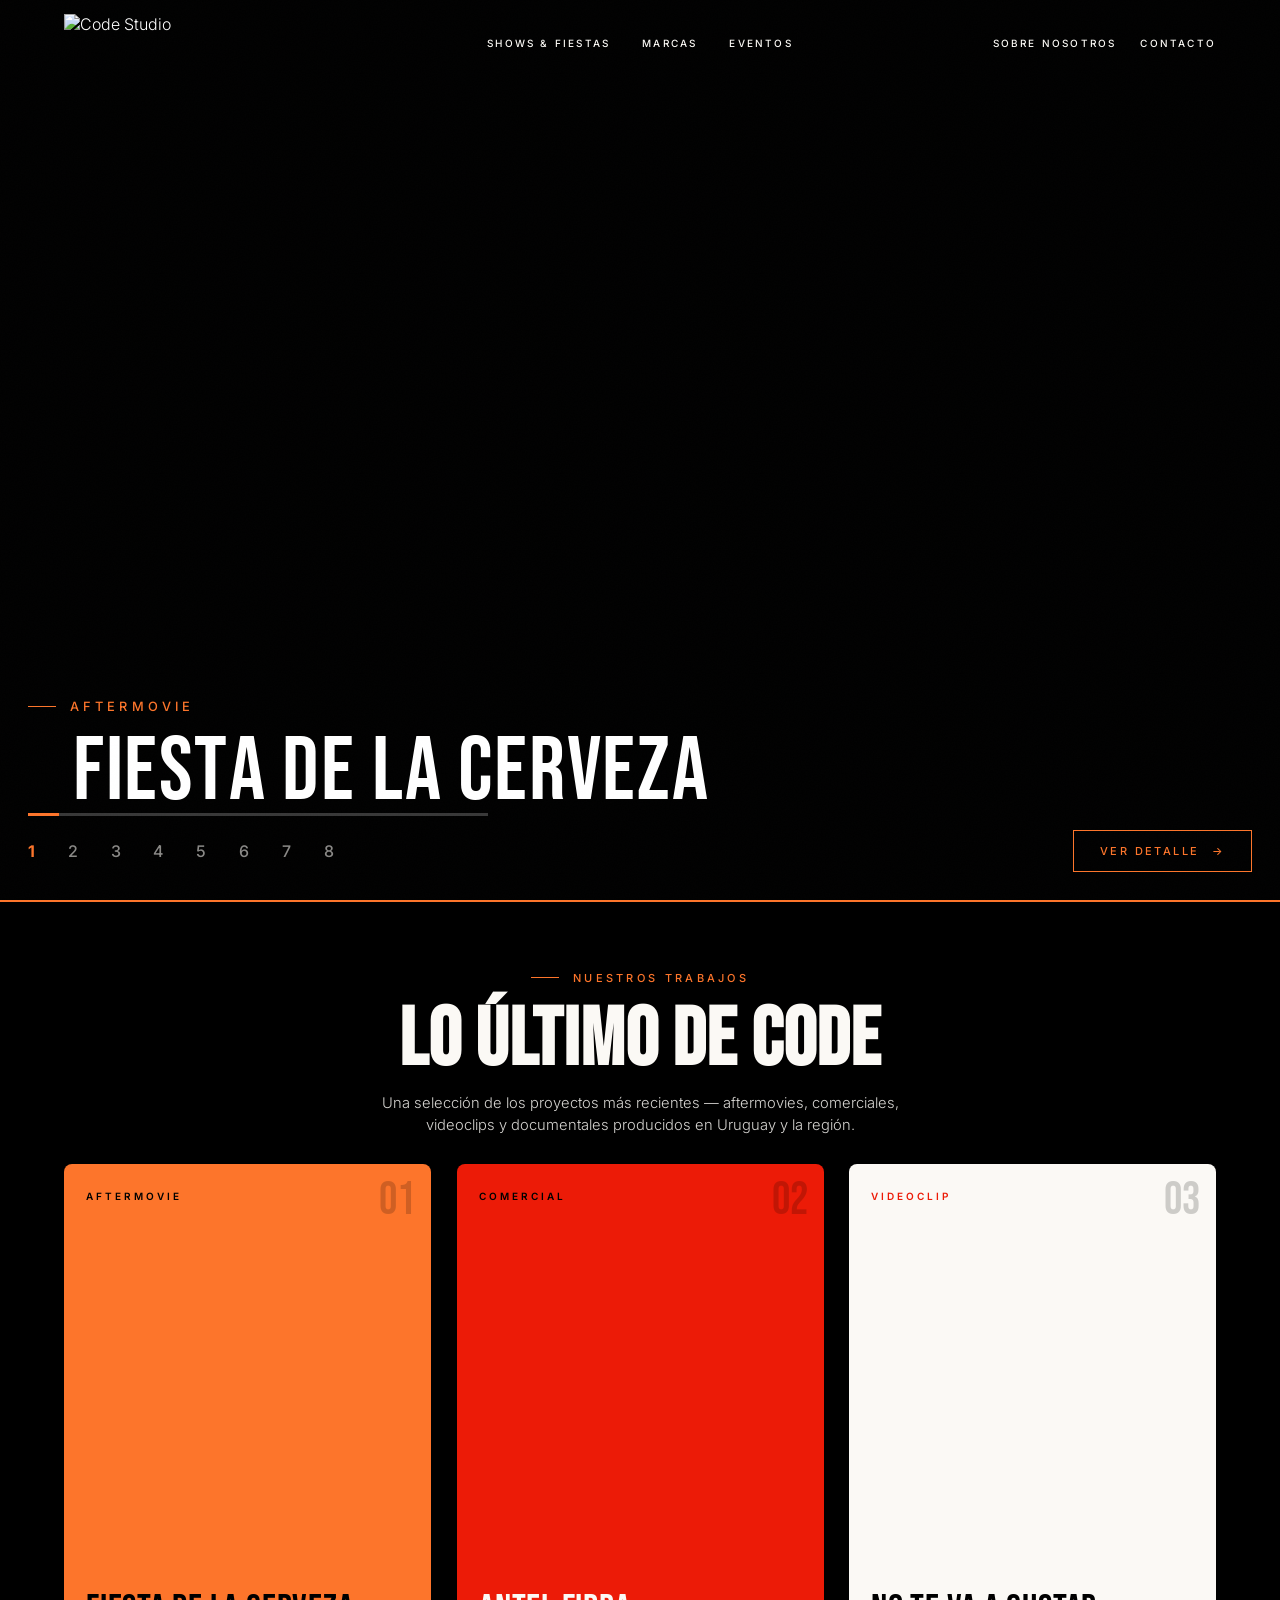
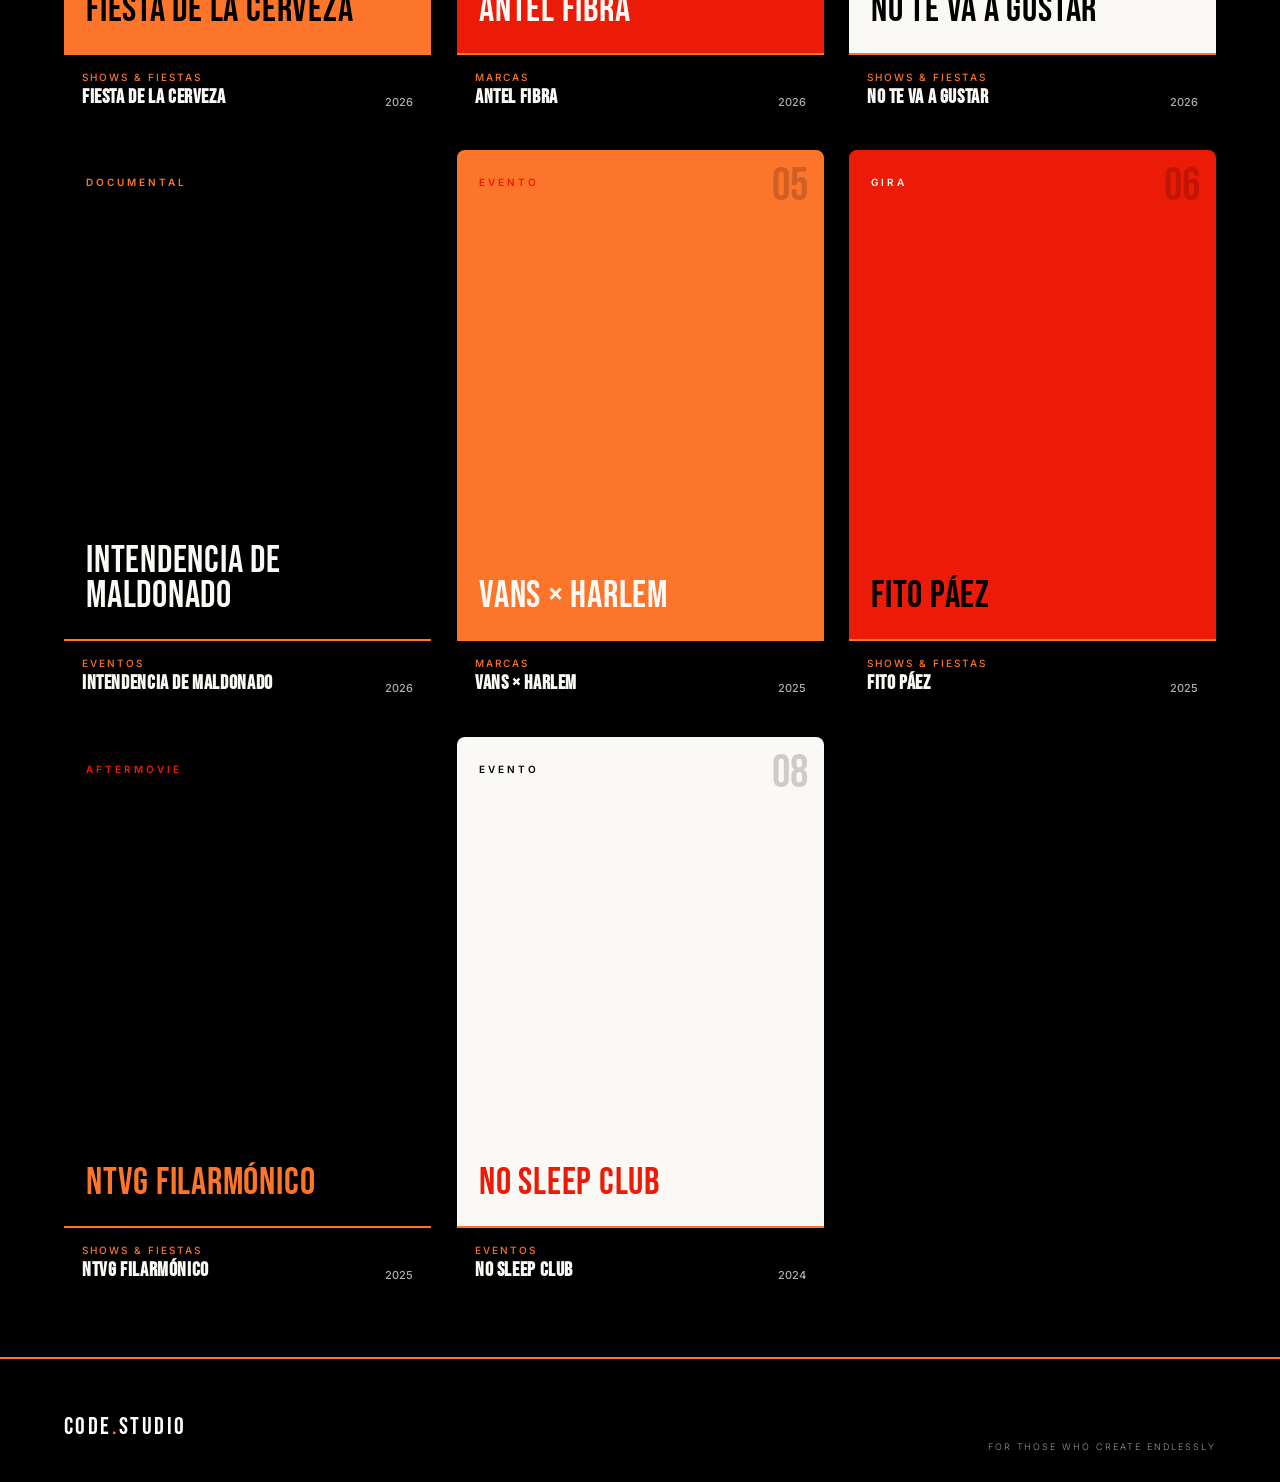
==== commit 33c6f9df: "Reemplazar logoanimation.mp4 en fiesta-cerveza-26 El video del logo confundía al cliente porque no e" ====
--- a/index.html
+++ b/index.html
@@ -19,123 +19,36 @@
       color: #fff;
     }
 
-    /* ── LOGO INTRO ── */
+    /* ── LOGO INTRO (minimal: fondo naranja + logo + fade) ── */
     .logo-intro{
       position: fixed;
       inset: 0;
       z-index: 9999;
-      background: #000;
+      background: var(--light);
       display: flex;
       align-items: center;
       justify-content: center;
       transition: opacity 0.7s cubic-bezier(0.22, 1, 0.36, 1),
-                  transform 0.7s cubic-bezier(0.22, 1, 0.36, 1),
                   visibility 0s linear 0.7s;
     }
     .logo-intro.done{
       opacity: 0;
-      transform: scale(1.06);
       visibility: hidden;
-    }
-
-    .logo-intro .intro-stack{
-      position: relative;
-      display: inline-block;
     }
     .logo-intro .intro-logo{
       display: block;
       height: clamp(70px, 8vw, 130px);
       width: auto;
-      filter: brightness(0) invert(1);
-      position: relative;
-      z-index: 2;
-    }
-
-    /* Wipe — sub-wrapper con overflow:hidden para no clippear el twinkle. */
-    .logo-intro .intro-wipe-clip{
-      position: absolute;
-      top: -12%; bottom: -12%;
-      left: -4px; right: -4px;
-      overflow: hidden;
-      pointer-events: none;
-      z-index: 5;
-    }
-    .logo-intro .intro-wipe{
-      position: absolute;
-      inset: 0;
-      background: #000;
-      transform: translate3d(0, 0, 0);
-      will-change: transform, opacity;
-      backface-visibility: hidden;
-    }
-
-    /* Línea naranja en el borde de avance del wipe. Está en left:-2px del
-       wipe; cuando el wipe traslada, la línea viaja con él. */
-    .logo-intro .intro-wipe::before{
-      content: '';
-      position: absolute;
-      top: -4%; bottom: -4%;
-      left: -2px;
-      width: 2px;
-      background: linear-gradient(to bottom,
-        transparent 0%,
-        #FD7628 20%,
-        #fff 50%,
-        #FD7628 80%,
-        transparent 100%);
-      box-shadow:
-        2px 0 12px #FD7628,
-        2px 0 26px rgba(253,118,40, 0.6),
-        2px 0 60px rgba(236,27,7, 0.35);
-    }
-
-    .logo-intro.reveal .intro-wipe{
-      animation: introWipe 1.0s cubic-bezier(0.36, 0, 0.4, 1) forwards;
-    }
-    @keyframes introWipe{
-      0%   { transform: translate3d(0%, 0, 0); opacity: 1; }
-      88%  { transform: translate3d(96%, 0, 0); opacity: 1; }
-      100% { transform: translate3d(105%, 0, 0); opacity: 0; }
-    }
-
-    /* Radial flash on the logo when the wipe completes — the orange edge
-       "absorbs" into the logo as a brief burst. */
-    .logo-intro .intro-burst{
-      position: absolute;
-      top: 50%; left: 50%;
-      width: clamp(180px, 18vw, 320px);
-      height: clamp(180px, 18vw, 320px);
-      transform: translate(-50%, -50%) scale(0.4);
-      border-radius: 50%;
-      background: radial-gradient(circle,
-        rgba(253,117,43, 0.55) 0%,
-        rgba(236,27,7, 0.2) 40%,
-        transparent 70%);
-      mix-blend-mode: screen;
-      pointer-events: none;
+      filter: brightness(0) invert(1);          /* logo en milk/blanco sobre naranja */
       opacity: 0;
-      z-index: 3;
-      filter: blur(8px);
-    }
-    .logo-intro.reveal .intro-burst{
-      animation: introBurst 0.7s cubic-bezier(0.22, 1, 0.36, 1) 0.9s forwards;
-    }
-    @keyframes introBurst{
-      0%   { opacity: 0;    transform: translate(-50%, -50%) scale(0.4); }
-      35%  { opacity: 0.95; transform: translate(-50%, -50%) scale(1); }
-      100% { opacity: 0;    transform: translate(-50%, -50%) scale(1.6); }
-    }
-
-    /* Twinkle (idle pulse). Also runs during the intro so the logo never
-       looks "static" while the wipe travels. */
-    .logo-intro .intro-logo.twinkle{
-      animation: logoTwinkle 3s ease-in-out infinite;
-    }
-    @keyframes logoTwinkle{
-      0%, 100% { filter: brightness(0) invert(1)
-                   drop-shadow(0 0 4px rgba(253,118,40,0.4)); }
-      50%      { filter: brightness(0) invert(1)
-                   drop-shadow(0 0 13px rgba(253,118,40,0.75)); }
+      transform: scale(1.04);
+      will-change: opacity, transform;
+    }
+    .logo-intro.reveal .intro-logo{
+      animation: introLogoIn 0.95s cubic-bezier(0.22, 1, 0.36, 1) forwards;
+    }
+    @keyframes introLogoIn{
+      to { opacity: 1; transform: scale(1); }
     }
 
     /* Hero starts hidden + slightly scaled so it crossfades in when the
@@ -277,6 +190,10 @@
       text-transform: uppercase;
       opacity: 1;
       padding-left: 0.5em;
+    }
+    .work-title .word{
+      display: inline-block;
+      white-space: nowrap; /* nunca corta una palabra a la mitad */
     }
     .work-title .char{
       display: inline-block;
@@ -407,7 +324,7 @@
       }
 
       .bottom { bottom: 28px; padding: 0 20px; }
-      .work-title { font-size: clamp(38px, 11vw, 64px); margin-bottom: 16px; }
+      .work-title { font-size: clamp(28px, 8.8vw, 52px); margin-bottom: 16px; line-height: 0.95; }
       .work-title .type{ font-size: clamp(10px, 2.6vw, 12px); letter-spacing: 0.28em; margin-bottom: 1.2em; }
       .work-title .client { padding-left: 0.3em; }
       .progress-bar { margin-bottom: 14px; }
@@ -425,13 +342,9 @@
 </head>
 <body class="intro-active">
 
-  <!-- Logo intro: translate3d wipe + scanner edge + final burst -->
+  <!-- Logo intro: minimalista — fondo naranja sólido + logo + fade -->
   <div class="logo-intro" id="logoIntro">
-    <div class="intro-stack">
-      <img class="intro-logo" id="introLogo" src="assets/img/logo.png" alt="Code Studio"/>
-      <div class="intro-wipe-clip"><div class="intro-wipe"></div></div>
-      <div class="intro-burst"></div>
-    </div>
+    <img class="intro-logo" id="introLogo" src="assets/img/logo.png" alt="Code Studio"/>
   </div>
 
   <!-- Header -->
@@ -465,7 +378,7 @@
   <section class="hero">
     <div class="slideshow" id="slideshow">
       <div class="slide active" data-id="fiesta-cerveza-26">
-        <video muted loop playsinline preload="auto"><source src="assets/video/logoanimation.mp4" type="video/mp4"></video>
+        <video muted loop playsinline preload="auto"><source src="assets/video/trabajos/2026-05-15_23h11_32.mp4" type="video/mp4"></video>
       </div>
       <div class="slide" data-id="antel-fibra">
         <video muted loop playsinline preload="none"><source src="assets/video/trabajos/2026-05-15_23h11_32.mp4" type="video/mp4"></video>
@@ -554,33 +467,37 @@
       let advanceTimer = null;
       let progressRAF  = null;
 
-      function setSpans(el, text) {
+      // Renderiza texto envolviendo cada palabra en .word (no-wrap interno)
+      // y cada caracter en .char (para la animación). Así el line-break sólo
+      // ocurre entre palabras, nunca a la mitad de una.
+      function setSpans(el, text, startOffset) {
         el.innerHTML = '';
-        let i = 0;
-        for (const ch of text) {
-          const s = document.createElement('span');
-          s.className = 'char';
-          s.innerHTML = ch === ' ' ? '&nbsp;' : ch;
-          s.style.animationDelay = (i * 28) + 'ms';
-          el.appendChild(s);
-          i++;
-        }
+        if (!text) return;
+        const words = String(text).split(' ');
+        let i = startOffset || 0;
+        words.forEach((word, wi) => {
+          const wordSpan = document.createElement('span');
+          wordSpan.className = 'word';
+          for (const ch of word) {
+            const s = document.createElement('span');
+            s.className = 'char';
+            s.textContent = ch;
+            s.style.animationDelay = (i * 28) + 'ms';
+            wordSpan.appendChild(s);
+            i++;
+          }
+          el.appendChild(wordSpan);
+          if (wi < words.length - 1) {
+            el.appendChild(document.createTextNode(' '));
+            i++;
+          }
+        });
       }
 
       function renderTitle(work, id) {
-        setSpans(titleType, work.type);
-        // small delay for client
-        titleClient.innerHTML = '';
-        let i = 0;
+        setSpans(titleType, work.type, 0);
         const offset = (work.type || '').length + 2;
-        for (const ch of (work.client || '')) {
-          const s = document.createElement('span');
-          s.className = 'char';
-          s.innerHTML = ch === ' ' ? '&nbsp;' : ch;
-          s.style.animationDelay = ((i + offset) * 28) + 'ms';
-          titleClient.appendChild(s);
-          i++;
-        }
+        setSpans(titleClient, work.client || '', offset);
         // Always use the explicit id from the slide's data-id (or work.id as fallback).
         // Avoids a fallback object that would produce work.html?id= (empty).
         const realId = id || work.id || '';
@@ -660,7 +577,7 @@
         homeHeader.classList.toggle('scrolled', window.scrollY > 50);
       }, { passive: true });
 
-      // ── LOGO INTRO (translate3d wipe + scanner edge + burst) ──
+      // ── LOGO INTRO (minimal fade in/out) ──
       const intro = document.getElementById('logoIntro');
       const introLogo = document.getElementById('introLogo');
       const hero = document.querySelector('.hero');
@@ -669,20 +586,18 @@
       const finishIntro = () => {
         if (introDone) return;
         introDone = true;
-        // Hero starts crossfading IN at the same moment the intro starts fading OUT.
-        // Both transitions are 0.7-0.85s → no harsh cut between them.
+        // Hero crossfade in al mismo tiempo que el intro fade out.
         if (hero) hero.classList.add('ready');
         if (intro) intro.classList.add('done');
         document.body.classList.remove('intro-active');
         startSlideshow();
-        setTimeout(() => { if (intro && intro.parentNode) intro.parentNode.removeChild(intro); }, 900);
+        setTimeout(() => { if (intro && intro.parentNode) intro.parentNode.removeChild(intro); }, 800);
       };
 
       const triggerReveal = () => {
         if (intro) intro.classList.add('reveal');
-        // Wipe ends at ~1.0s, burst at ~1.6s. Hold briefly then fade out.
-        if (introLogo) setTimeout(() => introLogo.classList.add('twinkle'), 1050);
-        setTimeout(finishIntro, 2000);
+        // Logo fade-in: 0.95s → hold 0.4s → fade out (0.7s overlapping con hero).
+        setTimeout(finishIntro, 1450);
       };
 
       // Pre-warm the first slide's video so it has frames ready when the
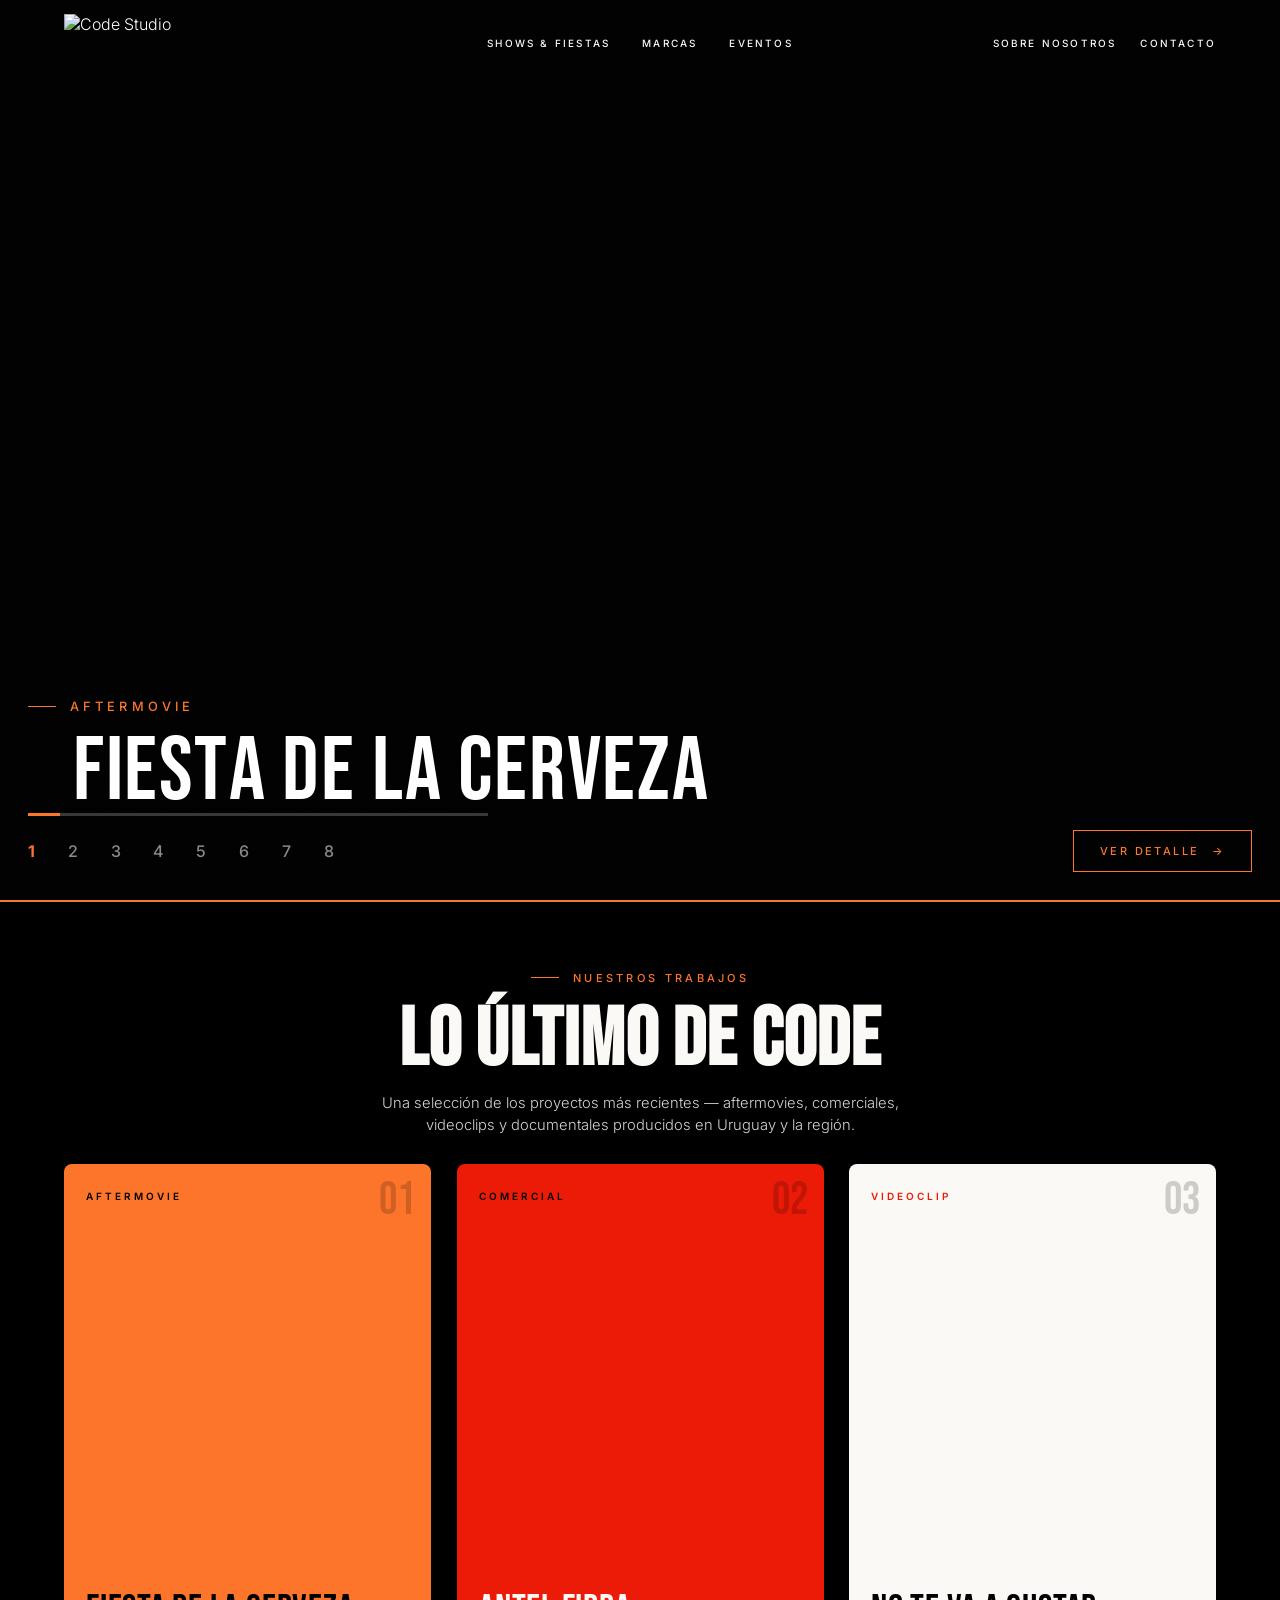
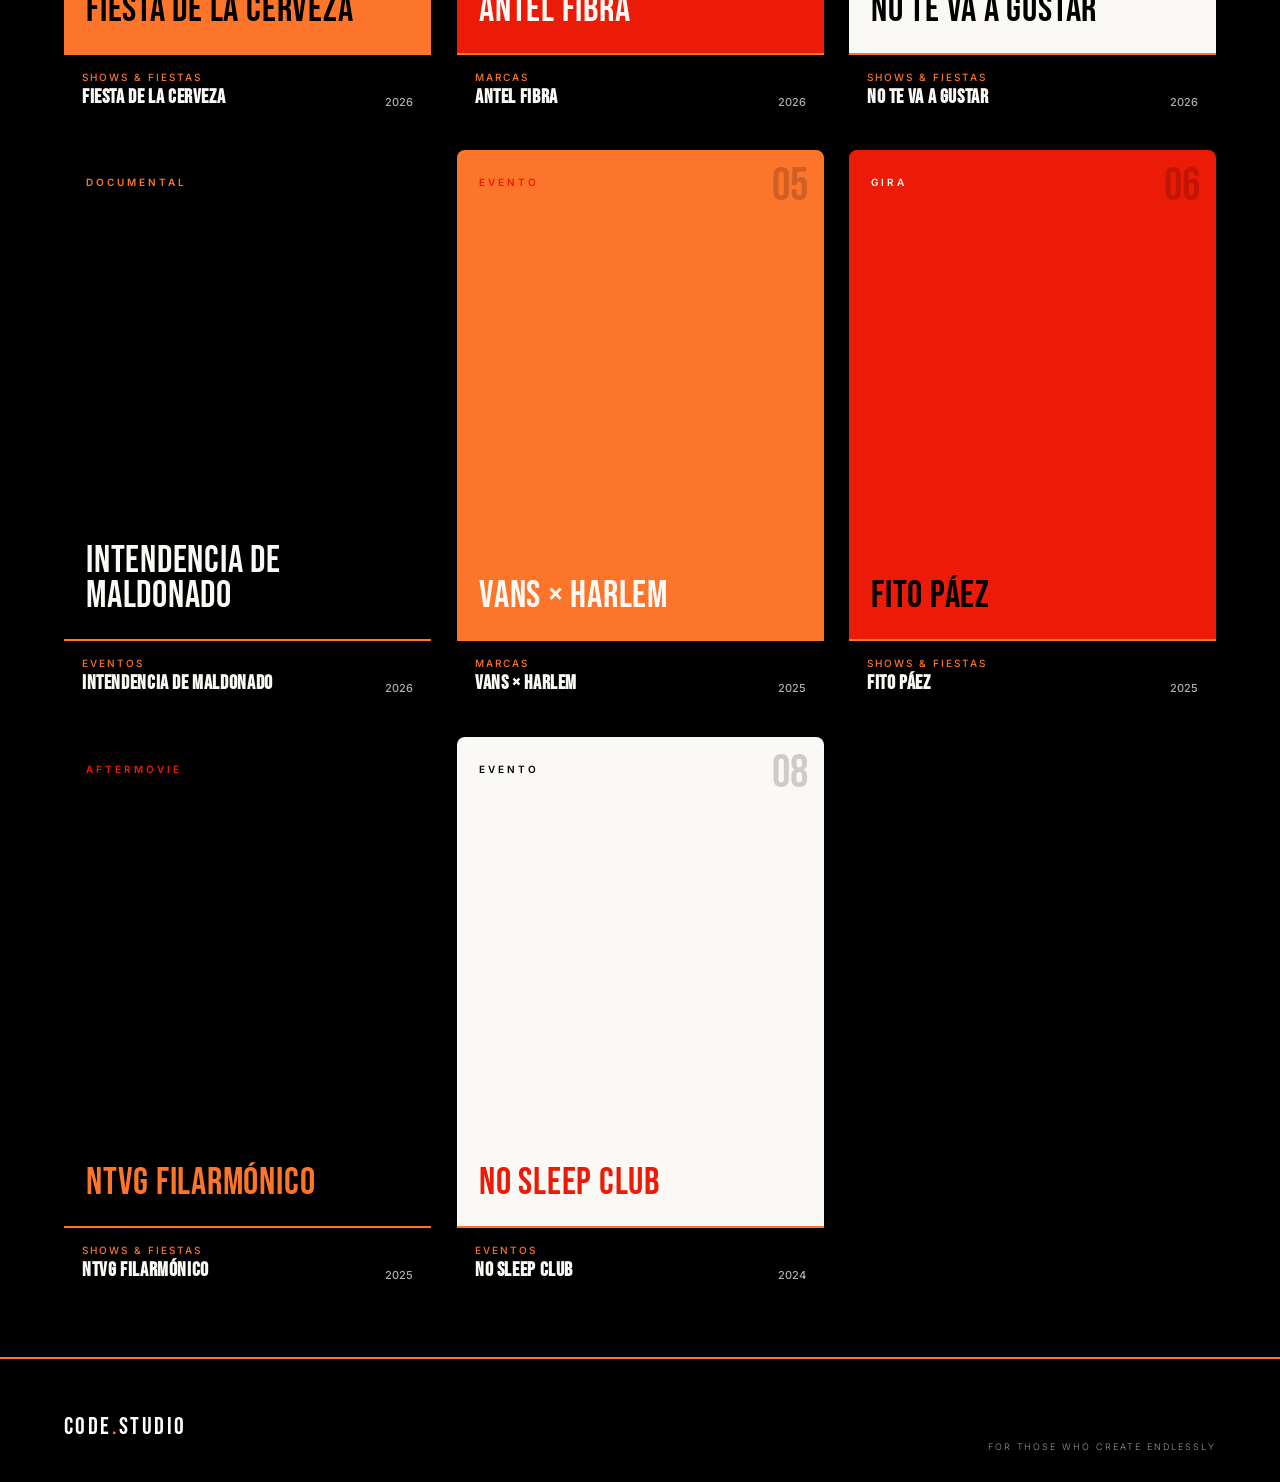
==== commit c02ff2d2: "Reemplazar logoanimation.mp4 en vans-harlem (slide 5) Misma razón que fiesta-cerveza-26 — el logo co" ====
--- a/index.html
+++ b/index.html
@@ -390,7 +390,7 @@
         <video muted loop playsinline preload="none"><source src="assets/video/trabajos/2026-05-15_23h13_02.mp4" type="video/mp4"></video>
       </div>
       <div class="slide" data-id="vans-harlem">
-        <video muted loop playsinline preload="none"><source src="assets/video/logoanimation.mp4" type="video/mp4"></video>
+        <video muted loop playsinline preload="none"><source src="assets/video/trabajos/2026-05-15_23h12_29.mp4" type="video/mp4"></video>
       </div>
       <div class="slide" data-id="fito-paez">
         <video muted loop playsinline preload="none"><source src="assets/video/trabajos/2026-05-15_23h11_32.mp4" type="video/mp4"></video>
